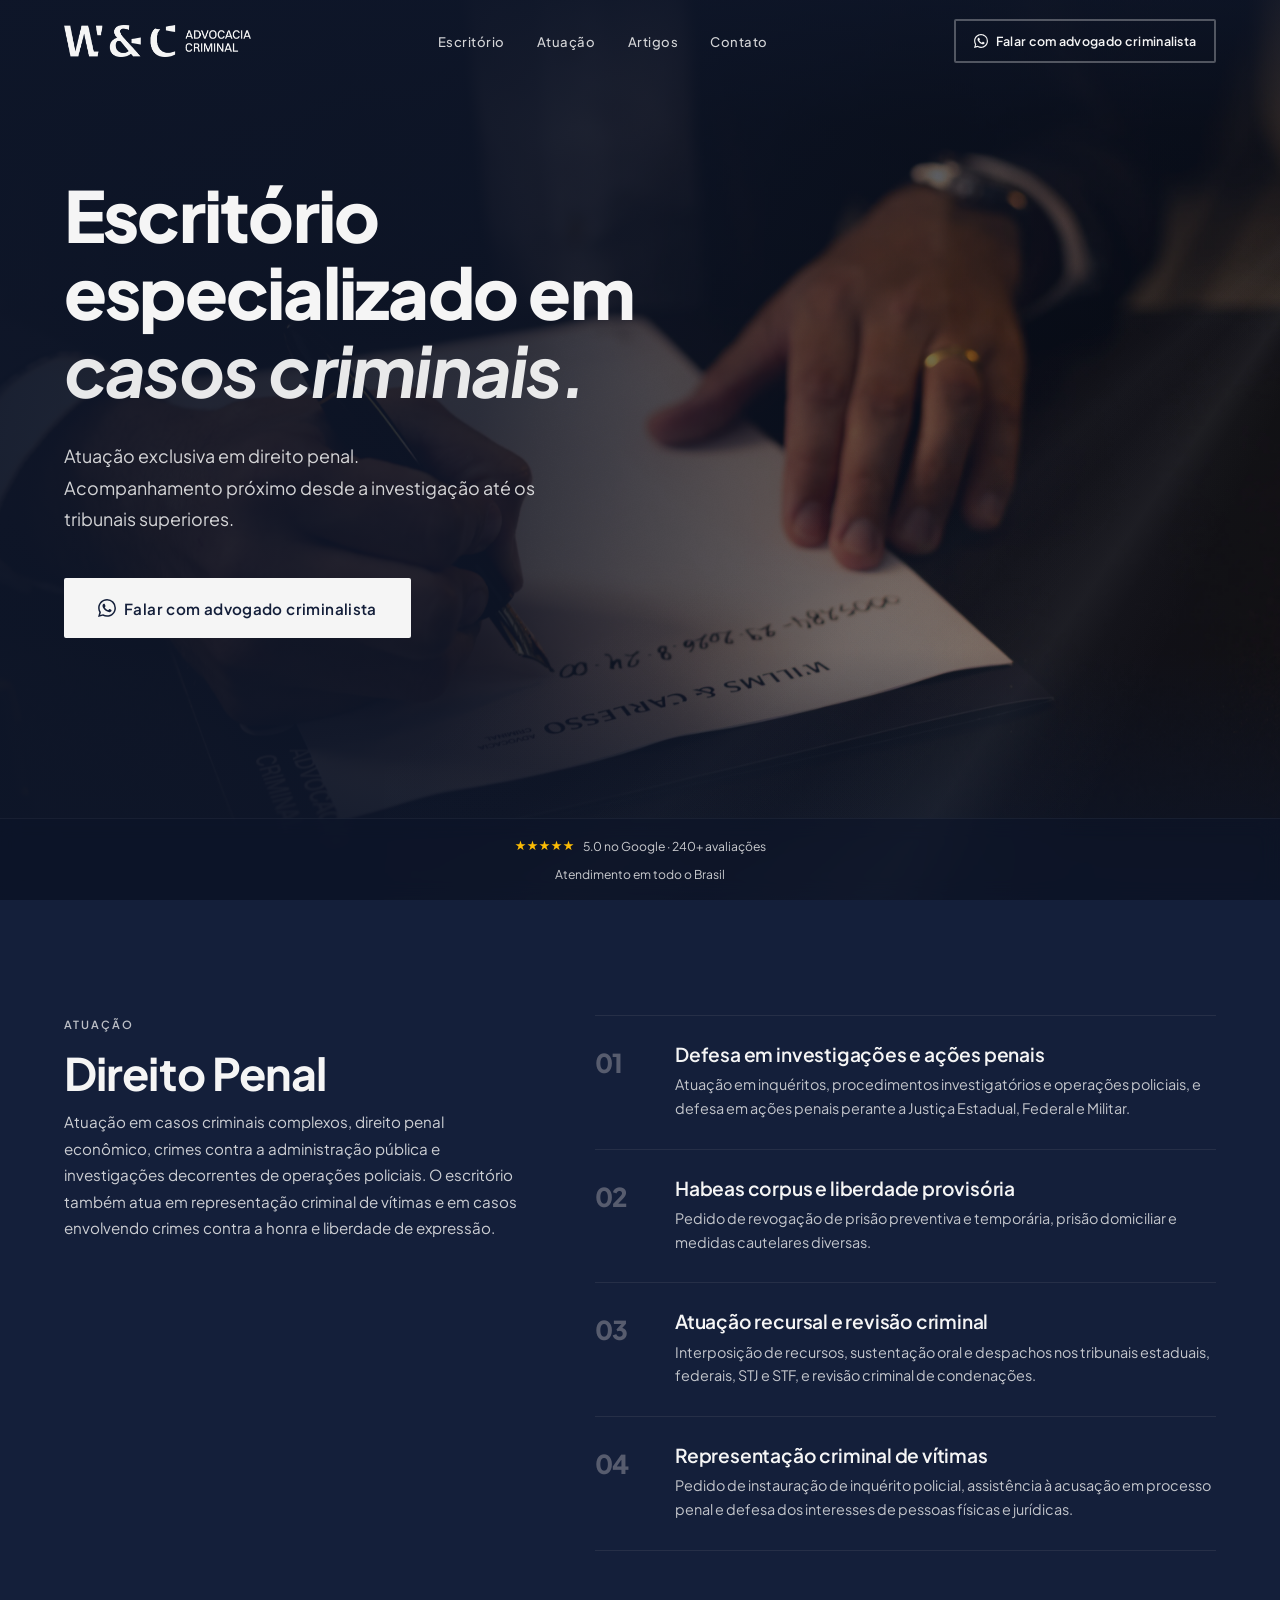
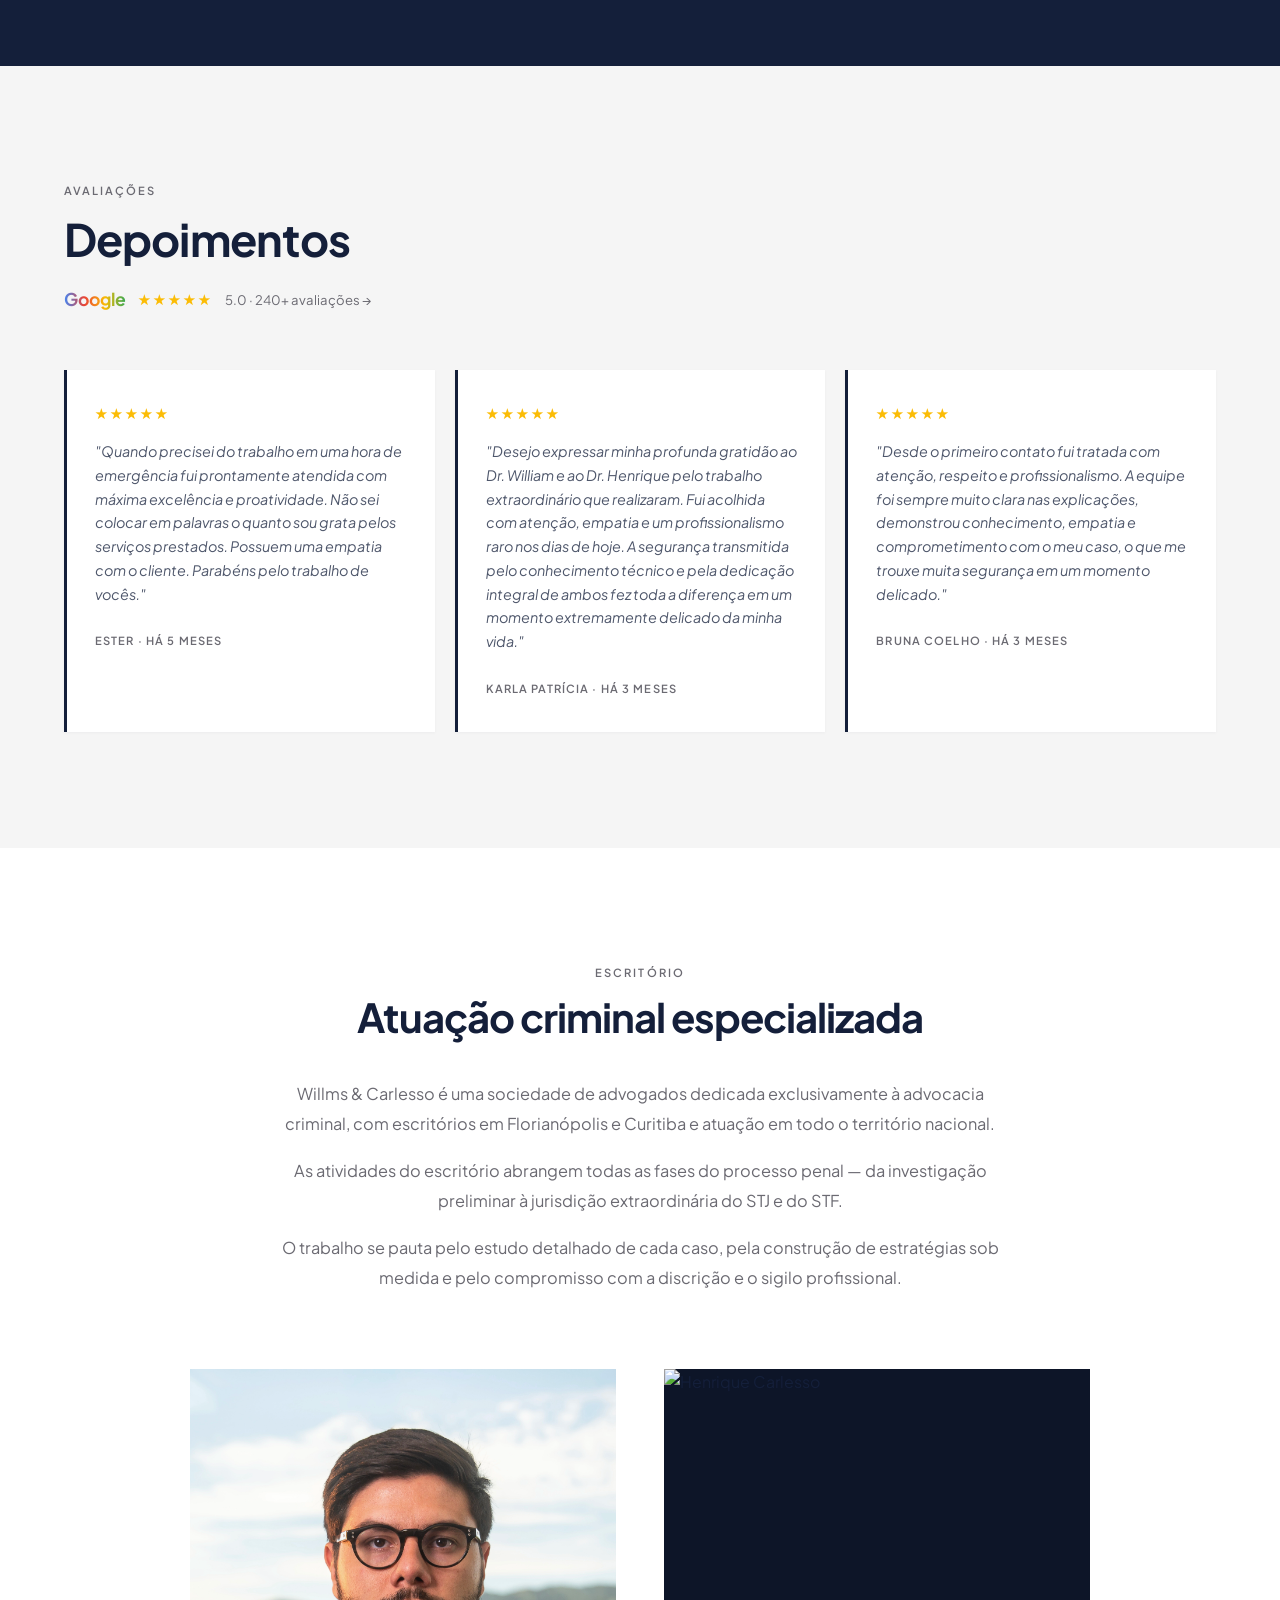
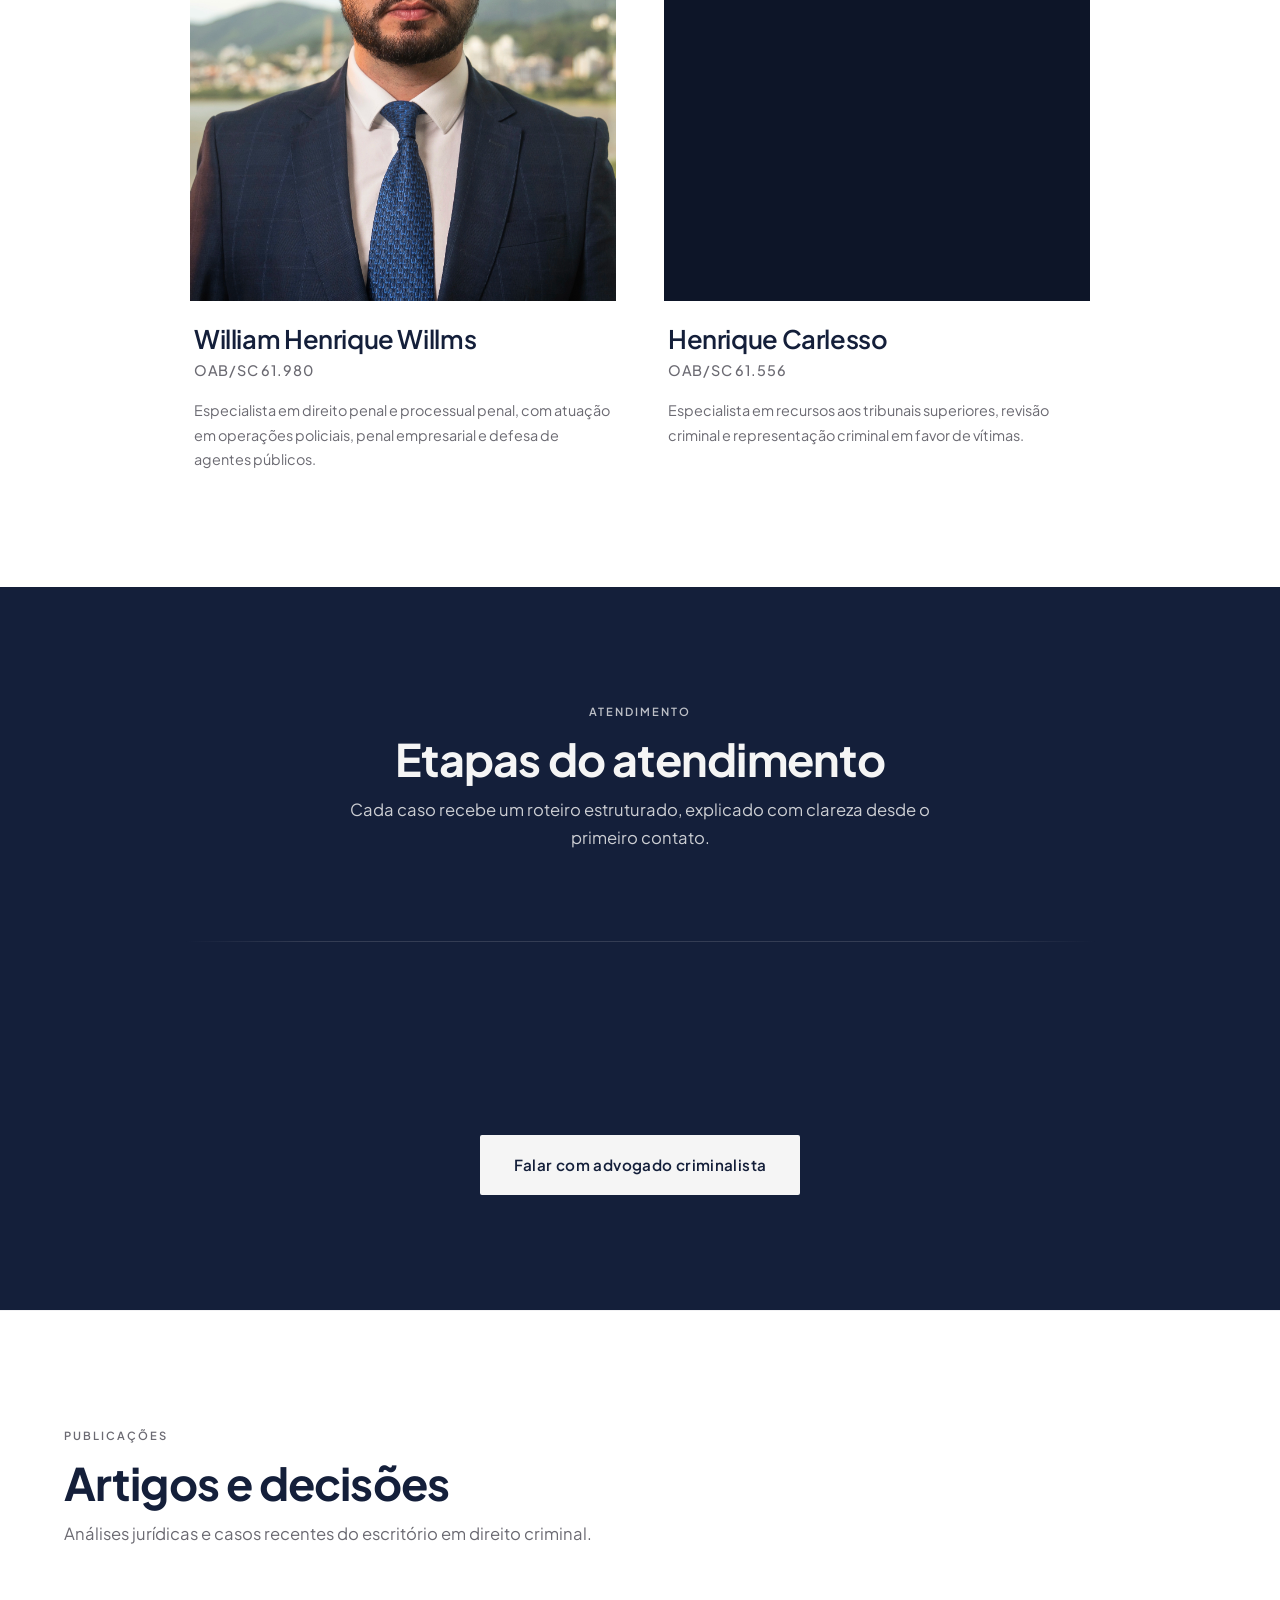
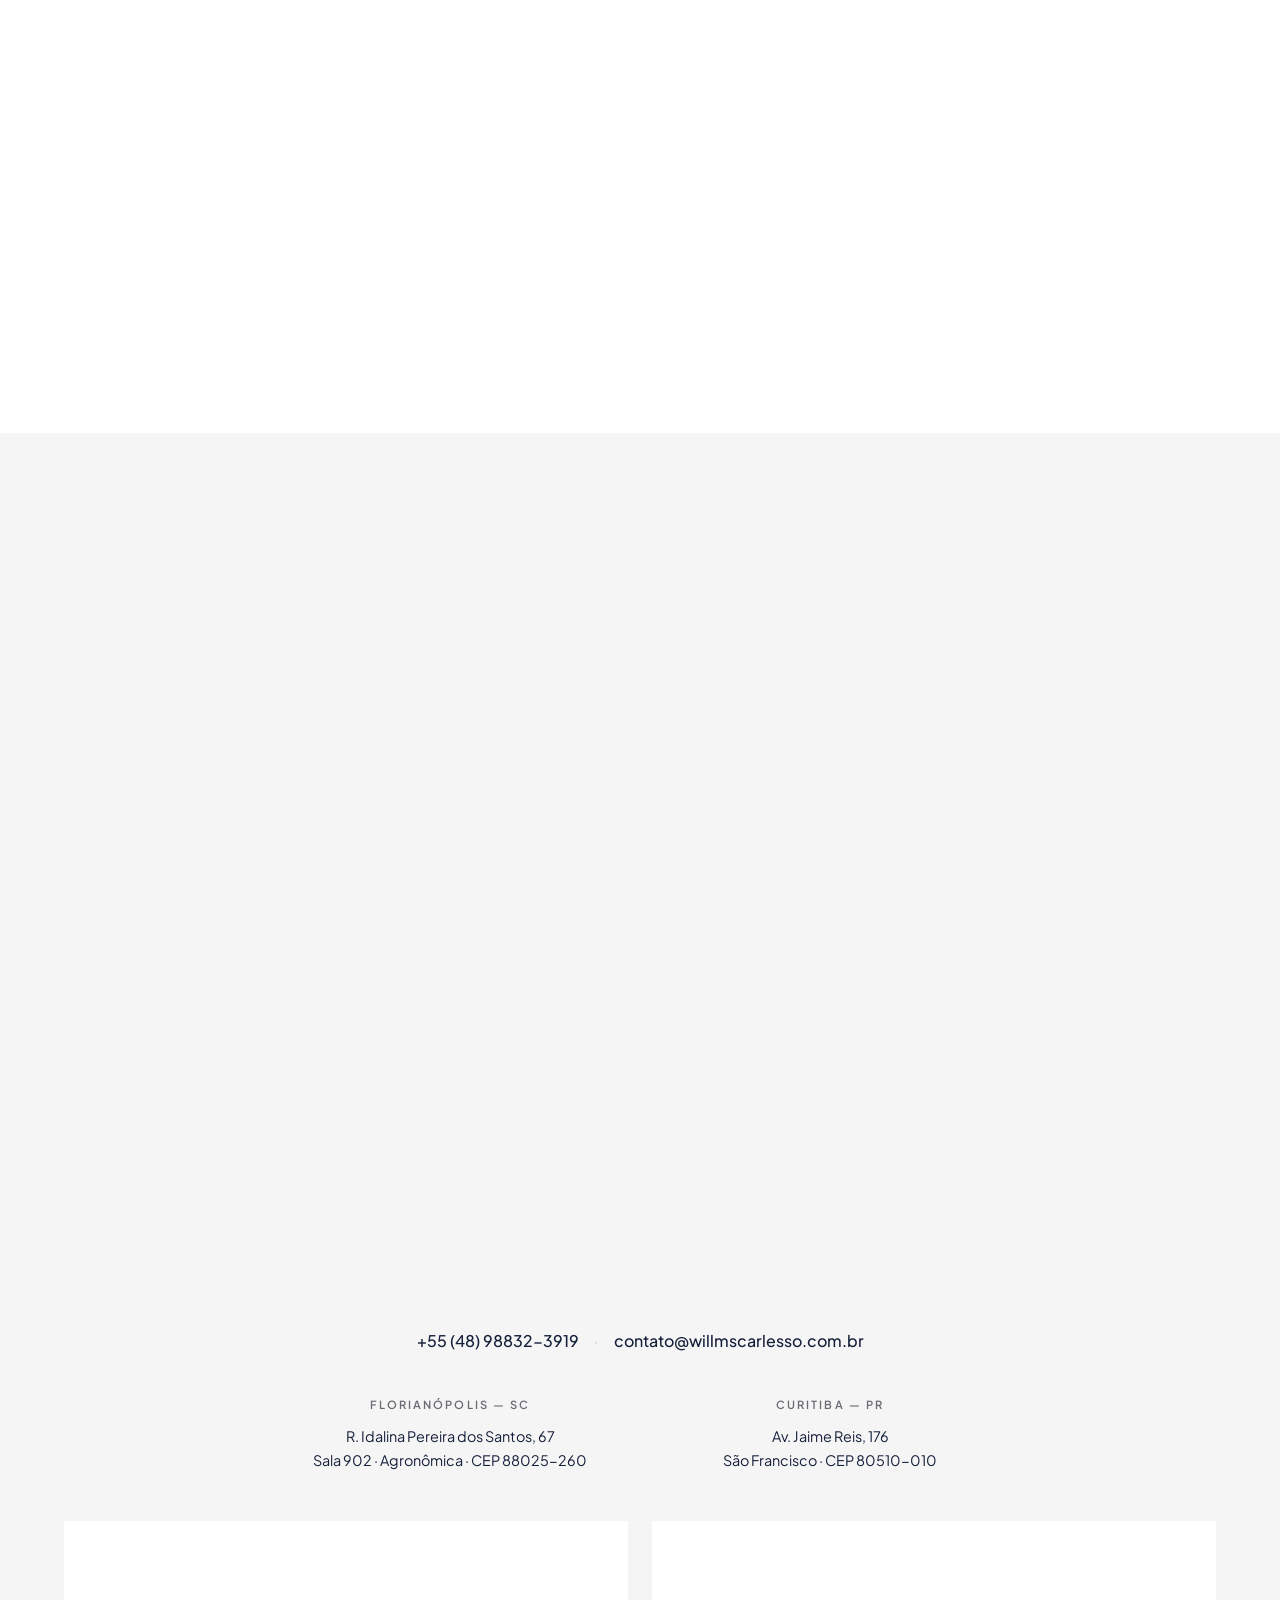
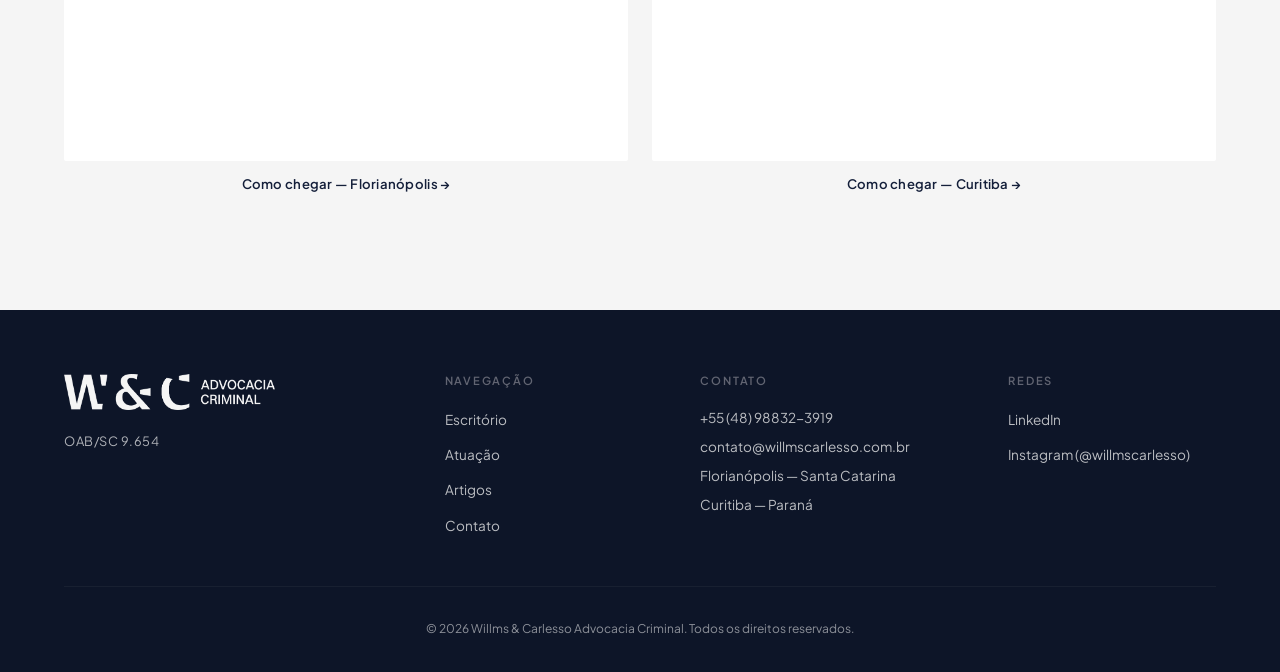
==== index.html @ 4916a009 "Initial commit Created from https://vercel.com/new" ====
<!DOCTYPE html>
<html lang="pt-BR">
<head>
  <meta charset="UTF-8">
  <meta name="viewport" content="width=device-width, initial-scale=1.0">
  <title>Willms & Carlesso | Advocacia Criminal em Florianópolis e Curitiba</title>
  <meta name="description" content="Escritório especializado em direito penal, com atuação em crimes empresariais, financeiros, contra a administração pública e representação criminal de vítimas. Atendimento em todo o Brasil.">
  <meta name="robots" content="index, follow">

  <meta property="og:title" content="Willms & Carlesso — Advocacia Criminal">
  <meta property="og:description" content="Atuação exclusiva em direito penal. Florianópolis, Curitiba e atendimento em todo o Brasil.">
  <meta property="og:image" content="img/logo/Siglas_completas.png">
  <meta property="og:type" content="website">
  <meta property="og:locale" content="pt_BR">

  <link rel="preconnect" href="https://fonts.googleapis.com">
  <link rel="preconnect" href="https://fonts.gstatic.com" crossorigin>
  <link href="https://fonts.googleapis.com/css2?family=Plus+Jakarta+Sans:ital,wght@0,300;0,400;0,500;0,600;0,700;0,800;1,400&display=swap" rel="stylesheet">
  <link rel="preconnect" href="https://api.fontshare.com">
  <link href="https://api.fontshare.com/v2/css?f[]=switzer@400,500,600,700&display=swap" rel="stylesheet">

  <link rel="stylesheet" href="css/style.css">

  <!-- ===== Schema.org JSON-LD ===== -->
  <script type="application/ld+json">
  {
    "@context": "https://schema.org",
    "@graph": [
      {
        "@type": "LegalService",
        "@id": "https://w-cadv.vercel.app/#legalservice",
        "name": "Willms & Carlesso Advocacia Criminal",
        "alternateName": "Willms & Carlesso",
        "description": "Escritório especializado em direito penal, com atuação em crimes empresariais, financeiros, contra a administração pública e representação criminal de vítimas. Atendimento em todo o Brasil.",
        "url": "https://w-cadv.vercel.app/",
        "logo": "https://w-cadv.vercel.app/img/logo/Siglas_completas.png",
        "image": "https://w-cadv.vercel.app/img/logo/Siglas_completas.png",
        "telephone": "+55-48-98832-3919",
        "email": "contato@willmscarlesso.com.br",
        "priceRange": "$$$",
        "areaServed": {
          "@type": "Country",
          "name": "Brasil"
        },
        "knowsLanguage": "pt-BR",
        "founder": [
          { "@id": "https://w-cadv.vercel.app/#attorney-willms" },
          { "@id": "https://w-cadv.vercel.app/#attorney-carlesso" }
        ],
        "employee": [
          { "@id": "https://w-cadv.vercel.app/#attorney-willms" },
          { "@id": "https://w-cadv.vercel.app/#attorney-carlesso" }
        ],
        "location": [
          { "@id": "https://w-cadv.vercel.app/#office-florianopolis" },
          { "@id": "https://w-cadv.vercel.app/#office-curitiba" }
        ],
        "sameAs": [
          "https://www.linkedin.com/company/wscadvocaciacriminal/",
          "https://instagram.com/willmscarlesso"
        ],
        "aggregateRating": {
          "@type": "AggregateRating",
          "ratingValue": "5.0",
          "reviewCount": "240",
          "bestRating": "5",
          "worstRating": "1"
        }
      },
      {
        "@type": "Attorney",
        "@id": "https://w-cadv.vercel.app/#attorney-willms",
        "name": "William Henrique Willms",
        "jobTitle": "Sócio Fundador",
        "image": "https://w-cadv.vercel.app/img/equipe/william.webp",
        "telephone": "+55-48-99946-4342",
        "worksFor": { "@id": "https://w-cadv.vercel.app/#legalservice" },
        "knowsAbout": [
          "Direito Penal",
          "Direito Processual Penal",
          "Operações Policiais",
          "Direito Penal Empresarial",
          "Defesa de Agentes Públicos"
        ],
        "hasCredential": {
          "@type": "EducationalOccupationalCredential",
          "credentialCategory": "OAB/SC 61.980"
        }
      },
      {
        "@type": "Attorney",
        "@id": "https://w-cadv.vercel.app/#attorney-carlesso",
        "name": "Henrique Carlesso",
        "jobTitle": "Sócio Fundador",
        "image": "https://w-cadv.vercel.app/img/equipe/henrique.webp",
        "telephone": "+55-48-99612-2773",
        "worksFor": { "@id": "https://w-cadv.vercel.app/#legalservice" },
        "knowsAbout": [
          "Direito Penal",
          "Recursos em Tribunais Superiores",
          "Revisão Criminal",
          "Representação Criminal de Vítimas"
        ],
        "hasCredential": {
          "@type": "EducationalOccupationalCredential",
          "credentialCategory": "OAB/SC 61.556"
        }
      },
      {
        "@type": "LocalBusiness",
        "@id": "https://w-cadv.vercel.app/#office-florianopolis",
        "name": "Willms & Carlesso — Florianópolis",
        "parentOrganization": { "@id": "https://w-cadv.vercel.app/#legalservice" },
        "telephone": "+55-48-98832-3919",
        "email": "contato@willmscarlesso.com.br",
        "address": {
          "@type": "PostalAddress",
          "streetAddress": "R. Idalina Pereira dos Santos, 67, Sala 902",
          "addressLocality": "Florianópolis",
          "addressRegion": "SC",
          "postalCode": "88025-260",
          "addressCountry": "BR"
        },
        "geo": {
          "@type": "GeoCoordinates",
          "latitude": "-27.576667",
          "longitude": "-48.529680"
        }
      },
      {
        "@type": "LocalBusiness",
        "@id": "https://w-cadv.vercel.app/#office-curitiba",
        "name": "Willms & Carlesso — Curitiba",
        "parentOrganization": { "@id": "https://w-cadv.vercel.app/#legalservice" },
        "telephone": "+55-48-98832-3919",
        "email": "contato@willmscarlesso.com.br",
        "address": {
          "@type": "PostalAddress",
          "streetAddress": "Av. Jaime Reis, 176",
          "addressLocality": "Curitiba",
          "addressRegion": "PR",
          "postalCode": "80510-010",
          "addressCountry": "BR"
        }
      }
    ]
  }
  </script>
</head>
<body>

  <!-- ===== NAVIGATION ===== -->
  <nav class="nav" id="nav">
    <div class="nav__inner">
      <a href="#" class="nav__logo">
        <img src="img/logo/Siglas_completas.png" alt="Willms & Carlesso Advocacia Criminal" class="logo-img">
      </a>
      <ul class="nav__menu" id="navMenu">
        <li><a href="#sobre"       class="nav__link">Escritório</a></li>
        <li><a href="#areas"       class="nav__link">Atuação</a></li>
        <li><a href="#artigos"     class="nav__link">Artigos</a></li>
        <li><a href="#contato"     class="nav__link">Contato</a></li>
      </ul>
      <a href="https://wa.me/5548988323919" target="_blank" rel="noopener" class="btn btn--outline-light nav__cta">
        <svg width="14" height="14" viewBox="0 0 24 24" fill="currentColor" aria-hidden="true"><path d="M17.472 14.382c-.297-.149-1.758-.867-2.03-.967-.273-.099-.471-.148-.67.15-.197.297-.767.966-.94 1.164-.173.199-.347.223-.644.075-.297-.15-1.255-.463-2.39-1.475-.883-.788-1.48-1.761-1.653-2.059-.173-.297-.018-.458.13-.606.134-.133.298-.347.446-.52.149-.174.198-.298.298-.497.099-.198.05-.371-.025-.52-.075-.149-.669-1.612-.916-2.207-.242-.579-.487-.5-.669-.51-.173-.008-.371-.01-.57-.01-.198 0-.52.074-.792.372-.272.297-1.04 1.016-1.04 2.479 0 1.462 1.065 2.875 1.213 3.074.149.198 2.096 3.2 5.077 4.487.709.306 1.262.489 1.694.625.712.227 1.36.195 1.871.118.571-.085 1.758-.719 2.006-1.413.248-.694.248-1.289.173-1.413-.074-.124-.272-.198-.57-.347m-5.421 7.403h-.004a9.87 9.87 0 01-5.031-1.378l-.361-.214-3.741.982.998-3.648-.235-.374a9.86 9.86 0 01-1.51-5.26c.001-5.45 4.436-9.884 9.888-9.884 2.64 0 5.122 1.03 6.988 2.898a9.825 9.825 0 012.893 6.994c-.003 5.45-4.437 9.884-9.885 9.884m8.413-18.297A11.815 11.815 0 0012.05 0C5.495 0 .16 5.335.157 11.892c0 2.096.547 4.142 1.588 5.945L.057 24l6.305-1.654a11.882 11.882 0 005.683 1.448h.005c6.554 0 11.89-5.335 11.893-11.893a11.821 11.821 0 00-3.48-8.413z"/></svg>
        Falar com advogado criminalista
      </a>
      <button class="nav__burger" id="navBurger" aria-label="Abrir menu" aria-expanded="false">
        <span></span><span></span><span></span>
      </button>
    </div>
  </nav>

  <!-- ===== HERO ===== -->
  <section class="hero" id="inicio">
    <div class="hero__beam"></div>
    <div class="hero__beam hero__beam--2"></div>

    <div class="hero__grain" aria-hidden="true"></div>

    <div class="hero__container">
      <div class="hero__content reveal">
        <h1 class="hero__title">
          Escritório<br>especializado em<br><em>casos criminais.</em>
        </h1>

        <p class="hero__desc">Atuação exclusiva em direito penal.<br>Acompanhamento próximo desde a investigação até os tribunais superiores.</p>

        <div class="hero__actions">
          <a href="https://wa.me/5548988323919" target="_blank" rel="noopener" class="btn btn--light btn--lg">
            <svg width="18" height="18" viewBox="0 0 24 24" fill="currentColor" aria-hidden="true"><path d="M17.472 14.382c-.297-.149-1.758-.867-2.03-.967-.273-.099-.471-.148-.67.15-.197.297-.767.966-.94 1.164-.173.199-.347.223-.644.075-.297-.15-1.255-.463-2.39-1.475-.883-.788-1.48-1.761-1.653-2.059-.173-.297-.018-.458.13-.606.134-.133.298-.347.446-.52.149-.174.198-.298.298-.497.099-.198.05-.371-.025-.52-.075-.149-.669-1.612-.916-2.207-.242-.579-.487-.5-.669-.51-.173-.008-.371-.01-.57-.01-.198 0-.52.074-.792.372-.272.297-1.04 1.016-1.04 2.479 0 1.462 1.065 2.875 1.213 3.074.149.198 2.096 3.2 5.077 4.487.709.306 1.262.489 1.694.625.712.227 1.36.195 1.871.118.571-.085 1.758-.719 2.006-1.413.248-.694.248-1.289.173-1.413-.074-.124-.272-.198-.57-.347m-5.421 7.403h-.004a9.87 9.87 0 01-5.031-1.378l-.361-.214-3.741.982.998-3.648-.235-.374a9.86 9.86 0 01-1.51-5.26c.001-5.45 4.436-9.884 9.888-9.884 2.64 0 5.122 1.03 6.988 2.898a9.825 9.825 0 012.893 6.994c-.003 5.45-4.437 9.884-9.885 9.884m8.413-18.297A11.815 11.815 0 0012.05 0C5.495 0 .16 5.335.157 11.892c0 2.096.547 4.142 1.588 5.945L.057 24l6.305-1.654a11.882 11.882 0 005.683 1.448h.005c6.554 0 11.89-5.335 11.893-11.893a11.821 11.821 0 00-3.48-8.413z"/></svg>
            Falar com advogado criminalista
          </a>
        </div>
      </div>
    </div>

    <!-- Trust strip ancorado no rodapé do hero -->
    <div class="hero__foot">
      <div class="container">
        <div class="hero__foot-inner hero__foot-inner--stacked">
          <div class="hero__foot-item">
            <a href="https://maps.app.goo.gl/WfPiPPyS5rvXEtYMA" target="_blank" rel="noopener" class="hero__foot-review-link">
              <span class="stars" aria-label="5 estrelas">★★★★★</span>
              <span>5.0 no Google · 240+ avaliações</span>
            </a>
          </div>
          <div class="hero__foot-item">
            <span>Atendimento em todo o Brasil</span>
          </div>
        </div>
      </div>
    </div>
  </section>

  <!-- ===== ÁREAS — layout editorial duas colunas ===== -->
  <section class="section areas" id="areas">
    <div class="container">
      <div class="areas__layout">

        <!-- Intro sticky à esquerda -->
        <div class="areas__intro reveal">
          <div class="section-header section-header--light">
            <span class="eyebrow eyebrow--light">ATUAÇÃO</span>
            <h2>Direito Penal</h2>
            <p>Atuação em casos criminais complexos, direito penal econômico, crimes contra a administração pública e investigações decorrentes de operações policiais. O escritório também atua em representação criminal de vítimas e em casos envolvendo crimes contra a honra e liberdade de expressão.</p>
          </div>
        </div>

        <!-- Lista de áreas à direita -->
        <ol class="areas__list">
          <li class="area-row reveal">
            <span class="area-row__n" aria-hidden="true">01</span>
            <div class="area-row__body">
              <h3>Defesa em investigações e ações penais</h3>
              <p>Atuação em inquéritos, procedimentos investigatórios e operações policiais, e defesa em ações penais perante a Justiça Estadual, Federal e Militar.</p>
            </div>
          </li>
          <li class="area-row reveal">
            <span class="area-row__n" aria-hidden="true">02</span>
            <div class="area-row__body">
              <h3>Habeas corpus e liberdade provisória</h3>
              <p>Pedido de revogação de prisão preventiva e temporária, prisão domiciliar e medidas cautelares diversas.</p>
            </div>
          </li>
          <li class="area-row reveal">
            <span class="area-row__n" aria-hidden="true">03</span>
            <div class="area-row__body">
              <h3>Atuação recursal e revisão criminal</h3>
              <p>Interposição de recursos, sustentação oral e despachos nos tribunais estaduais, federais, STJ e STF, e revisão criminal de condenações.</p>
            </div>
          </li>
          <li class="area-row reveal">
            <span class="area-row__n" aria-hidden="true">04</span>
            <div class="area-row__body">
              <h3>Representação criminal de vítimas</h3>
              <p>Pedido de instauração de inquérito policial, assistência à acusação em processo penal e defesa dos interesses de pessoas físicas e jurídicas.</p>
            </div>
          </li>
        </ol>

      </div>
    </div>
  </section>

  <!-- ===== DEPOIMENTOS ===== -->
  <section class="section depoimentos" id="depoimentos">
    <div class="container">
      <div class="section-header">
        <span class="eyebrow">AVALIAÇÕES</span>
        <h2>Depoimentos</h2>
        <a href="https://maps.app.goo.gl/WfPiPPyS5rvXEtYMA" target="_blank" rel="noopener" class="google-badge">
          <span class="google-badge__logo">Google</span>
          <span class="stars" aria-label="5 estrelas">★★★★★</span>
          <span class="google-badge__info">5.0 · 240+ avaliações →</span>
        </a>
      </div>
      <div class="depoimentos__grid" id="depoimentosTrack">
        <div class="dep-card reveal">
          <span class="stars" aria-hidden="true">★★★★★</span>
          <p>"Quando precisei do trabalho em uma hora de emergência fui prontamente atendida com máxima excelência e proatividade. Não sei colocar em palavras o quanto sou grata pelos serviços prestados. Possuem uma empatia com o cliente. Parabéns pelo trabalho de vocês."</p>
          <span class="dep-card__author">Ester · há 5 meses</span>
        </div>
        <div class="dep-card reveal">
          <span class="stars" aria-hidden="true">★★★★★</span>
          <p>"Desejo expressar minha profunda gratidão ao Dr. William e ao Dr. Henrique pelo trabalho extraordinário que realizaram. Fui acolhida com atenção, empatia e um profissionalismo raro nos dias de hoje. A segurança transmitida pelo conhecimento técnico e pela dedicação integral de ambos fez toda a diferença em um momento extremamente delicado da minha vida."</p>
          <span class="dep-card__author">Karla Patrícia · há 3 meses</span>
        </div>
        <div class="dep-card reveal">
          <span class="stars" aria-hidden="true">★★★★★</span>
          <p>"Desde o primeiro contato fui tratada com atenção, respeito e profissionalismo. A equipe foi sempre muito clara nas explicações, demonstrou conhecimento, empatia e comprometimento com o meu caso, o que me trouxe muita segurança em um momento delicado."</p>
          <span class="dep-card__author">Bruna Coelho · há 3 meses</span>
        </div>
      </div>
      <!-- Dots indicadores do carrossel (só visíveis no mobile via CSS) -->
      <div class="depoimentos__dots" id="depoimentosDots" aria-hidden="true"></div>
    </div>
  </section>

  <!-- ===== ESCRITÓRIO (Sobre + Equipe consolidados) ===== -->
  <section class="section sobre" id="sobre">
    <div class="container">

      <!-- Intro editorial centralizado -->
      <div class="sobre__intro reveal">
        <div class="section-header">
          <span class="eyebrow">ESCRITÓRIO</span>
          <h2>Atuação criminal especializada</h2>
        </div>
        <div class="sobre__lead">
          <p>Willms &amp; Carlesso é uma sociedade de advogados dedicada exclusivamente à advocacia criminal, com escritórios em Florianópolis e Curitiba e atuação em todo o território nacional.</p>
          <p>As atividades do escritório abrangem todas as fases do processo penal — da investigação preliminar à jurisdição extraordinária do STJ e do STF.</p>
          <p>O trabalho se pauta pelo estudo detalhado de cada caso, pela construção de estratégias sob medida e pelo compromisso com a discrição e o sigilo profissional.</p>
        </div>
      </div>

      <!-- Sócios -->
      <div class="equipe__grid">
        <div class="adv-card reveal">
          <div class="adv-card__photo">
            <img src="img/equipe/william.webp" alt="William Henrique Willms" loading="lazy">
          </div>
          <div class="adv-card__body">
            <h3>William Henrique Willms</h3>
            <p class="adv-card__oab">OAB/SC 61.980</p>
            <p>Especialista em direito penal e processual penal, com atuação em operações policiais, penal empresarial e defesa de agentes públicos.</p>
          </div>
        </div>
        <div class="adv-card reveal reveal--delay">
          <div class="adv-card__photo">
            <img src="img/equipe/henrique.webp" alt="Henrique Carlesso" loading="lazy">
          </div>
          <div class="adv-card__body">
            <h3>Henrique Carlesso</h3>
            <p class="adv-card__oab">OAB/SC 61.556</p>
            <p>Especialista em recursos aos tribunais superiores, revisão criminal e representação criminal em favor de vítimas.</p>
          </div>
        </div>
      </div>

    </div>
  </section>

  <!-- ===== METODOLOGIA ===== -->
  <section class="section metodologia" id="metodologia">
    <div class="container">
      <div class="section-header section-header--light">
        <span class="eyebrow eyebrow--light">ATENDIMENTO</span>
        <h2>Etapas do atendimento</h2>
        <p>Cada caso recebe um roteiro estruturado, explicado com clareza desde o primeiro contato.</p>
      </div>
      <div class="steps">
        <div class="step reveal">
          <div class="step__num">01</div>
          <div class="step__body">
            <h3>Análise do caso</h3>
            <p>Estudo detalhado dos fatos, documentos e contexto jurídico.</p>
          </div>
        </div>
        <div class="step reveal">
          <div class="step__num">02</div>
          <div class="step__body">
            <h3>Definição de estratégia</h3>
            <p>Construção da tese defensiva mais adequada ao caso concreto.</p>
          </div>
        </div>
        <div class="step reveal">
          <div class="step__num">03</div>
          <div class="step__body">
            <h3>Atuação técnica</h3>
            <p>Audiências, petições e manifestações em todas as instâncias.</p>
          </div>
        </div>
        <div class="step reveal">
          <div class="step__num">04</div>
          <div class="step__body">
            <h3>Acompanhamento próximo</h3>
            <p>Comunicação clara sobre cada etapa e decisão do processo.</p>
          </div>
        </div>
      </div>
      <div class="metodologia__cta">
        <a href="https://wa.me/5548988323919" target="_blank" rel="noopener" class="btn btn--light btn--lg">
          Falar com advogado criminalista
        </a>
      </div>
    </div>
  </section>

  <!-- ===== ARTIGOS ===== -->
  <section class="section artigos" id="artigos">
    <div class="container">
      <div class="section-header">
        <span class="eyebrow">PUBLICAÇÕES</span>
        <h2>Artigos e decisões</h2>
        <p>Análises jurídicas e casos recentes do escritório em direito criminal.</p>
      </div>
      <div class="artigos__grid">
        <a href="artigos/justica-ceara.html" class="art-card art-card--text reveal">
          <div class="art-card__body">
            <span class="art-card__meta">William Willms</span>
            <h3>Justiça do Ceará revoga prisão preventiva de nove acusados de tráfico de drogas</h3>
            <p>O juízo da Vara de Delitos de Organizações Criminosas de Fortaleza deu provimento a Habeas Corpus que pedia a revogação da prisão preventiva.</p>
            <span class="art-card__link">Ler artigo →</span>
          </div>
        </a>
        <a href="artigos/pagamento-integral.html" class="art-card art-card--text reveal reveal--delay">
          <div class="art-card__body">
            <span class="art-card__meta">William Willms</span>
            <h3>Extinção da punibilidade do acusado pelo pagamento integral do débito tributário</h3>
            <p>Análise da possibilidade jurídica trazida pela Lei nº 10.684/2003 sobre a extinção da punibilidade em crimes tributários.</p>
            <span class="art-card__link">Ler artigo →</span>
          </div>
        </a>
        <a href="artigos/novas-tendencias.html" class="art-card art-card--text reveal reveal--delay-2">
          <div class="art-card__body">
            <span class="art-card__meta">William Willms</span>
            <h3>Novas tendências à justiça criminal negocial no Brasil</h3>
            <p>Como as inovações da Lei nº 13.964/2019 ampliaram o espaço de consenso e a justiça negocial no processo penal brasileiro.</p>
            <span class="art-card__link">Ler artigo →</span>
          </div>
        </a>
      </div>
    </div>
  </section>

  <!-- ===== CONTATO — duas colunas: cards à esquerda, formulário à direita ===== -->
  <section class="section contato" id="contato">
    <div class="container">

      <!-- Header (sem CTA) -->
      <div class="contato__header reveal">
        <div class="contato__header-text">
          <span class="eyebrow">CONTATO</span>
          <h2>Fale com nossos advogados</h2>
        </div>
      </div>

      <!-- Formulário (largura total) -->
      <div class="contato__form-block reveal">
        <form class="contato__form" id="contatoForm" action="https://hook.eu2.make.com/9iqcch56zucvtjobrfve1x1kkpd3kt9p" method="POST">
          <div class="form-field">
            <label for="form-nome">Nome</label>
            <input type="text" id="form-nome" name="nome" required autocomplete="name">
          </div>
          <div class="form-field">
            <label for="form-tel">Telefone</label>
            <input type="tel" id="form-tel" name="telefone" required autocomplete="tel">
          </div>
          <div class="form-field">
            <label for="form-email">E-mail</label>
            <input type="email" id="form-email" name="email" required autocomplete="email">
          </div>
          <div class="form-field">
            <label for="form-msg">Breve descrição do caso <span class="form-field__hint">(opcional)</span></label>
            <textarea id="form-msg" name="mensagem" rows="4"></textarea>
          </div>
          <button type="submit" class="btn btn--primary btn--lg btn--full" id="contatoSubmit">
            Enviar mensagem
          </button>
          <p class="contato__form-status" id="contatoStatus" role="status" aria-live="polite"></p>
        </form>
      </div>

      <!-- Telefone + email em texto corrido -->
      <div class="contato__inline reveal">
        <a href="tel:+5548988323919" class="contato__inline-item">+55 (48) 98832-3919</a>
        <span class="contato__inline-dot" aria-hidden="true">·</span>
        <a href="mailto:contato@willmscarlesso.com.br" class="contato__inline-item">contato@willmscarlesso.com.br</a>
      </div>

      <!-- Endereços em texto corrido lado a lado -->
      <div class="contato__addresses reveal">
        <div class="contato__address">
          <span class="contato__address-label">FLORIANÓPOLIS — SC</span>
          <p>R. Idalina Pereira dos Santos, 67<br>Sala 902 · Agronômica · CEP 88025-260</p>
        </div>
        <div class="contato__address">
          <span class="contato__address-label">CURITIBA — PR</span>
          <p>Av. Jaime Reis, 176<br>São Francisco · CEP 80510-010</p>
        </div>
      </div>

      <!-- Dois mapas pequenos lado a lado -->
      <div class="contato__maps reveal reveal--delay">
        <div class="contato__map-mini">
          <iframe
            src="https://www.google.com/maps/embed?pb=!1m18!1m12!1m3!1d3536.5437618231035!2d-48.529679823926045!3d-27.57666657625769!2m3!1f0!2f0!3f0!3m2!1i1024!2i768!4f13.1!3m3!1m2!1s0x9527399a91068179%3A0xdb52597b6ddece1!2sWillms%20%26%20Carlesso%20%7C%20Advocacia%20Criminal!5e0!3m2!1spt-PT!2spt!4v1778498440575!5m2!1spt-PT!2spt"
            loading="lazy"
            referrerpolicy="no-referrer-when-downgrade"
            title="Localização do escritório em Florianópolis"
            allowfullscreen>
          </iframe>
          <a href="https://maps.app.goo.gl/3AfqveLmwNY3GWjGA" target="_blank" rel="noopener" class="contato__map-link">
            Como chegar — Florianópolis →
          </a>
        </div>
        <div class="contato__map-mini">
          <iframe
            src="https://www.google.com/maps?q=Av.+Jaime+Reis,+176,+S%C3%A3o+Francisco,+Curitiba,+PR,+80510-010&t=m&z=16&ie=UTF8&iwloc=B&output=embed"
            loading="lazy"
            referrerpolicy="no-referrer-when-downgrade"
            title="Localização do escritório em Curitiba"
            allowfullscreen>
          </iframe>
          <a href="https://www.google.com/maps/search/?api=1&query=Av.+Jaime+Reis,+176,+S%C3%A3o+Francisco,+Curitiba,+PR" target="_blank" rel="noopener" class="contato__map-link">
            Como chegar — Curitiba →
          </a>
        </div>
      </div>

    </div>
  </section>

  <!-- ===== FOOTER ===== -->
  <footer class="footer">
    <div class="container">
      <div class="footer__grid">
        <div class="footer__brand">
          <div class="footer__logo">
            <img src="img/logo/Siglas_completas.png" alt="Willms & Carlesso Advocacia Criminal" class="logo-img logo-img--footer">
          </div>
          <p class="footer__oab">OAB/SC 9.654</p>
        </div>
        <nav class="footer__nav" aria-label="Navegação do rodapé">
          <h4 class="footer__nav-title">Navegação</h4>
          <ul>
            <li><a href="#sobre">Escritório</a></li>
            <li><a href="#areas">Atuação</a></li>
            <li><a href="#artigos">Artigos</a></li>
            <li><a href="#contato">Contato</a></li>
          </ul>
        </nav>
        <div class="footer__contact">
          <h4 class="footer__nav-title">Contato</h4>
          <p>+55 (48) 98832-3919</p>
          <p>contato@willmscarlesso.com.br</p>
          <p>Florianópolis — Santa Catarina</p>
          <p>Curitiba — Paraná</p>
        </div>
        <div class="footer__redes">
          <h4 class="footer__nav-title">Redes</h4>
          <ul>
            <li><a href="https://www.linkedin.com/company/wscadvocaciacriminal/" target="_blank" rel="noopener">LinkedIn</a></li>
            <li><a href="https://instagram.com/willmscarlesso" target="_blank" rel="noopener">Instagram (@willmscarlesso)</a></li>
          </ul>
        </div>
      </div>
      <div class="footer__bottom">
        <p>© 2026 Willms &amp; Carlesso Advocacia Criminal. Todos os direitos reservados.</p>
      </div>
    </div>
  </footer>

  <!-- ===== FLOAT WHATSAPP ===== -->
  <a href="https://wa.me/5548988323919" target="_blank" rel="noopener" class="wa-float" aria-label="Falar pelo WhatsApp">
    <svg viewBox="0 0 24 24" fill="currentColor" width="26" height="26" aria-hidden="true"><path d="M17.472 14.382c-.297-.149-1.758-.867-2.03-.967-.273-.099-.471-.148-.67.15-.197.297-.767.966-.94 1.164-.173.199-.347.223-.644.075-.297-.15-1.255-.463-2.39-1.475-.883-.788-1.48-1.761-1.653-2.059-.173-.297-.018-.458.13-.606.134-.133.298-.347.446-.52.149-.174.198-.298.298-.497.099-.198.05-.371-.025-.52-.075-.149-.669-1.612-.916-2.207-.242-.579-.487-.5-.669-.51-.173-.008-.371-.01-.57-.01-.198 0-.52.074-.792.372-.272.297-1.04 1.016-1.04 2.479 0 1.462 1.065 2.875 1.213 3.074.149.198 2.096 3.2 5.077 4.487.709.306 1.262.489 1.694.625.712.227 1.36.195 1.871.118.571-.085 1.758-.719 2.006-1.413.248-.694.248-1.289.173-1.413-.074-.124-.272-.198-.57-.347m-5.421 7.403h-.004a9.87 9.87 0 01-5.031-1.378l-.361-.214-3.741.982.998-3.648-.235-.374a9.86 9.86 0 01-1.51-5.26c.001-5.45 4.436-9.884 9.888-9.884 2.64 0 5.122 1.03 6.988 2.898a9.825 9.825 0 012.893 6.994c-.003 5.45-4.437 9.884-9.885 9.884m8.413-18.297A11.815 11.815 0 0012.05 0C5.495 0 .16 5.335.157 11.892c0 2.096.547 4.142 1.588 5.945L.057 24l6.305-1.654a11.882 11.882 0 005.683 1.448h.005c6.554 0 11.89-5.335 11.893-11.893a11.821 11.821 0 00-3.48-8.413z"/></svg>
  </a>

  <script src="js/main.js"></script>
</body>
</html>
---- css/style.css ----
/* ============================================================
   WILLMS & CARLESSO — Landing Page Styles
   Brand Manual: Mar.2026 · Danke Design
   ============================================================ */

/* ---- Custom Properties ---- */
:root {
  --navy:      #141F3A;
  --navy-2:    #0D1528;
  --navy-3:    #1a2848;
  --gray:      #A8A7AF;
  --gray-2:    #6B6A72;
  --gray-3:    #D4D3D9;
  --off-white: #F5F5F5;
  --white:     #FFFFFF;

  --font-h: 'Plus Jakarta Sans', system-ui, -apple-system, sans-serif;
  --font-b: 'Switzer', 'Plus Jakarta Sans', system-ui, sans-serif;

  --max-w:     1280px;
  --pad-x:     clamp(1.25rem, 5vw, 4rem);
  --section-y: clamp(5rem, 9vw, 8rem);

  --ease: cubic-bezier(.22,.68,0,1.2);
  --dur:  .3s;
}

/* ============================================================
   RESET
   ============================================================ */
*, *::before, *::after { margin: 0; padding: 0; box-sizing: border-box; }
html { scroll-behavior: smooth; font-size: 16px; }
body {
  font-family: var(--font-b);
  color: var(--navy);
  background: var(--white);
  line-height: 1.65;
  overflow-x: hidden;
  -webkit-font-smoothing: antialiased;
  -moz-osx-font-smoothing: grayscale;
}
img  { max-width: 100%; display: block; }
a    { text-decoration: none; color: inherit; }
ul   { list-style: none; }
button { cursor: pointer; border: none; background: none; font-family: inherit; }

/* ============================================================
   TYPOGRAPHY
   ============================================================ */
h1, h2, h3, h4 {
  font-family: var(--font-h);
  line-height: 1.1;
  letter-spacing: -.02em;
}
h1 { font-size: clamp(2.1rem, 5.5vw, 4.5rem); font-weight: 800; }
h2 { font-size: clamp(1.9rem, 3.5vw, 3rem);   font-weight: 700; }
h3 { font-size: clamp(1.1rem, 1.8vw, 1.4rem); font-weight: 600; letter-spacing: -.01em; }
p  {
  font-family: var(--font-b);
  font-size: clamp(.9rem, 1.3vw, 1.05rem);
  line-height: 1.72;
  color: var(--gray-2);
}

/* ============================================================
   UTILITIES
   ============================================================ */
.container {
  max-width: var(--max-w);
  margin: 0 auto;
  padding: 0 var(--pad-x);
}
.section { padding: var(--section-y) 0; }

/* Anchor scroll offset so sections clear the fixed nav */
section[id] { scroll-margin-top: 80px; }

.eyebrow {
  display: block;
  font-family: var(--font-b);
  font-size: .7rem;
  font-weight: 600;
  letter-spacing: .18em;
  text-transform: uppercase;
  color: var(--gray-2);
  margin-bottom: .875rem;
}
.eyebrow--light { color: rgba(245,245,245,.75); }

.section-header          { max-width: 640px; margin-bottom: clamp(2.25rem, 5vw, 3.5rem); }
.section-header h2       { margin-bottom: .4rem; }
.section-header p        { margin-top: .75rem; }
.section-header--light h2 { color: var(--off-white); }
.section-header--light p  { color: rgba(245,245,245,.82); }

.stars { color: #FBBC05; font-size: .9rem; letter-spacing: 2px; }

/* ============================================================
   REVEAL ANIMATIONS
   ============================================================ */
.reveal {
  opacity: 0;
  transform: translateY(24px);
  transition: opacity .6s ease, transform .6s ease;
}
.reveal.visible          { opacity: 1; transform: translateY(0); }
.reveal--delay.visible   { transition-delay: .1s; }
.reveal--delay-2.visible { transition-delay: .2s; }

@media (prefers-reduced-motion: reduce) {
  .reveal { opacity: 1; transform: none; transition: none; }
  html { scroll-behavior: auto; }
  .hero__beam, .hero__beam--2 { animation: none; }
}

/* ============================================================
   BUTTONS
   ============================================================ */
.btn {
  display: inline-flex;
  align-items: center;
  justify-content: center;
  gap: .5rem;
  min-height: 44px;
  padding: .8rem 1.6rem;
  font-family: var(--font-b);
  font-size: .875rem;
  font-weight: 600;
  letter-spacing: .025em;
  border-radius: 2px;
  border: 2px solid transparent;
  transition: background var(--dur), border-color var(--dur), color var(--dur),
              transform var(--dur) var(--ease), box-shadow var(--dur);
  white-space: nowrap;
}
.btn:hover  { transform: translateY(-2px); }
.btn:active { transform: translateY(0); }

.btn--primary {
  background: var(--navy); color: var(--off-white); border-color: var(--navy);
}
.btn--primary:hover {
  background: var(--navy-3); border-color: var(--navy-3);
  box-shadow: 0 8px 24px rgba(20,31,58,.22);
}

.btn--light {
  background: var(--off-white); color: var(--navy); border-color: var(--off-white);
}
.btn--light:hover {
  background: var(--white); border-color: var(--white);
  box-shadow: 0 8px 24px rgba(245,245,245,.12);
}

.btn--outline-light {
  background: transparent; color: var(--off-white);
  border-color: rgba(245,245,245,.3);
}
.btn--outline-light:hover {
  background: rgba(245,245,245,.07); border-color: rgba(245,245,245,.65);
}

.btn--ghost {
  background: transparent; color: rgba(245,245,245,.7);
  border-color: rgba(245,245,245,.22);
}
.btn--ghost:hover {
  color: var(--off-white); border-color: rgba(245,245,245,.5);
  background: rgba(245,245,245,.05);
}

.btn--lg   { padding: .95rem 2rem; font-size: .95rem; }
.btn--full { width: 100%; justify-content: center; }

/* ============================================================
   LOGO
   ============================================================ */
.logo-img {
  display: block;
  height: 32px;
  width: auto;
  transition: opacity var(--dur);
}
.nav__logo:hover .logo-img { opacity: .82; }
.logo-img--mark { height: 38px; }
.logo-img--footer { height: 36px; margin-bottom: .25rem; }

/* Legacy text logo (kept for any inline references) */
.logo-mark {
  font-family: var(--font-h); font-size: 1.45rem; font-weight: 800;
  letter-spacing: -.025em; color: var(--off-white); line-height: 1; display: block;
}
.logo-sub {
  font-family: var(--font-b); font-size: .52rem; font-weight: 600;
  letter-spacing: .2em; text-transform: uppercase; color: var(--gray);
  line-height: 1; margin-top: 3px; display: block;
}

/* ============================================================
   NAVIGATION
   ============================================================ */
.nav {
  position: fixed; inset: 0 0 auto; z-index: 900;
  transition: background var(--dur), backdrop-filter var(--dur), box-shadow var(--dur),
              transform .4s ease, opacity .3s ease;
}
.nav.scrolled {
  background: rgba(13,21,40,.96);
  backdrop-filter: blur(14px);
  -webkit-backdrop-filter: blur(14px);
  box-shadow: 0 1px 0 rgba(168,167,175,.07);
}
/* Esconde a nav quando o footer está visível (evita "duas logos") */
.nav.nav--hidden {
  transform: translateY(-100%);
  opacity: 0;
  pointer-events: none;
}
.nav__inner {
  display: flex; align-items: center; justify-content: space-between; gap: 2rem;
  padding: 1.2rem var(--pad-x);
  max-width: var(--max-w); margin: 0 auto;
}
.nav__menu { display: flex; align-items: center; gap: 2rem; }
.nav__link {
  font-family: var(--font-b); font-size: .82rem; font-weight: 500;
  letter-spacing: .04em; color: rgba(245,245,245,.85);
  transition: color var(--dur); position: relative;
}
.nav__link::after {
  content: ''; position: absolute; bottom: -3px; left: 0; right: 100%;
  height: 1px; background: var(--off-white); transition: right var(--dur);
}
.nav__link:hover,
.nav__link.active { color: var(--off-white); }
.nav__link:hover::after,
.nav__link.active::after { right: 0; }

.nav__cta { font-size: .78rem; padding: .55rem 1.1rem; }

.nav__burger {
  display: none; flex-direction: column; gap: 5px; padding: 4px; z-index: 1001;
}
.nav__burger span {
  display: block; width: 22px; height: 2px; background: var(--off-white);
  border-radius: 2px; transition: transform var(--dur), opacity var(--dur);
}
.nav__burger.open span:nth-child(1) { transform: rotate(45deg) translate(5px,5px); }
.nav__burger.open span:nth-child(2) { opacity: 0; }
.nav__burger.open span:nth-child(3) { transform: rotate(-45deg) translate(5px,-5px); }

/* ============================================================
   HERO
   ============================================================ */
.hero {
  position: relative;
  min-height: 100svh;
  background: var(--navy);
  background-image: url('../img/hero/bg_Hero.webp');
  background-size: cover;
  background-position: 70% center;
  overflow: hidden;
  display: flex;
  flex-direction: column;
}

/* Lighthouse beam */
.hero__beam {
  position: absolute; top: -20%; right: -10%;
  width: 80%; height: 140%;
  background: conic-gradient(
    from 205deg at 100% 25%,
    transparent 0deg,
    rgba(168,167,175,.025) 6deg,
    rgba(245,245,245,.055) 10deg,
    rgba(245,245,245,.032) 14deg,
    rgba(168,167,175,.018) 18deg,
    transparent 26deg
  );
  pointer-events: none;
  animation: beamSway 10s ease-in-out infinite alternate;
}
.hero__beam--2 {
  animation-delay: -5s; opacity: .55;
  background: conic-gradient(
    from 215deg at 100% 25%,
    transparent 0deg,
    rgba(168,167,175,.012) 8deg,
    rgba(245,245,245,.038) 13deg,
    rgba(168,167,175,.012) 18deg,
    transparent 26deg
  );
}
@keyframes beamSway {
  0%   { transform: rotate(-6deg); }
  100% { transform: rotate(6deg); }
}
.hero::before {
  content: '';
  position: absolute; inset: 0;
  background:
    linear-gradient(98deg,
      rgba(13,21,40,.96) 0%,
      rgba(13,21,40,.88) 38%,
      rgba(13,21,40,.62) 66%,
      rgba(13,21,40,.42) 100%
    ),
    linear-gradient(to bottom,
      rgba(13,21,40,.78) 0%,
      rgba(13,21,40,.25) 14%,
      transparent 38%,
      transparent 72%,
      rgba(13,21,40,.88) 100%
    );
  pointer-events: none;
}

/* Editorial grain texture over the photo */
.hero__grain {
  position: absolute; inset: 0;
  z-index: 0;
  pointer-events: none;
  opacity: .055;
  mix-blend-mode: overlay;
  background-image: url("data:image/svg+xml;utf8,<svg xmlns='http://www.w3.org/2000/svg' width='240' height='240'><filter id='n'><feTurbulence type='fractalNoise' baseFrequency='.85' numOctaves='3' stitchTiles='stitch'/><feColorMatrix values='0 0 0 0 1  0 0 0 0 1  0 0 0 0 1  0 0 0 .6 0'/></filter><rect width='100%25' height='100%25' filter='url(%23n)'/></svg>");
}

/* Hero container: single column, left-aligned */
.hero__container {
  flex: 1;
  width: 100%;
  max-width: var(--max-w);
  margin: 0 auto;
  padding:
    clamp(7rem, 14vw, 11rem)
    var(--pad-x)
    clamp(4rem, 8vw, 7rem)
    var(--pad-x);
  position: relative;
  z-index: 1;
  box-sizing: border-box;
  display: block;
}

.hero__content {
  max-width: 700px;
  margin-left: 0;
  margin-right: auto;
  text-align: left;
}

.hero__eyebrow { margin-bottom: 2.25rem; }

.hero__title {
  color: var(--off-white);
  margin-bottom: 2rem;
  font-weight: 800;
  letter-spacing: -.025em;
}
.hero__title em {
  font-style: italic;
  font-weight: 700;
  color: rgba(245,245,245,.94);
}

.hero__desc {
  font-size: clamp(.95rem, 1.4vw, 1.15rem);
  color: rgba(245,245,245,.85);
  max-width: 540px; margin-bottom: 2.75rem; line-height: 1.75;
}

.hero__actions {
  display: flex;
  align-items: center;
  flex-wrap: wrap;
  gap: 1rem 2rem;
}

/* Secondary CTA as text link with animated arrow */
.hero__link {
  display: inline-flex;
  align-items: center;
  gap: .75rem;
  font-family: var(--font-b);
  font-size: .9rem;
  font-weight: 500;
  letter-spacing: .02em;
  color: rgba(245,245,245,.88);
  padding: .5rem 0;
  position: relative;
  min-height: 44px;
}
.hero__link::after {
  content: '';
  position: absolute;
  left: 0; bottom: 6px;
  width: 100%; height: 1px;
  background: rgba(245,245,245,.28);
  transition: background var(--dur);
}
.hero__link:hover { color: var(--off-white); }
.hero__link:hover::after { background: var(--off-white); }
.hero__link-arrow {
  display: inline-block;
  transition: transform var(--dur) var(--ease);
}
.hero__link:hover .hero__link-arrow { transform: translateX(4px); }

/* Trust strip anchored at bottom of hero */
.hero__foot {
  position: relative;
  z-index: 1;
  background: rgba(13,21,40,.65);
  backdrop-filter: blur(10px);
  -webkit-backdrop-filter: blur(10px);
  border-top: 1px solid rgba(168,167,175,.08);
}
.hero__foot-inner {
  display: flex; align-items: center;
  column-gap: 2rem; row-gap: .625rem;
  padding: 1.125rem 0; flex-wrap: wrap;
}
/* 2-linhas centralizadas */
.hero__foot-inner--stacked {
  flex-direction: column;
  justify-content: center;
  align-items: center;
  text-align: center;
  gap: .5rem;
  padding: 1rem 0;
}
.hero__foot-inner--stacked .hero__foot-item { white-space: normal; }
.hero__foot-item {
  display: flex; align-items: center; gap: .5rem;
  font-family: var(--font-b); font-size: .76rem;
  color: rgba(245,245,245,.82); white-space: nowrap;
}
.hero__foot-item .stars { font-size: .78rem; letter-spacing: 1px; }
.hero__foot-review-link {
  display: flex; align-items: center; gap: .5rem;
  color: inherit; transition: opacity var(--dur);
}
.hero__foot-review-link:hover { opacity: .8; }
.hero__foot-sep {
  display: block; width: 1px; height: 14px;
  background: rgba(168,167,175,.18); flex-shrink: 0;
}

/* ============================================================
   DIFERENCIAIS
   ============================================================ */
/* ============================================================
   ARTIGOS
   ============================================================ */
.artigos { background: var(--white); border-top: 1px solid rgba(20,31,58,.06); }

.artigos__grid {
  display: grid;
  grid-template-columns: repeat(3, 1fr);
  gap: 1.5rem;
}

.art-card {
  display: flex;
  flex-direction: column;
  background: var(--off-white);
  overflow: hidden;
  color: var(--navy);
  transition: transform var(--dur) var(--ease), box-shadow var(--dur);
}
.art-card:hover {
  transform: translateY(-4px);
  box-shadow: 0 18px 40px rgba(20,31,58,.1);
}
.art-card__img {
  width: 100%;
  aspect-ratio: 16 / 10;
  overflow: hidden;
  background: var(--navy-2);
}
.art-card__img img {
  width: 100%; height: 100%;
  object-fit: cover;
  object-position: center;
  display: block;
  transition: transform .5s ease;
}
.art-card:hover .art-card__img img { transform: scale(1.04); }

/* Text-only variant (no preview image): top accent bar + roomier padding */
.art-card--text {
  border-top: 2px solid var(--navy);
}
.art-card--text .art-card__body {
  padding: 2rem 1.875rem 2.25rem;
  gap: .75rem;
}

.art-card__body {
  padding: 1.75rem 1.75rem 2rem;
  display: flex;
  flex-direction: column;
  flex: 1;
  gap: .625rem;
}
.art-card__meta {
  display: block;
  font-size: .72rem;
  font-weight: 600;
  letter-spacing: .1em;
  text-transform: uppercase;
  color: var(--gray-2);
}
.art-card h3 {
  font-size: 1.1rem;
  color: var(--navy);
  line-height: 1.3;
  margin: 0;
}
.art-card p {
  font-size: .875rem;
  line-height: 1.6;
  flex: 1;
}
.art-card__link {
  display: inline-block;
  margin-top: .5rem;
  font-family: var(--font-b);
  font-size: .85rem;
  font-weight: 600;
  color: var(--navy);
  letter-spacing: .02em;
  transition: gap var(--dur);
}
.art-card:hover .art-card__link { opacity: .7; }

/* ============================================================
   LEGACY DIFERENCIAIS (kept for any remaining references)
   ============================================================ */
.diferenciais { background: var(--white); border-top: 1px solid rgba(20,31,58,.06); }

.diferenciais__grid {
  display: grid;
  grid-template-columns: repeat(2, 1fr);
  gap: 1.25rem;
}

.dif-card {
  background: var(--off-white);
  padding: 2.25rem 2rem;
  border-top: 2px solid var(--navy);
  transition: transform var(--dur) var(--ease), box-shadow var(--dur);
}
.dif-card:hover {
  transform: translateY(-4px);
  box-shadow: 0 14px 40px rgba(20,31,58,.08);
}
.dif-card__num {
  display: block; font-family: var(--font-h);
  font-size: 2.5rem; font-weight: 800;
  color: var(--navy); opacity: .08;
  line-height: 1; margin-bottom: 1.25rem;
}
.dif-card h3 { color: var(--navy); margin-bottom: .625rem; }
.dif-card p  { font-size: .95rem; }

/* ============================================================
   SOBRE
   ============================================================ */
.sobre { background: var(--white); }

/* Editorial intro (centralizado) */
.sobre__intro {
  max-width: 820px;
  margin: 0 auto clamp(3.5rem, 6vw, 5rem);
  text-align: center;
}
.sobre__intro .section-header {
  max-width: none;
  margin: 0 auto 2.5rem;
  text-align: center;
}
.sobre__intro .section-header h2 {
  color: var(--navy);
  font-size: clamp(1.375rem, 4.2vw, 2.5rem);
  letter-spacing: -.025em;
  white-space: nowrap;
  line-height: 1.1;
}
.sobre__lead p {
  font-size: 1.02rem;
  line-height: 1.8;
  margin: 0 auto 1.15rem;
  max-width: 720px;
  color: var(--gray-2);
}
.sobre__lead p:last-child { margin-bottom: 0; }

/* CTA centered with subtle divider */
.sobre__cta {
  margin-top: clamp(3rem, 5vw, 4rem);
  padding-top: clamp(2rem, 4vw, 3rem);
  border-top: 1px solid rgba(20,31,58,.08);
  text-align: center;
}

/* Legacy 2-col grid kept (unused, harmless) */
.sobre__grid {
  display: grid;
  grid-template-columns: 1fr 1fr;
  gap: 4.5rem;
  align-items: stretch;
}

/* Visual column flex-fills so the photo can stretch with the content */
.sobre__visual { display: flex; }

/* Office photo — stretches to match content height */
.sobre__photo {
  width: 100%;
  flex: 1;
  min-height: 460px;
  overflow: hidden;
  border-radius: 2px;
  background: var(--navy-2);
}
.sobre__photo img {
  width: 100%; height: 100%;
  object-fit: cover;
  object-position: center center;
  display: block;
  transition: transform .6s ease;
}
.sobre__photo:hover img { transform: scale(1.03); }

/* Content column — vertically centered for visual balance */
.sobre__content {
  display: flex;
  flex-direction: column;
  justify-content: center;
}
.sobre__content h2 { color: var(--navy); margin-bottom: 1.25rem; }
.sobre__content p  { margin-bottom: 1.1rem; }
.sobre__content .btn { align-self: flex-start; margin-top: .75rem; }

/* Stats — full-width band with vertical separators */
.sobre__stats {
  display: grid;
  grid-template-columns: repeat(3, 1fr);
  gap: 0;
  margin-top: 4.5rem;
  padding: 2.5rem 0;
  border-top: 1px solid rgba(20,31,58,.08);
  border-bottom: 1px solid rgba(20,31,58,.08);
}
.sobre__stats .stat {
  text-align: center;
  padding: 0 1.5rem;
  position: relative;
}
.sobre__stats .stat + .stat::before {
  content: '';
  position: absolute;
  left: 0; top: 18%; bottom: 18%;
  width: 1px;
  background: rgba(20,31,58,.08);
}
.stat__n {
  display: block;
  font-family: var(--font-h);
  font-size: clamp(1.875rem, 3vw, 2.5rem);
  font-weight: 800;
  color: var(--navy);
  line-height: 1;
  letter-spacing: -.02em;
}
.stat__l {
  display: block;
  font-size: .72rem;
  font-weight: 600;
  letter-spacing: .12em;
  text-transform: uppercase;
  color: var(--gray-2);
  margin-top: .625rem;
}

/* ============================================================
   ÁREAS — editorial split (intro sticky + lista numerada)
   ============================================================ */
.areas { background: var(--navy); }

.areas__layout {
  display: grid;
  grid-template-columns: 0.85fr 1.15fr;
  gap: 4.5rem;
  align-items: start;
}

/* Intro column (sticky on scroll) */
.areas__intro { position: sticky; top: 110px; }
.areas__intro .section-header { margin-bottom: 2.25rem; max-width: none; }
.areas__intro .section-header p { font-size: .95rem; line-height: 1.75; }
.areas__cta { text-align: left; }

/* List of areas (right column) */
.areas__list {
  list-style: none;
  margin: 0;
  padding: 0;
  display: flex;
  flex-direction: column;
}
.area-row {
  display: grid;
  grid-template-columns: 56px 1fr;
  gap: 1.5rem;
  align-items: start;
  padding: 1.75rem 0;
  border-bottom: 1px solid rgba(168,167,175,.12);
  transition: padding-left var(--dur) var(--ease);
}
.area-row:first-child {
  border-top: 1px solid rgba(168,167,175,.12);
}
.area-row:hover { padding-left: 8px; }
.area-row__n {
  font-family: var(--font-h);
  font-size: 1.625rem;
  font-weight: 800;
  color: rgba(168,167,175,.45);
  letter-spacing: -.02em;
  line-height: 1;
  padding-top: .375rem;
}
.area-row__body h3 {
  font-size: 1.2rem;
  color: var(--off-white);
  margin-bottom: .5rem;
  font-weight: 600;
  letter-spacing: -.01em;
}
.area-row__body p {
  font-size: .9rem;
  color: rgba(245,245,245,.78);
  line-height: 1.65;
}

/* ============================================================
   EQUIPE
   ============================================================ */
.equipe { background: var(--off-white); }

.equipe__grid {
  display: grid;
  grid-template-columns: repeat(2, 1fr);
  gap: 3rem;
  max-width: 900px;
  margin: 0 auto;
  align-items: start;
}

.adv-card {
  background: transparent;
  transition: transform var(--dur) var(--ease);
}
.adv-card:hover { transform: translateY(-3px); }

.adv-card__photo {
  width: 100%;
  aspect-ratio: 4 / 5;
  overflow: hidden;
  background: var(--navy-2);
  margin-bottom: 1.5rem;
  position: relative;
}
.adv-card__photo img {
  width: 100%; height: 100%;
  object-fit: cover;
  object-position: center top;
  display: block;
  transition: transform .5s ease;
}
.adv-card:hover .adv-card__photo img { transform: scale(1.04); }

/* William: zoom 110% para padronizar o enquadramento com o do Henrique */
.adv-card__photo img[src*="william"] {
  transform: scale(1.1);
  transform-origin: center center;
  object-position: center center;
}
.adv-card:hover .adv-card__photo img[src*="william"] {
  transform: scale(1.14);
}

.adv-card__body {
  padding: 0 .25rem;
}
.adv-card__role {
  display: block; font-size: .68rem; font-weight: 600;
  letter-spacing: .2em; text-transform: uppercase;
  color: var(--gray-2); margin-bottom: .5rem;
}
.adv-card h3   {
  font-size: clamp(1.3rem, 2vw, 1.6rem);
  color: var(--navy); margin-bottom: .25rem;
  letter-spacing: -.015em;
}
.adv-card__oab {
  font-size: .8rem; color: var(--gray-2);
  margin-bottom: 1rem; font-weight: 500;
  letter-spacing: .05em;
}
.adv-card p {
  font-size: .9rem; line-height: 1.7;
  color: var(--gray-2);
}

.equipe__cta {
  text-align: center;
  padding-top: 2.5rem;
  border-top: 1px solid rgba(20,31,58,.08);
}

/* ============================================================
   METODOLOGIA — horizontal flow
   ============================================================ */
.metodologia { background: var(--navy); }
.metodologia .section-header {
  text-align: center;
  margin-left: auto;
  margin-right: auto;
}

.steps {
  display: grid;
  grid-template-columns: repeat(4, 1fr);
  gap: 2rem;
  position: relative;
  max-width: 1140px;
  margin: 0 auto 3.5rem;
}

/* Horizontal connecting line behind the circles */
.steps::before {
  content: '';
  position: absolute;
  top: 32px;
  left: 10%;
  right: 10%;
  height: 1px;
  background: linear-gradient(to right,
    rgba(168,167,175,0) 0%,
    rgba(168,167,175,.22) 14%,
    rgba(168,167,175,.22) 86%,
    rgba(168,167,175,0) 100%
  );
  z-index: 0;
}

.step {
  position: relative;
  z-index: 1;
  text-align: center;
}

.step__num {
  width: 64px;
  height: 64px;
  border-radius: 50%;
  background: var(--navy);
  border: 1px solid rgba(168,167,175,.3);
  color: var(--off-white);
  display: flex;
  align-items: center;
  justify-content: center;
  font-family: var(--font-h);
  font-size: 1.05rem;
  font-weight: 700;
  letter-spacing: .02em;
  margin: 0 auto 1.75rem;
  transition: border-color var(--dur), background var(--dur), transform var(--dur) var(--ease);
}
.step:hover .step__num {
  border-color: rgba(245,245,245,.5);
  background: var(--navy-3);
  transform: scale(1.05);
}

.step__body h3 {
  font-size: 1.05rem;
  color: var(--off-white);
  margin-bottom: .75rem;
  font-weight: 600;
  letter-spacing: -.01em;
}
.step__body p {
  font-size: .88rem;
  color: rgba(245,245,245,.82);
  line-height: 1.7;
  max-width: 280px;
  margin: 0 auto;
}

.metodologia__cta { text-align: center; }

/* ============================================================
   DEPOIMENTOS
   ============================================================ */
.depoimentos { background: var(--off-white); }
.depoimentos .dep-card {
  background: var(--white);
  box-shadow: 0 1px 3px rgba(20,31,58,.04);
}

.google-badge {
  display: inline-flex; align-items: center; gap: .75rem;
  margin-top: 1rem; flex-wrap: wrap;
  transition: opacity var(--dur);
}
a.google-badge:hover { opacity: .75; }
.google-badge__logo {
  font-family: var(--font-h); font-size: 1.1rem; font-weight: 700;
  background: linear-gradient(90deg, #4285F4 0%, #EA4335 33%, #FBBC05 66%, #34A853 100%);
  -webkit-background-clip: text; -webkit-text-fill-color: transparent; background-clip: text;
}
.google-badge__info { font-size: .82rem; color: var(--gray-2); }

.depoimentos__grid {
  display: grid; grid-template-columns: repeat(3,1fr); gap: 1.25rem;
}

/* Dots indicators (mostrados só no mobile) */
.depoimentos__dots {
  display: none;
  justify-content: center;
  gap: .5rem;
  margin-top: 1.5rem;
}
.depoimentos__dots button {
  width: 8px; height: 8px; border-radius: 50%;
  background: rgba(20,31,58,.2);
  border: 0;
  padding: 0;
  cursor: pointer;
  transition: background var(--dur), transform var(--dur);
}
.depoimentos__dots button[aria-current="true"] {
  background: var(--navy);
  transform: scale(1.25);
}
.dep-card {
  padding: 2rem 1.75rem; background: var(--off-white);
  border-left: 3px solid var(--navy);
}
.dep-card .stars { display: block; margin-bottom: .875rem; }
.dep-card p {
  font-size: .9rem; font-style: italic; color: var(--navy); opacity: .75;
  margin-bottom: 1.25rem; line-height: 1.65;
}
.dep-card__author {
  font-size: .7rem; font-weight: 600; letter-spacing: .1em;
  text-transform: uppercase; color: var(--gray-2);
}

/* ============================================================
   CTA MID — banda de conversão entre depoimentos e FAQ
   ============================================================ */
.cta-mid {
  position: relative;
  background-color: var(--navy-2);
  background-image:
    linear-gradient(100deg,
      rgba(13,21,40,.94) 0%,
      rgba(13,21,40,.85) 45%,
      rgba(13,21,40,.65) 80%,
      rgba(13,21,40,.55) 100%
    ),
    linear-gradient(to bottom,
      rgba(13,21,40,.55) 0%,
      rgba(13,21,40,.15) 30%,
      rgba(13,21,40,.15) 70%,
      rgba(13,21,40,.55) 100%
    ),
    url('../img/cta/bg_CTA.jpg');
  background-size: cover, cover, cover;
  background-position: center, center, center;
  background-repeat: no-repeat;
  border-top: 1px solid rgba(168,167,175,.06);
  border-bottom: 1px solid rgba(168,167,175,.06);
  padding: 6rem 0;
  overflow: hidden;
}

.cta-mid__inner {
  display: flex;
  align-items: center;
  justify-content: space-between;
  gap: 3rem;
  flex-wrap: wrap;
}
.cta-mid__text h2 {
  color: var(--off-white);
  font-size: clamp(1.75rem, 3vw, 2.5rem);
  margin-bottom: .5rem;
}
.cta-mid__text p {
  color: rgba(245,245,245,.88);
  max-width: 480px;
  margin-top: .5rem;
}
.cta-mid__btn { flex-shrink: 0; }

/* ============================================================
   FAQ — com sidebar sticky
   ============================================================ */
.faq { background: var(--navy); }

.faq__layout {
  display: grid;
  grid-template-columns: 1fr 280px;
  gap: 4rem;
  align-items: start;
}

/* Main FAQ list */
.faq__list { }
.faq-item { border-bottom: 1px solid rgba(168,167,175,.1); }
.faq-item:first-child { border-top: 1px solid rgba(168,167,175,.1); }

.faq-item__q {
  display: flex; justify-content: space-between; align-items: center;
  width: 100%; padding: 1.5rem 0; min-height: 60px;
  font-family: var(--font-b); font-size: .975rem; font-weight: 500;
  color: var(--off-white); gap: 1.5rem; text-align: left;
  transition: color var(--dur);
}
.faq-item__q:hover { color: var(--gray-3); }
.faq-item__ico {
  flex-shrink: 0; font-family: var(--font-h); font-size: 1.375rem;
  font-weight: 300; color: var(--gray); line-height: 1;
  transition: transform var(--dur) var(--ease), color var(--dur);
}
.faq-item.open .faq-item__ico { transform: rotate(45deg); color: var(--off-white); }

.faq-item__a {
  overflow: hidden; max-height: 0;
  transition: max-height .4s ease, padding-bottom .4s ease;
  padding-bottom: 0;
}
.faq-item__a[data-open] { max-height: 400px; padding-bottom: 1.375rem; }
.faq-item__a p {
  font-size: .9rem; color: rgba(245,245,245,.82); line-height: 1.72;
}

/* FAQ sidebar */
.faq__side { position: sticky; top: 100px; }
.faq__side-card {
  background: rgba(245,245,245,.04);
  border: 1px solid rgba(168,167,175,.12);
  padding: 2rem 1.75rem;
}
.faq__side-card h3 { color: var(--off-white); font-size: 1.15rem; margin-bottom: .5rem; }
.faq__side-card > p { font-size: .875rem; color: rgba(245,245,245,.82); margin-bottom: 1.5rem; }
.faq__side-contacts {
  margin-top: 1.25rem; display: flex; flex-direction: column; gap: .5rem;
}
.faq__side-link {
  font-family: var(--font-b); font-size: .78rem;
  color: rgba(245,245,245,.75); transition: color var(--dur);
  word-break: break-all;
}
.faq__side-link:hover { color: var(--off-white); }

/* ============================================================
   CONTATO — CTA como header, escritórios abaixo
   ============================================================ */
.contato { background: var(--off-white); }

.contato__header {
  display: flex;
  justify-content: space-between;
  align-items: flex-end;
  gap: 2rem;
  padding-bottom: 3rem;
  margin-bottom: 2.5rem;
  border-bottom: 1px solid rgba(20,31,58,.1);
  flex-wrap: wrap;
}
.contato__header-text h2 { color: var(--navy); margin-bottom: .375rem; }
.contato__header-text p  { margin-top: 0; font-size: .95rem; }
.contato__header-btn { flex-shrink: 0; }

.contato__offices {
  display: grid;
  grid-template-columns: repeat(3,1fr);
  gap: 1.25rem;
}
.escritorio {
  background: var(--white); padding: 2rem 1.75rem;
  border-top: 2px solid var(--navy);
}
.escritorio h3 { font-size: 1.05rem; color: var(--navy); margin-bottom: .875rem; font-weight: 600; }
.escritorio p  { font-size: .875rem; margin-bottom: .4rem; }
.escritorio p:last-child { margin-bottom: 0; }
.escritorio--social p a {
  color: var(--navy); transition: opacity var(--dur);
  text-decoration: underline; text-underline-offset: 3px;
}
.escritorio--social p a:hover { opacity: .65; }

/* Two-column layout: cards (left) + form (right) */
.contato__layout {
  display: grid;
  grid-template-columns: 0.85fr 1.15fr;
  gap: 3.5rem;
  align-items: stretch;
}

/* LEFT: stacked contact cards — flex column that stretches to match form */
.contato__cards {
  display: flex;
  flex-direction: column;
  gap: 1rem;
}
.contact-card {
  background: var(--white);
  padding: 1.875rem 1.875rem;
  border-top: 2px solid var(--navy);
  flex: 1;
  display: flex;
  flex-direction: column;
  justify-content: center;
}
.contact-card__label {
  display: block;
  font-family: var(--font-b);
  font-size: .7rem;
  font-weight: 600;
  letter-spacing: .18em;
  text-transform: uppercase;
  color: var(--gray-2);
  margin-bottom: 1rem;
}
.contact-card p {
  font-size: .9rem;
  color: var(--navy);
  line-height: 1.7;
  margin: 0;
}

/* Atendimento card — phone large on white bg */
.contact-card__phone {
  display: block;
  font-family: var(--font-h);
  font-size: clamp(1.25rem, 2vw, 1.55rem);
  font-weight: 800;
  color: var(--navy);
  letter-spacing: -.015em;
  margin-bottom: .5rem;
  transition: opacity var(--dur);
}
.contact-card__phone:hover { opacity: .7; }
.contact-card__email {
  display: inline-block;
  font-size: .9rem;
  color: var(--gray-2);
  word-break: break-word;
  transition: color var(--dur);
}
.contact-card__email:hover { color: var(--navy); }

/* RIGHT: form */
.contato__form-wrap {
  background: var(--white);
  padding: 2.25rem 2.25rem 2.5rem;
  border-top: 2px solid var(--navy);
}
.contato__form-header { margin-bottom: 1.75rem; }
.contato__form-header .eyebrow { margin-bottom: 0; color: var(--navy); }
.contato__form {
  display: flex;
  flex-direction: column;
  gap: 1.25rem;
}
.form-field {
  display: flex;
  flex-direction: column;
  gap: .375rem;
}
.form-field label {
  font-family: var(--font-b);
  font-size: .72rem;
  font-weight: 600;
  letter-spacing: .14em;
  text-transform: uppercase;
  color: var(--gray-2);
}
.form-field__hint {
  font-weight: 500;
  text-transform: none;
  letter-spacing: 0;
  color: var(--gray);
  margin-left: .25rem;
}
.form-field input,
.form-field textarea {
  font-family: var(--font-b);
  font-size: .95rem;
  color: var(--navy);
  padding: .65rem 0;
  border: 0;
  border-bottom: 1px solid rgba(20,31,58,.18);
  background: transparent;
  transition: border-color var(--dur);
  width: 100%;
}
.form-field input::placeholder,
.form-field textarea::placeholder { color: var(--gray); }
.form-field input:focus,
.form-field textarea:focus {
  outline: none;
  border-bottom-color: var(--navy);
}
.form-field textarea {
  resize: vertical;
  min-height: 90px;
  padding-top: .75rem;
}
.contato__form .btn { margin-top: 1rem; }
.contato__form-status {
  margin-top: .875rem;
  font-family: var(--font-b);
  font-size: .85rem;
  line-height: 1.5;
  color: var(--gray-2);
  text-align: center;
  min-height: 1.2em;
}
.contato__form-status--success { color: var(--navy); font-weight: 600; }
.contato__form-status--error   { color: #b3261e; }

/* === NOVO LAYOUT CONTATO (linear, sem white boxes) === */

/* Form em largura total (sem caixa branca, só borda topo navy) */
.contato__form-block {
  max-width: 720px;
  margin: 0 auto 3rem;
  padding-top: 2rem;
  border-top: 2px solid var(--navy);
}

/* Telefone + e-mail inline */
.contato__inline {
  text-align: center;
  margin: 0 auto 2.5rem;
  font-family: var(--font-b);
  font-size: 1rem;
  color: var(--navy);
}
.contato__inline-item {
  color: var(--navy);
  transition: opacity var(--dur);
  font-weight: 500;
}
.contato__inline-item:hover { opacity: .65; }
.contato__inline-dot {
  margin: 0 .75rem;
  color: var(--gray);
  opacity: .6;
}

/* Endereços lado a lado, texto corrido */
.contato__addresses {
  display: grid;
  grid-template-columns: 1fr 1fr;
  gap: 2.5rem;
  max-width: 720px;
  margin: 0 auto 3rem;
  text-align: center;
}
.contato__address-label {
  display: block;
  font-family: var(--font-b);
  font-size: .7rem;
  font-weight: 600;
  letter-spacing: .18em;
  text-transform: uppercase;
  color: var(--gray-2);
  margin-bottom: .75rem;
}
.contato__address p {
  font-size: .9rem;
  color: var(--navy);
  line-height: 1.65;
  margin: 0;
}

/* Dois mapas pequenos lado a lado */
.contato__maps {
  display: grid;
  grid-template-columns: 1fr 1fr;
  gap: 1.5rem;
  margin-top: 1rem;
}
.contato__map-mini {
  display: flex;
  flex-direction: column;
  gap: .75rem;
}
.contato__map-mini iframe {
  width: 100%;
  height: 240px;
  border: 0;
  border-radius: 2px;
  background: var(--white);
  filter: grayscale(.15) saturate(.9);
  touch-action: pan-y;
}
.contato__map-mini .contato__map-link {
  font-family: var(--font-b);
  font-size: .82rem;
  font-weight: 600;
  color: var(--navy);
  letter-spacing: .02em;
  text-align: center;
  transition: opacity var(--dur);
}
.contato__map-mini .contato__map-link:hover { opacity: .65; }

/* Map legacy (mantido p/ retrocompat) */
.contato__map { margin-top: 3.5rem; }
.contato__map-header {
  display: flex;
  justify-content: space-between;
  align-items: baseline;
  gap: 1.25rem;
  margin-bottom: 1rem;
  flex-wrap: wrap;
}
.contato__map-header .eyebrow { margin-bottom: 0; }
.contato__map-link {
  font-family: var(--font-b); font-size: .8rem; font-weight: 600;
  color: var(--navy); letter-spacing: .02em;
  transition: opacity var(--dur);
}
.contato__map-link:hover { opacity: .65; }
.contato__map-frame {
  width: 100%;
  height: 420px;
  overflow: hidden;
  border-radius: 2px;
  box-shadow: 0 4px 24px rgba(20,31,58,.08);
  background: var(--white);
}
.contato__map-frame iframe {
  display: block;
  width: 100%;
  height: 100%;
  border: 0;
  filter: grayscale(.15) saturate(.9);
}

/* ============================================================
   FOOTER
   ============================================================ */
.footer { background: var(--navy-2); padding: 4rem 0 2rem; }

.footer__grid {
  display: grid; grid-template-columns: 1.6fr 1fr 1.25fr 1fr; gap: 3rem;
  padding-bottom: 3rem;
  border-bottom: 1px solid rgba(168,167,175,.07); margin-bottom: 2rem;
}
.footer__brand .footer__logo { margin-bottom: 1.25rem; }
.footer__brand p { font-size: .875rem; color: rgba(245,245,245,.75); margin-bottom: .3rem; }
.footer__oab        { font-size: .8rem !important; color: rgba(245,245,245,.7) !important; letter-spacing: .04em; }
.footer__copy-small { font-size: .8rem !important; color: rgba(245,245,245,.7) !important; margin-top: .15rem !important; }

.footer__nav-title {
  font-family: var(--font-b); font-size: .7rem; font-weight: 600;
  letter-spacing: .16em; text-transform: uppercase;
  color: var(--gray); opacity: .55; margin-bottom: 1.25rem;
}
.footer__nav ul,
.footer__redes ul {
  display: flex; flex-direction: column; gap: .55rem;
}
.footer__nav a,
.footer__redes a {
  font-size: .85rem; color: rgba(245,245,245,.75);
  transition: color var(--dur);
}
.footer__nav a:hover,
.footer__redes a:hover { color: var(--off-white); }
.footer__contact p { font-size: .85rem; color: rgba(245,245,245,.75); margin-bottom: .35rem; }

.footer__bottom { text-align: center; }
.footer__bottom p { font-size: .75rem; color: rgba(245,245,245,.55); }

/* ============================================================
   FLOATING WHATSAPP
   ============================================================ */
.wa-float {
  position: fixed; bottom: 1.75rem; right: 1.75rem; z-index: 800;
  width: 54px; height: 54px; border-radius: 50%;
  background: #25D366; color: #fff;
  display: flex; align-items: center; justify-content: center;
  box-shadow: 0 4px 20px rgba(37,211,102,.38);
  transition: transform var(--dur) var(--ease), box-shadow var(--dur),
              opacity .3s ease, visibility .3s ease;
}
.wa-float:hover {
  transform: scale(1.1) translateY(-2px);
  box-shadow: 0 8px 28px rgba(37,211,102,.5);
}
/* Escondido enquanto o hero estiver visível */
.wa-float.wa-float--hidden {
  opacity: 0;
  visibility: hidden;
  transform: translateY(8px);
  pointer-events: none;
}

/* ============================================================
   RESPONSIVE — 1024px
   ============================================================ */
@media (max-width: 1024px) {
  /* Artigos: 2 columns on tablet */
  .artigos__grid { grid-template-columns: repeat(2, 1fr); }

  /* Hero foot wrap gracefully */
  .hero__foot-sep { display: none; }
  .hero__foot-inner { column-gap: 1.5rem; }

  /* Sobre: stack, photo becomes banner */
  .sobre__grid { grid-template-columns: 1fr; gap: 2.5rem; align-items: stretch; }
  .sobre__photo { min-height: 0; height: 320px; flex: 0 0 auto; }
  .sobre__stats { margin-top: 3rem; padding: 2rem 0; }

  /* Areas: stack intro on top, list below */
  .areas__layout { grid-template-columns: 1fr; gap: 1.5rem; }
  .areas__intro .section-header { margin-bottom: 1.25rem; }
  .areas__intro  { position: static; top: auto; }

  /* Equipe */
  .equipe__grid { grid-template-columns: 1fr; max-width: 420px; gap: 2.5rem; }

  /* FAQ: remove sidebar */
  .faq__layout { grid-template-columns: 1fr; }
  .faq__side   { display: none; }

  /* Contato: stack columns at tablet */
  .contato__layout { grid-template-columns: 1fr; gap: 2.5rem; }
  .contato__offices { grid-template-columns: 1fr 1fr; }

  /* Footer */
  .footer__grid { grid-template-columns: 1fr 1fr 1fr; }
  .footer__brand { grid-column: 1 / -1; }
}

/* ============================================================
   RESPONSIVE — 768px
   ============================================================ */
@media (max-width: 768px) {
  :root { --section-y: clamp(3.5rem, 8vw, 5rem); }

  /* Mobile nav */
  .nav__menu {
    position: fixed; inset: 0;
    background: rgba(13,21,40,.98);
    backdrop-filter: blur(16px);
    flex-direction: column; align-items: center; justify-content: center;
    gap: 2rem; z-index: 999;
    opacity: 0; pointer-events: none; transition: opacity var(--dur);
  }
  .nav__menu.open { opacity: 1; pointer-events: all; }
  .nav__menu .nav__link { font-size: 1.35rem; font-weight: 600; letter-spacing: -.01em; }
  .nav__cta   { display: none; }
  .nav__burger { display: flex; }

  .hero__container { padding-top: 8rem; padding-bottom: 3rem; }

  /* Center hero content on mobile for visual harmony */
  .hero__content {
    margin-left: auto;
    margin-right: auto;
    text-align: center;
  }
  .hero__eyebrow { margin-bottom: 1.5rem; }
  .hero__title {
    margin-left: auto;
    margin-right: auto;
    font-size: clamp(2.5rem, 9vw, 3.25rem);
    line-height: 1.08;
  }
  .hero__desc  { margin-left: auto; margin-right: auto; }

  /* Center all section-level content blocks on mobile */
  .section-header {
    text-align: center;
    margin-left: auto;
    margin-right: auto;
  }

  /* Sobre: center the text content while photo stays full-bleed banner */
  .sobre__content { text-align: center; }
  .sobre__content .btn { align-self: center; }

  /* Contato: center header + button */
  .contato__header { align-items: center; text-align: center; }
  .contato__header-text { text-align: center; }

  /* CTA-mid: center the entire band */
  .cta-mid__inner { align-items: center; text-align: center; }
  .cta-mid__text  { text-align: center; }
  .cta-mid__text p { margin-left: auto; margin-right: auto; }
  .hero__actions {
    flex-direction: column;
    align-items: center;
    justify-content: center;
    width: 100%;
    max-width: 320px;
    margin: 0 auto;
    gap: 1.25rem;
  }
  .hero__actions .btn { width: 100%; }
  .hero__link { justify-content: center; }

  .hero__foot-inner {
    column-gap: 1.25rem;
    padding: .875rem 0;
    justify-content: center;
    text-align: center;
  }
  .hero__foot-item { font-size: .72rem; justify-content: center; }

  /* Diferenciais: single column */
  .diferenciais__grid { grid-template-columns: 1fr; }
  .dif-card { padding: 1.75rem 1.5rem; }

  /* Artigos: single column */
  .artigos__grid { grid-template-columns: 1fr; }
  .art-card__body { padding: 1.5rem 1.5rem 1.75rem; }

  /* Areas: tighter rows */
  .area-row { grid-template-columns: 44px 1fr; gap: 1.25rem; padding: 1.5rem 0; }
  .area-row__n { font-size: 1.375rem; }
  .area-row__body h3 { font-size: 1.05rem; }
  .areas__cta { text-align: center; }
  .areas__cta .btn { width: 100%; max-width: 320px; justify-content: center; }

  /* Equipe */
  .equipe__grid { max-width: none; }

  /* Metodologia: vertical flow on mobile */
  .steps {
    grid-template-columns: 1fr;
    gap: 2rem;
    max-width: 420px;
  }
  .steps::before {
    top: 32px; bottom: 32px;
    left: 32px; right: auto;
    width: 1px; height: auto;
    background: linear-gradient(to bottom,
      rgba(168,167,175,0) 0%,
      rgba(168,167,175,.22) 10%,
      rgba(168,167,175,.22) 90%,
      rgba(168,167,175,0) 100%
    );
  }
  .step {
    display: grid;
    grid-template-columns: 64px 1fr;
    gap: 1.5rem;
    text-align: left;
  }
  .step__num { margin: 0; }
  .step__body p { max-width: none; margin: 0; }

  /* Depoimentos — carrossel horizontal com swipe + dots */
  .depoimentos__grid {
    display: flex;
    grid-template-columns: none;
    overflow-x: auto;
    scroll-snap-type: x mandatory;
    scroll-behavior: smooth;
    gap: 1rem;
    padding-bottom: .5rem;
    -webkit-overflow-scrolling: touch;
    scrollbar-width: none;
  }
  .depoimentos__grid::-webkit-scrollbar { display: none; }
  .depoimentos__grid .dep-card {
    flex: 0 0 calc(100% - 1rem);
    scroll-snap-align: center;
  }
  .depoimentos__dots { display: flex; }

  /* Contato — endereços empilham; mapas empilham */
  .contato__addresses { grid-template-columns: 1fr; gap: 1.5rem; }
  .contato__maps { grid-template-columns: 1fr; gap: 1.25rem; }
  .contato__map-mini iframe { height: 220px; }
  .contato__inline { font-size: .92rem; line-height: 1.7; }
  .contato__inline-dot { display: block; height: 0; margin: .25rem 0; visibility: hidden; }

  /* CTA mid */
  .cta-mid__inner { flex-direction: column; }
  .cta-mid__btn   { width: 100%; justify-content: center; }

  /* Contato */
  .contato__header { flex-direction: column; }
  .contato__header-btn { width: 100%; justify-content: center; }
  .contato__offices { grid-template-columns: 1fr; }
  .contato__map-frame { height: 320px; }
  .contato__map { margin-top: 2rem; }
  .contato__form-wrap { padding: 1.75rem 1.5rem 2rem; }
  .contact-card { padding: 1.5rem 1.5rem; }

  /* Footer */
  .footer__grid   { grid-template-columns: 1fr; gap: 2rem; }
}

/* ============================================================
   RESPONSIVE — 480px
   ============================================================ */
@media (max-width: 480px) {
  .sobre__stats { grid-template-columns: repeat(3,1fr); padding: 1.75rem 0; margin-top: 2.5rem; }
  .sobre__stats .stat { padding: 0 .5rem; }
  .stat__l { font-size: .62rem; letter-spacing: .08em; }
  .stat__n { font-size: 1.5rem; }
  .sobre__photo { height: 240px; }

  .google-badge { gap: .5rem; flex-wrap: wrap; justify-content: center; }

  /* Area rows: compact for very small screens */
  .area-row { grid-template-columns: 36px 1fr; gap: 1rem; padding: 1.25rem 0; }
  .area-row__n { font-size: 1.125rem; padding-top: .25rem; }
  .area-row__body h3 { font-size: 1rem; }
  .area-row__body p  { font-size: .85rem; }

  /* Equipe: photo keeps aspect-ratio, body padding tight */
  .adv-card__body { padding: 0; }

  /* Metodologia: smaller circles on narrow screens */
  .step { grid-template-columns: 52px 1fr; gap: 1.25rem; }
  .step__num { width: 52px; height: 52px; font-size: .95rem; }
  .steps::before { top: 26px; bottom: 26px; left: 26px; }

  /* FAQ: slightly smaller question text but keep tap target */
  .faq-item__q { font-size: .9rem; padding: 1.25rem 0; }

  /* CTA-mid: tighter padding but readable */
  .cta-mid { padding: 3.5rem 0; }

  /* Contato offices: compact */
  .escritorio { padding: 1.5rem 1.5rem; }
  .contato__map-frame { height: 280px; }

  /* Float WhatsApp: smaller on tight screens */
  .wa-float { bottom: 1.25rem; right: 1.25rem; width: 48px; height: 48px; }
}

/* ============================================================
   ARTICLE PAGE (individual artigo)
   ============================================================ */
.article {
  padding-top: clamp(6rem, 10vw, 8rem);
  padding-bottom: clamp(3rem, 6vw, 5rem);
  background: var(--white);
}
.article__back { margin-bottom: 2.5rem; }
.article__back a {
  font-family: var(--font-b); font-size: .82rem;
  color: var(--gray-2); letter-spacing: .02em;
  transition: color var(--dur);
}
.article__back a:hover { color: var(--navy); }

/* All article inner blocks share the same column width for visual rhythm */
.article__header,
.article__cover,
.article__body { max-width: 760px; }

.article__header { margin-bottom: 2.5rem; }
.article__header .eyebrow { color: var(--gray-2); }
.article__title {
  font-size: clamp(1.75rem, 4vw, 2.625rem);
  color: var(--navy);
  line-height: 1.15;
  letter-spacing: -.02em;
  margin-bottom: 1.25rem;
}
.article__meta {
  display: flex; align-items: center; gap: .5rem;
  font-size: .85rem; color: var(--gray-2);
  font-weight: 500;
}
.article__meta .dot { opacity: .5; }

.article__cover {
  width: 100%;
  aspect-ratio: 16 / 9;
  overflow: hidden;
  background: var(--navy-2);
  margin-bottom: 3rem;
}
.article__cover img {
  width: 100%; height: 100%;
  object-fit: cover;
  object-position: center;
  display: block;
}

.article__body {
  font-family: var(--font-b);
  color: var(--navy);
  font-size: 1.02rem;
  line-height: 1.8;
}
.article__body p {
  font-size: 1.02rem;
  color: var(--navy);
  margin-bottom: 1.4rem;
  line-height: 1.8;
}
.article__body p em, .article__body blockquote {
  color: rgba(20,31,58,.78);
}
.article__body blockquote {
  margin: 2rem 0;
  padding: 1.25rem 1.5rem;
  border-left: 2px solid var(--navy);
  background: var(--off-white);
  font-style: normal;
  font-size: .95rem;
  line-height: 1.7;
}
.article__body blockquote p { font-size: .95rem; margin-bottom: .75rem; color: rgba(20,31,58,.75); }
.article__body blockquote p:last-child { margin-bottom: 0; }
.article__body a {
  color: var(--navy);
  text-decoration: underline;
  text-underline-offset: 3px;
  text-decoration-color: rgba(20,31,58,.35);
  transition: text-decoration-color var(--dur);
  word-break: break-word;
}
.article__body a:hover { text-decoration-color: var(--navy); }
.article__body hr {
  border: 0;
  height: 1px;
  background: rgba(20,31,58,.1);
  margin: 2.5rem 0;
}
.article__source {
  margin-top: 2.5rem;
  padding-top: 1.5rem;
  border-top: 1px solid rgba(20,31,58,.08);
  font-size: .85rem;
  color: var(--gray-2);
}

/* Related articles section at the bottom of article pages */
.related-articles {
  background: var(--off-white);
  padding: clamp(4rem, 8vw, 6rem) 0;
  border-top: 1px solid rgba(20,31,58,.06);
}
.related-articles .section-header h2 { color: var(--navy); font-size: clamp(1.5rem, 2.5vw, 2rem); }

@media (max-width: 768px) {
  .article__body, .article__body p { font-size: .95rem; line-height: 1.75; }
  .article__cover { aspect-ratio: 4 / 3; margin-bottom: 2rem; }
}
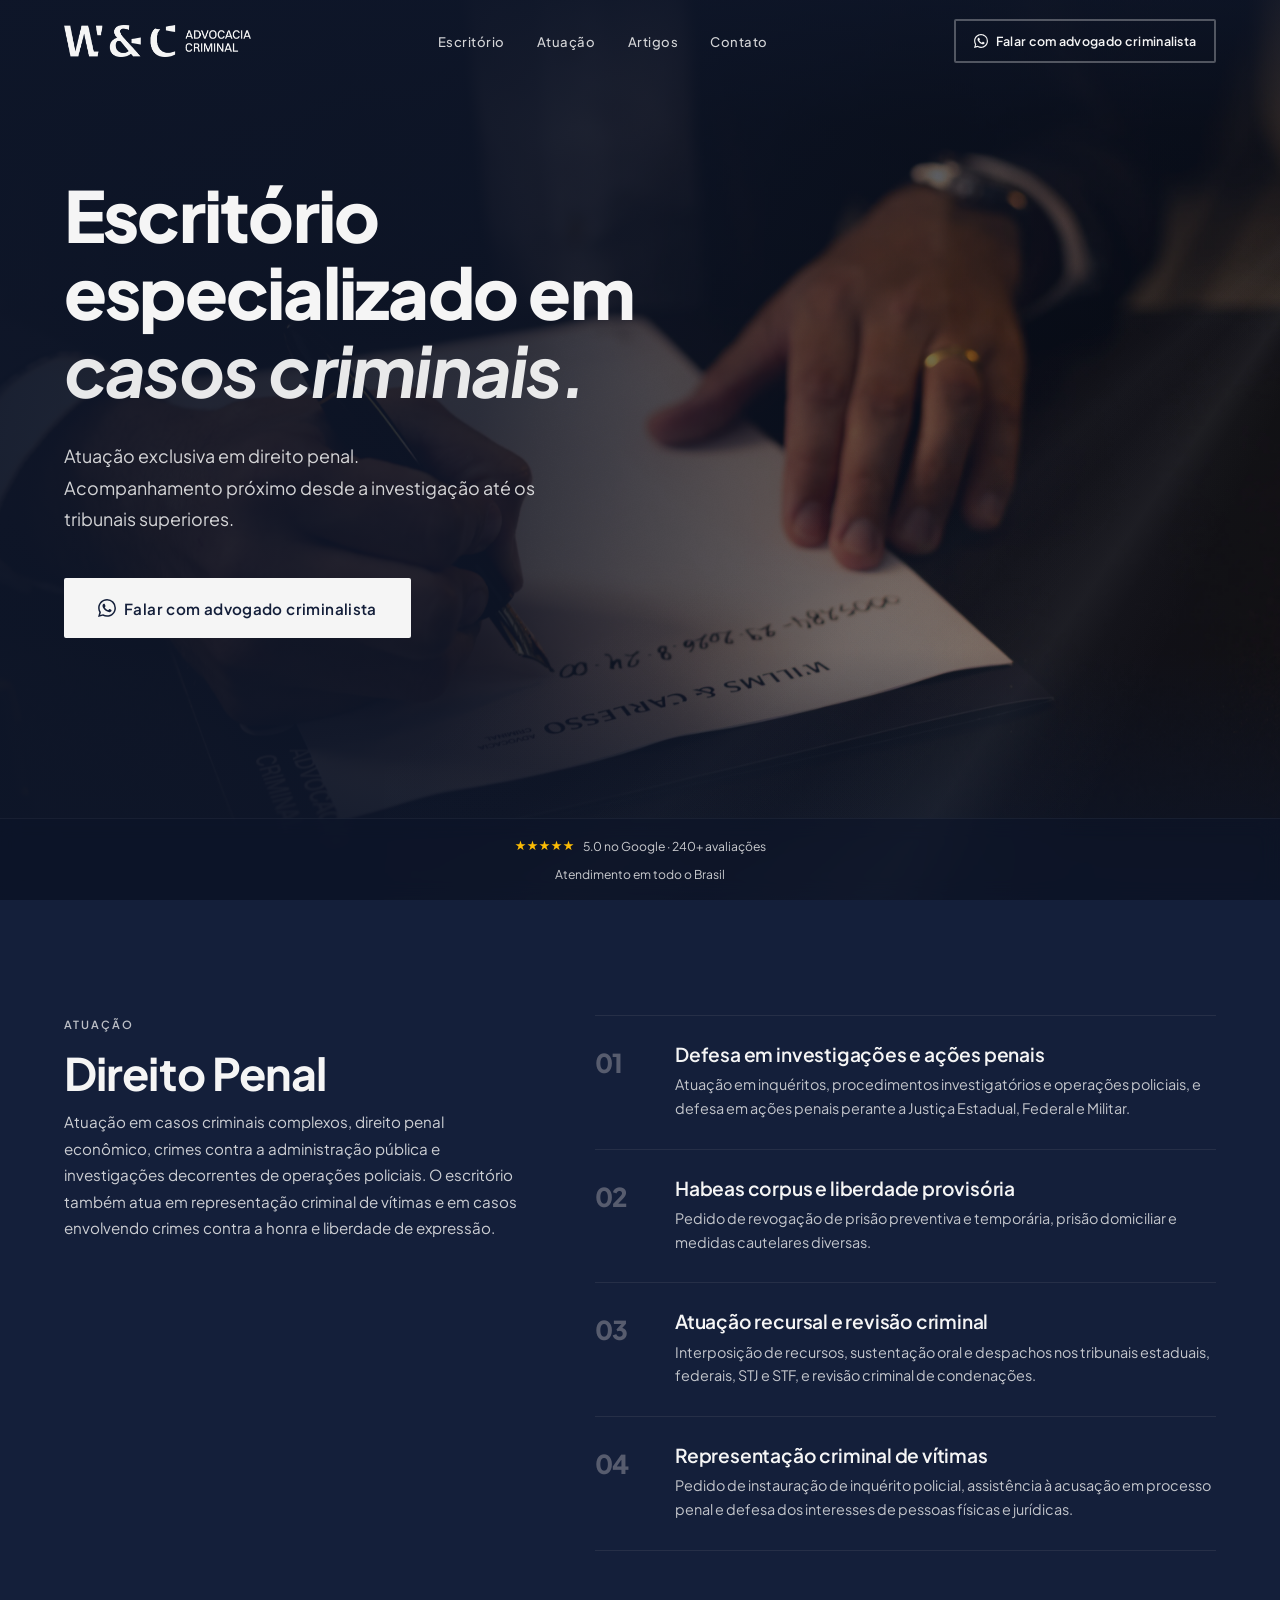
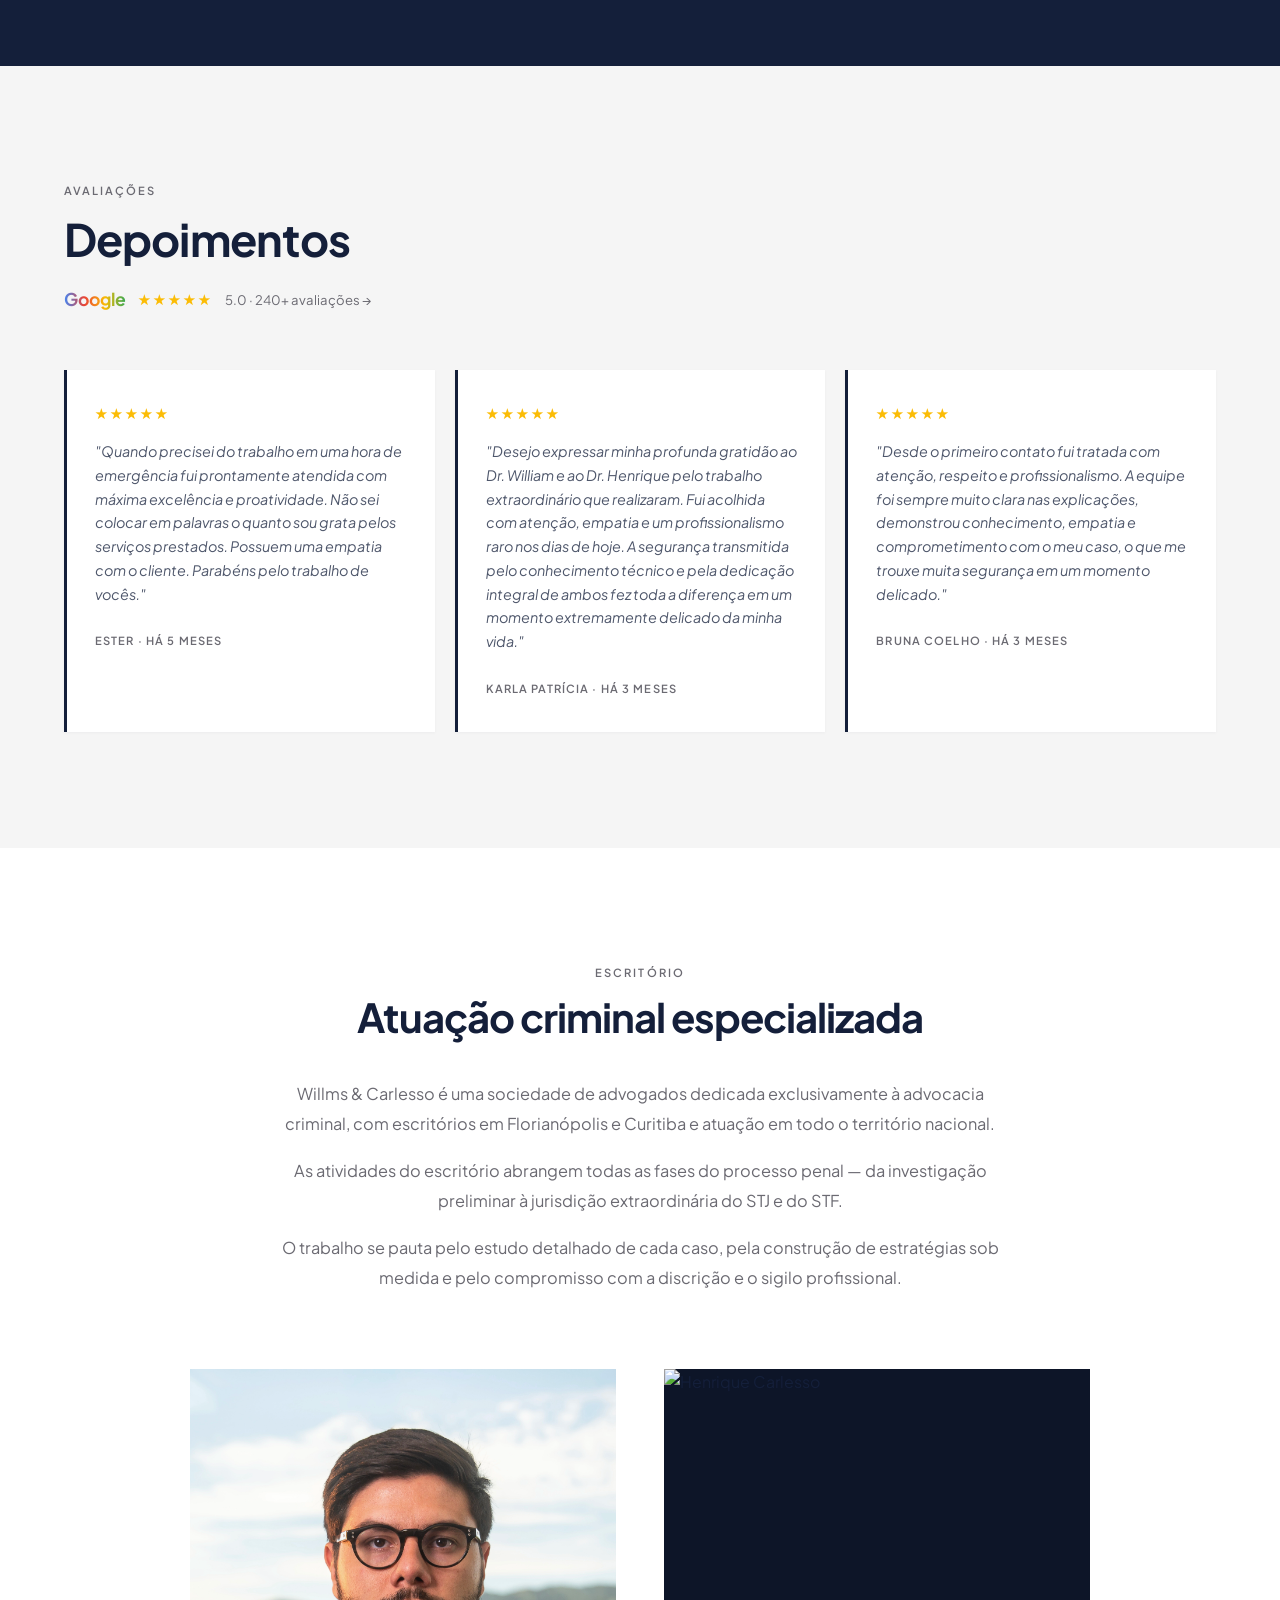
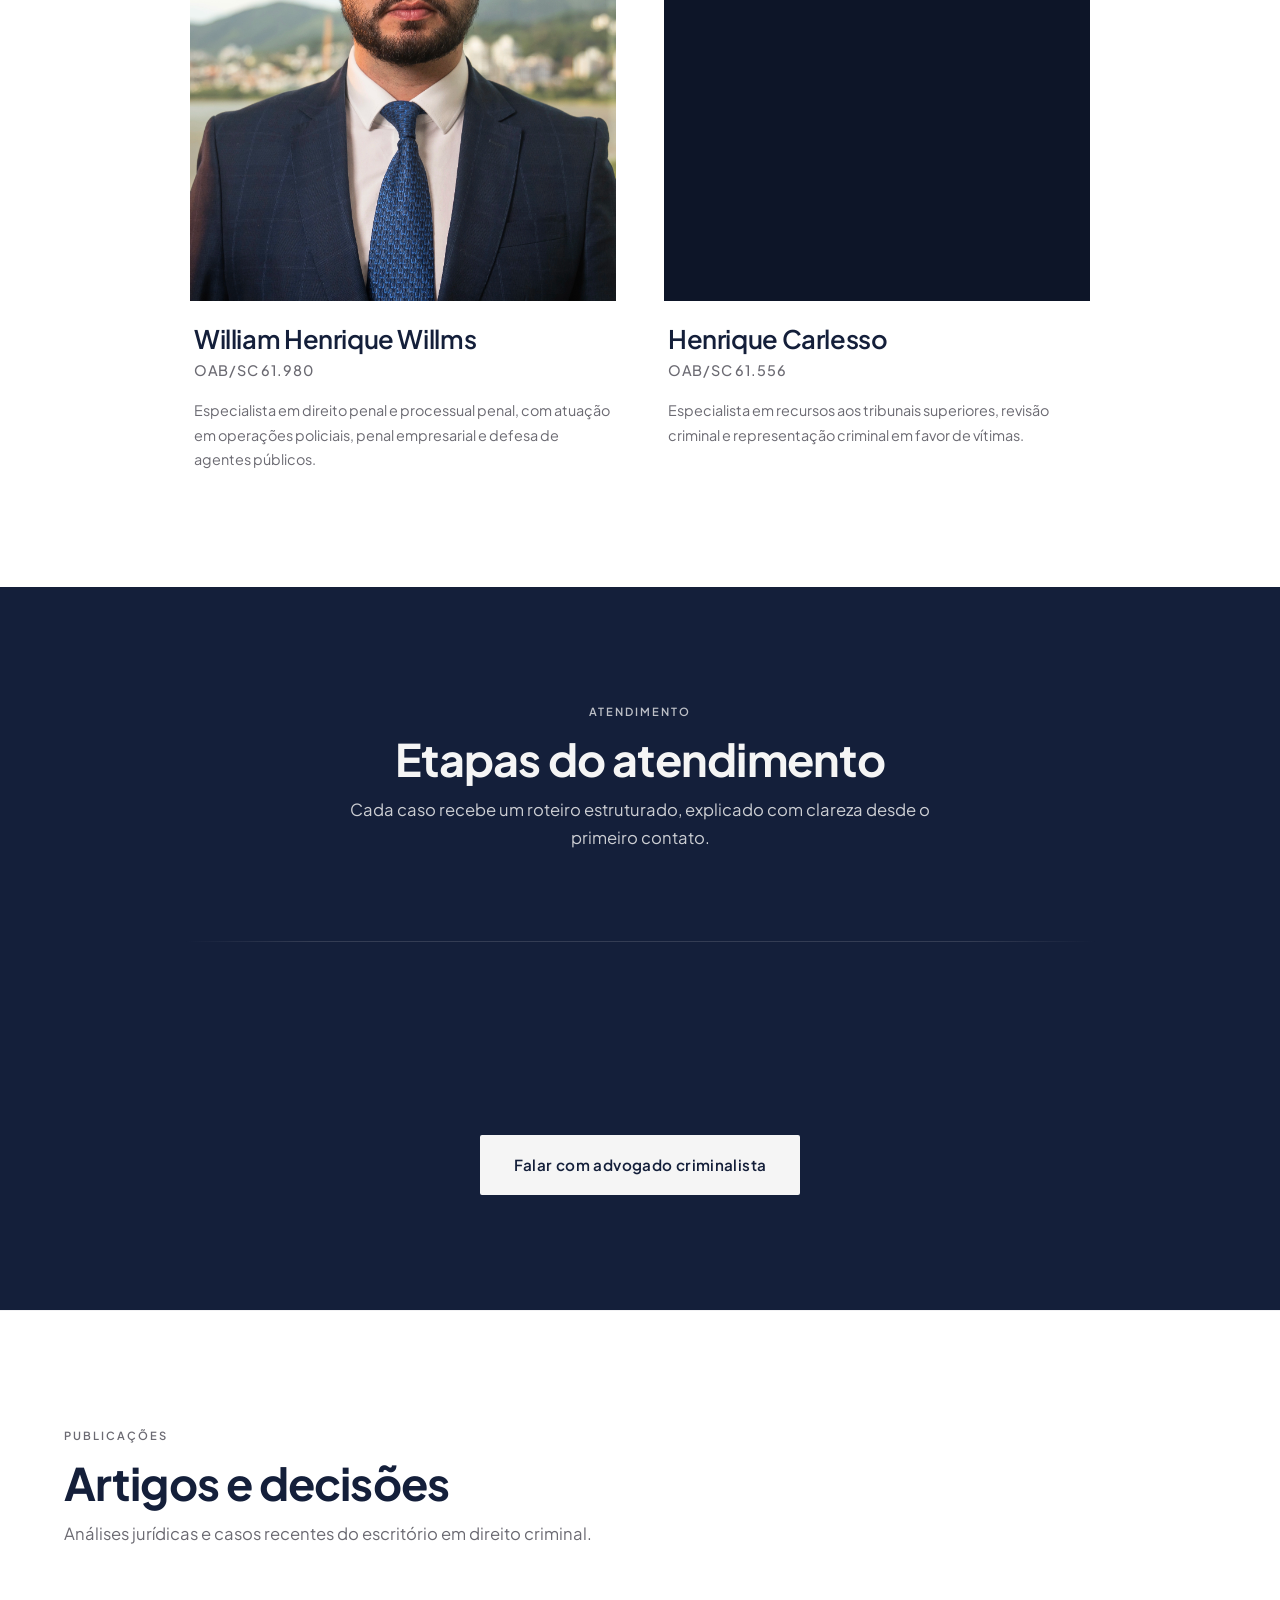
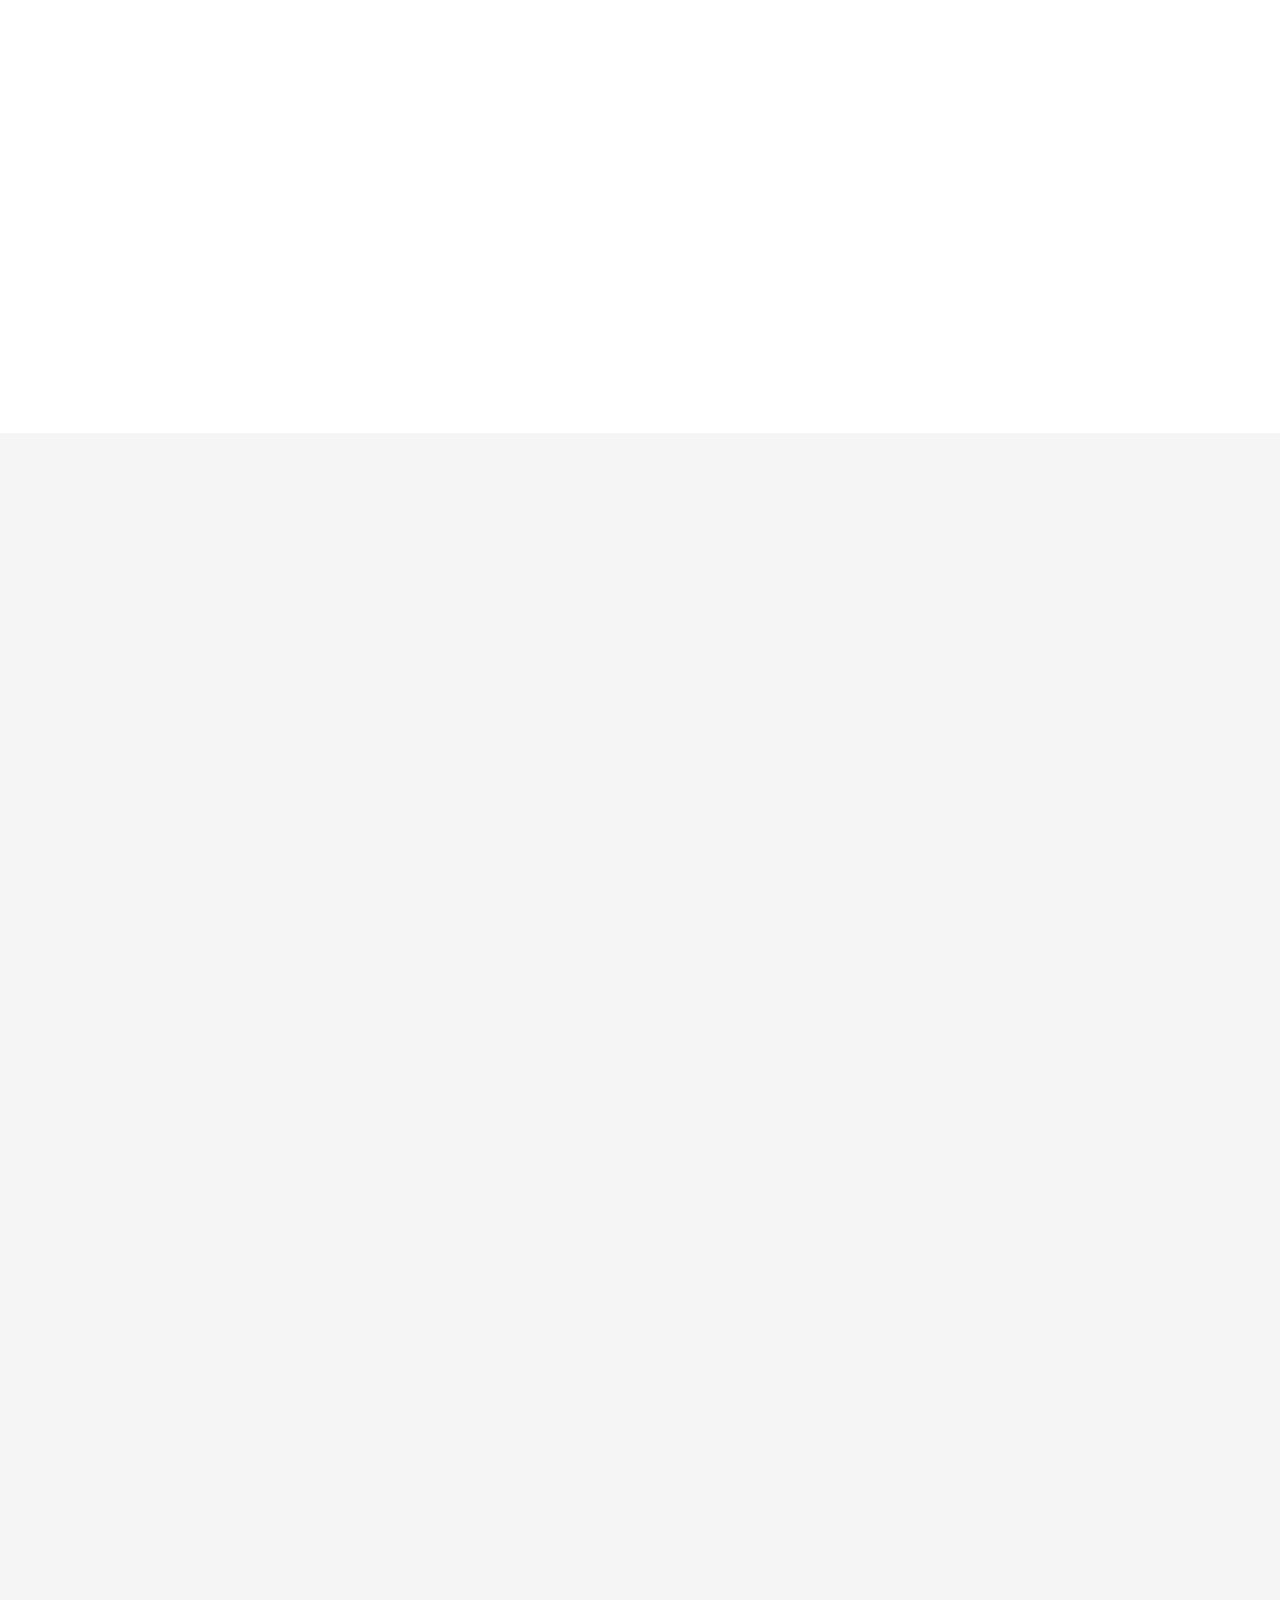
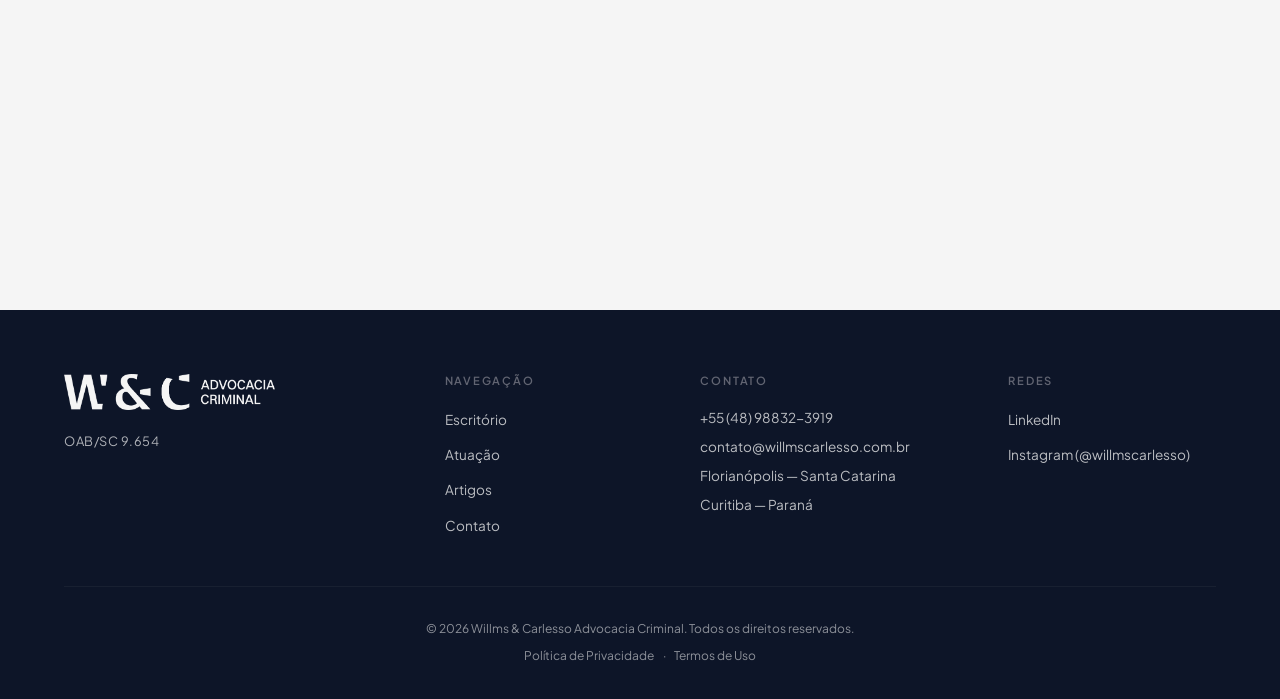
==== commit 634a293f: "Add privacy policy and terms of use pages with footer links Co-Authored-By: Claude Sonnet 4.6 <norep" ====
--- a/index.html
+++ b/index.html
@@ -1,6 +1,14 @@
 <!DOCTYPE html>
 <html lang="pt-BR">
 <head>
+  <!-- Google Tag Manager -->
+<script>(function(w,d,s,l,i){w[l]=w[l]||[];w[l].push({'gtm.start':
+new Date().getTime(),event:'gtm.js'});var f=d.getElementsByTagName(s)[0],
+j=d.createElement(s),dl=l!='dataLayer'?'&l='+l:'';j.async=true;j.src=
+'https://www.googletagmanager.com/gtm.js?id='+i+dl;f.parentNode.insertBefore(j,f);
+})(window,document,'script','dataLayer','GTM-P22WGXG4');</script>
+<!-- End Google Tag Manager -->
+  <link rel="icon" type="image/png" href="img/favicon.png">
   <meta charset="UTF-8">
   <meta name="viewport" content="width=device-width, initial-scale=1.0">
   <title>Willms & Carlesso | Advocacia Criminal em Florianópolis e Curitiba</title>
@@ -148,6 +156,10 @@
   </script>
 </head>
 <body>
+  <!-- Google Tag Manager (noscript) -->
+<noscript><iframe src="https://www.googletagmanager.com/ns.html?id=GTM-P22WGXG4"
+height="0" width="0" style="display:none;visibility:hidden"></iframe></noscript>
+<!-- End Google Tag Manager (noscript) -->
 
   <!-- ===== NAVIGATION ===== -->
   <nav class="nav" id="nav">
@@ -548,6 +560,11 @@
       </div>
       <div class="footer__bottom">
         <p>© 2026 Willms &amp; Carlesso Advocacia Criminal. Todos os direitos reservados.</p>
+        <p class="footer__legal-links">
+          <a href="politica-de-privacidade.html">Política de Privacidade</a>
+          <span aria-hidden="true">·</span>
+          <a href="termos-de-uso.html">Termos de Uso</a>
+        </p>
       </div>
     </div>
   </footer>
--- a/css/style.css
+++ b/css/style.css
@@ -1395,6 +1395,10 @@
 
 .footer__bottom { text-align: center; }
 .footer__bottom p { font-size: .75rem; color: rgba(245,245,245,.55); }
+.footer__legal-links { margin-top: .4rem; }
+.footer__legal-links a { color: rgba(245,245,245,.55); text-decoration: none; transition: color .2s; }
+.footer__legal-links a:hover { color: rgba(245,245,245,.9); }
+.footer__legal-links span { margin: 0 .4rem; }
 
 /* ============================================================
    FLOATING WHATSAPP
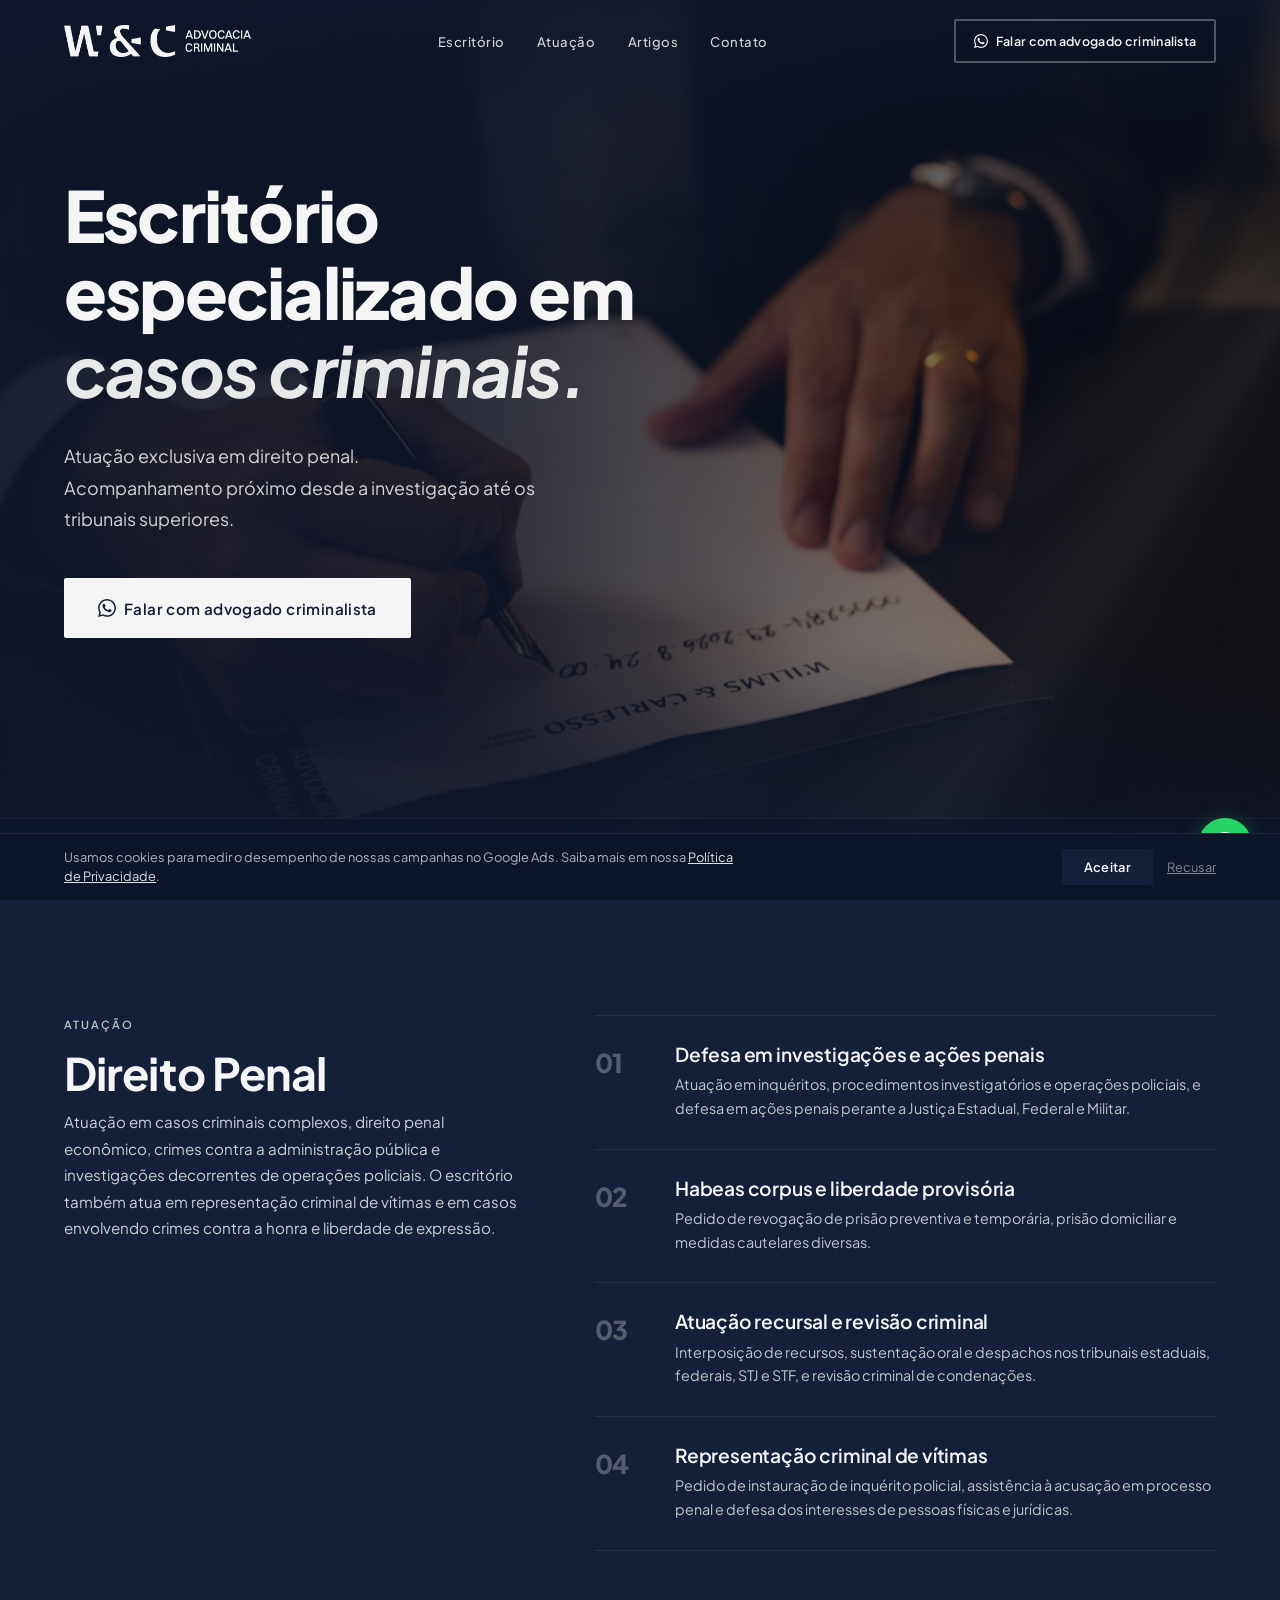
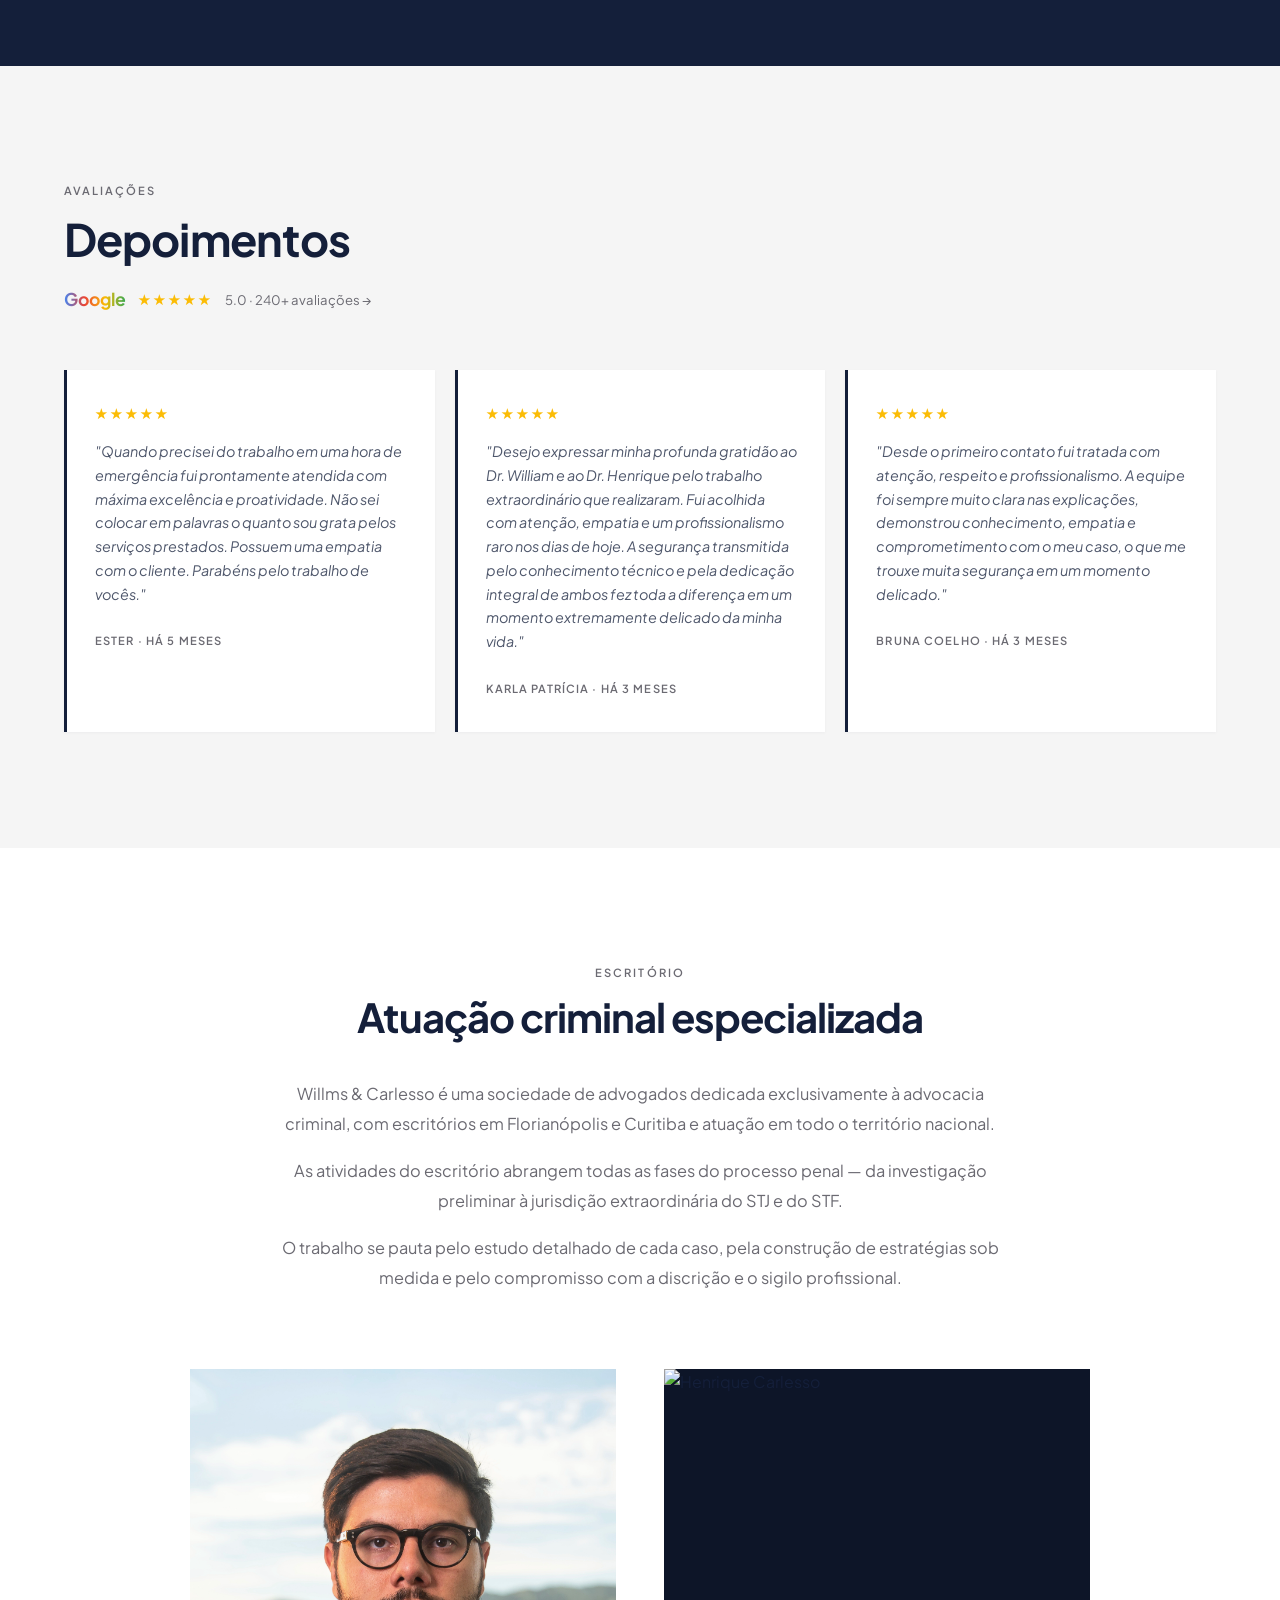
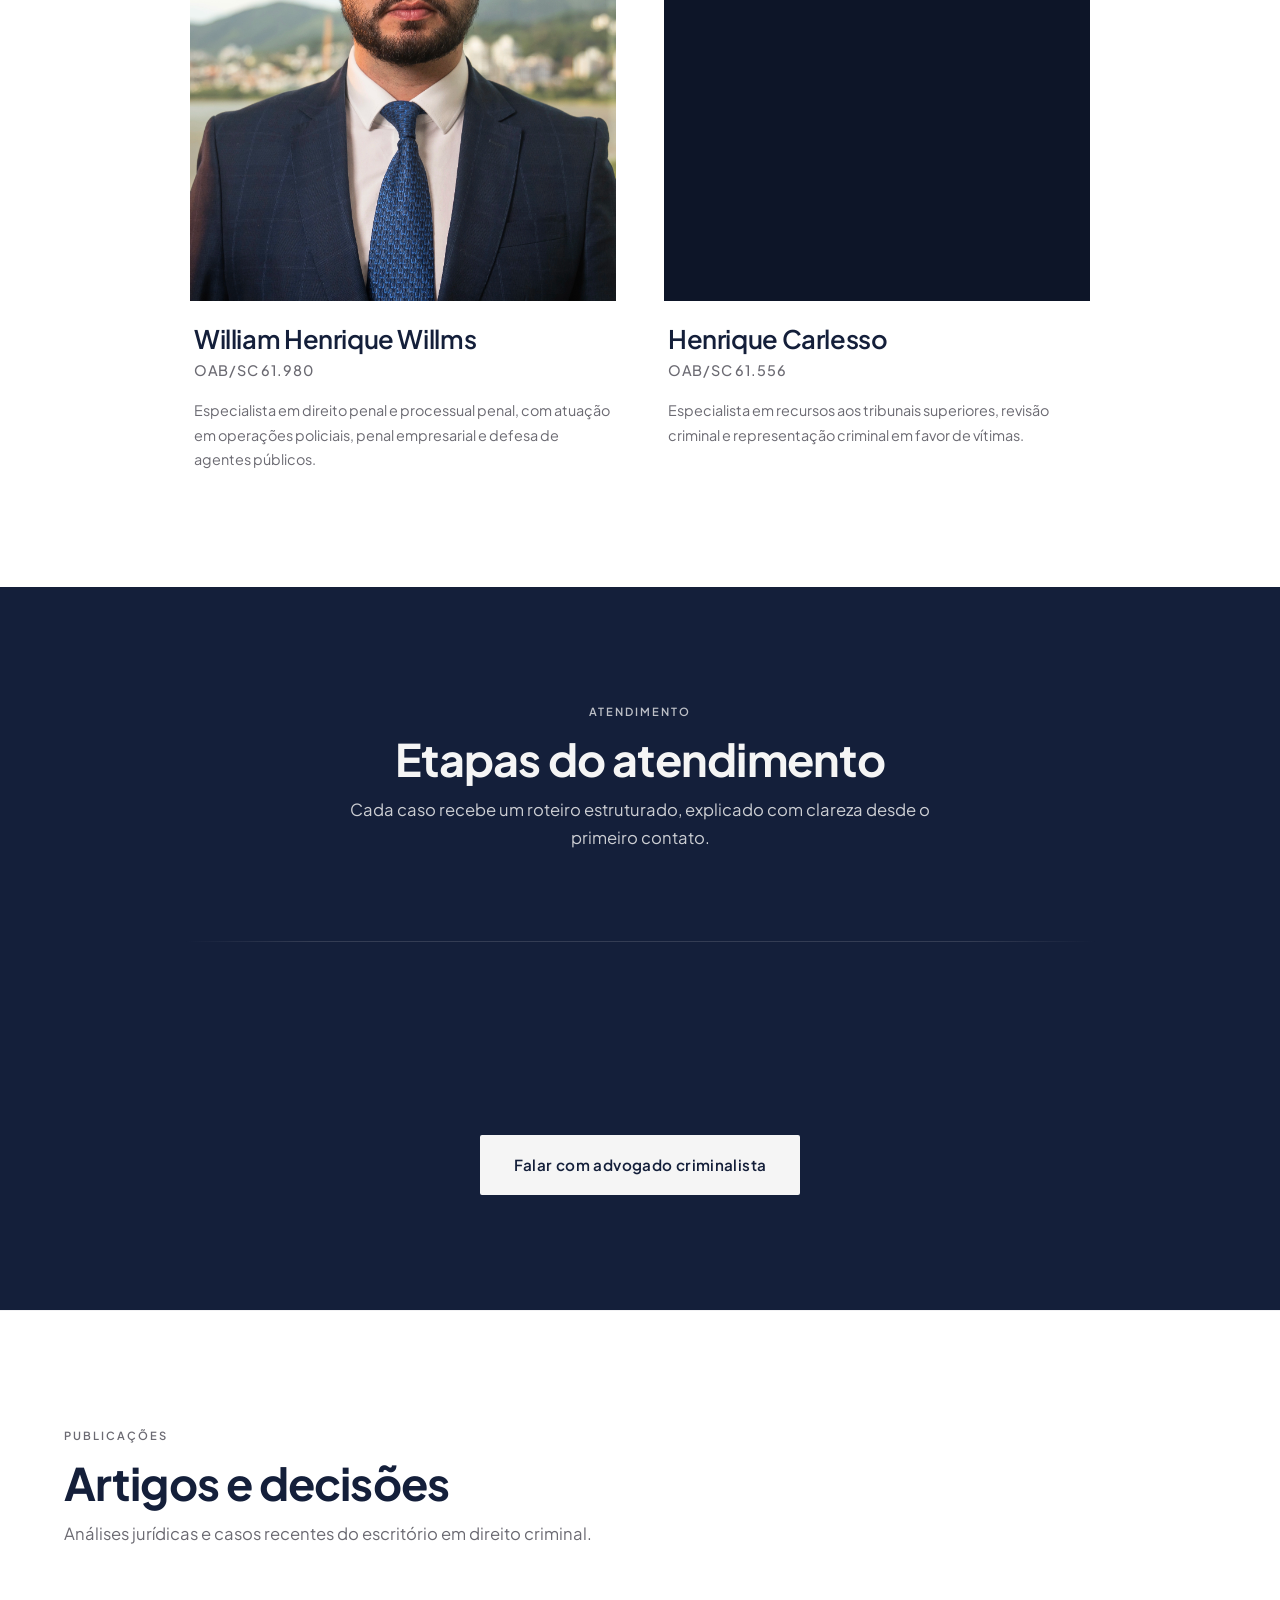
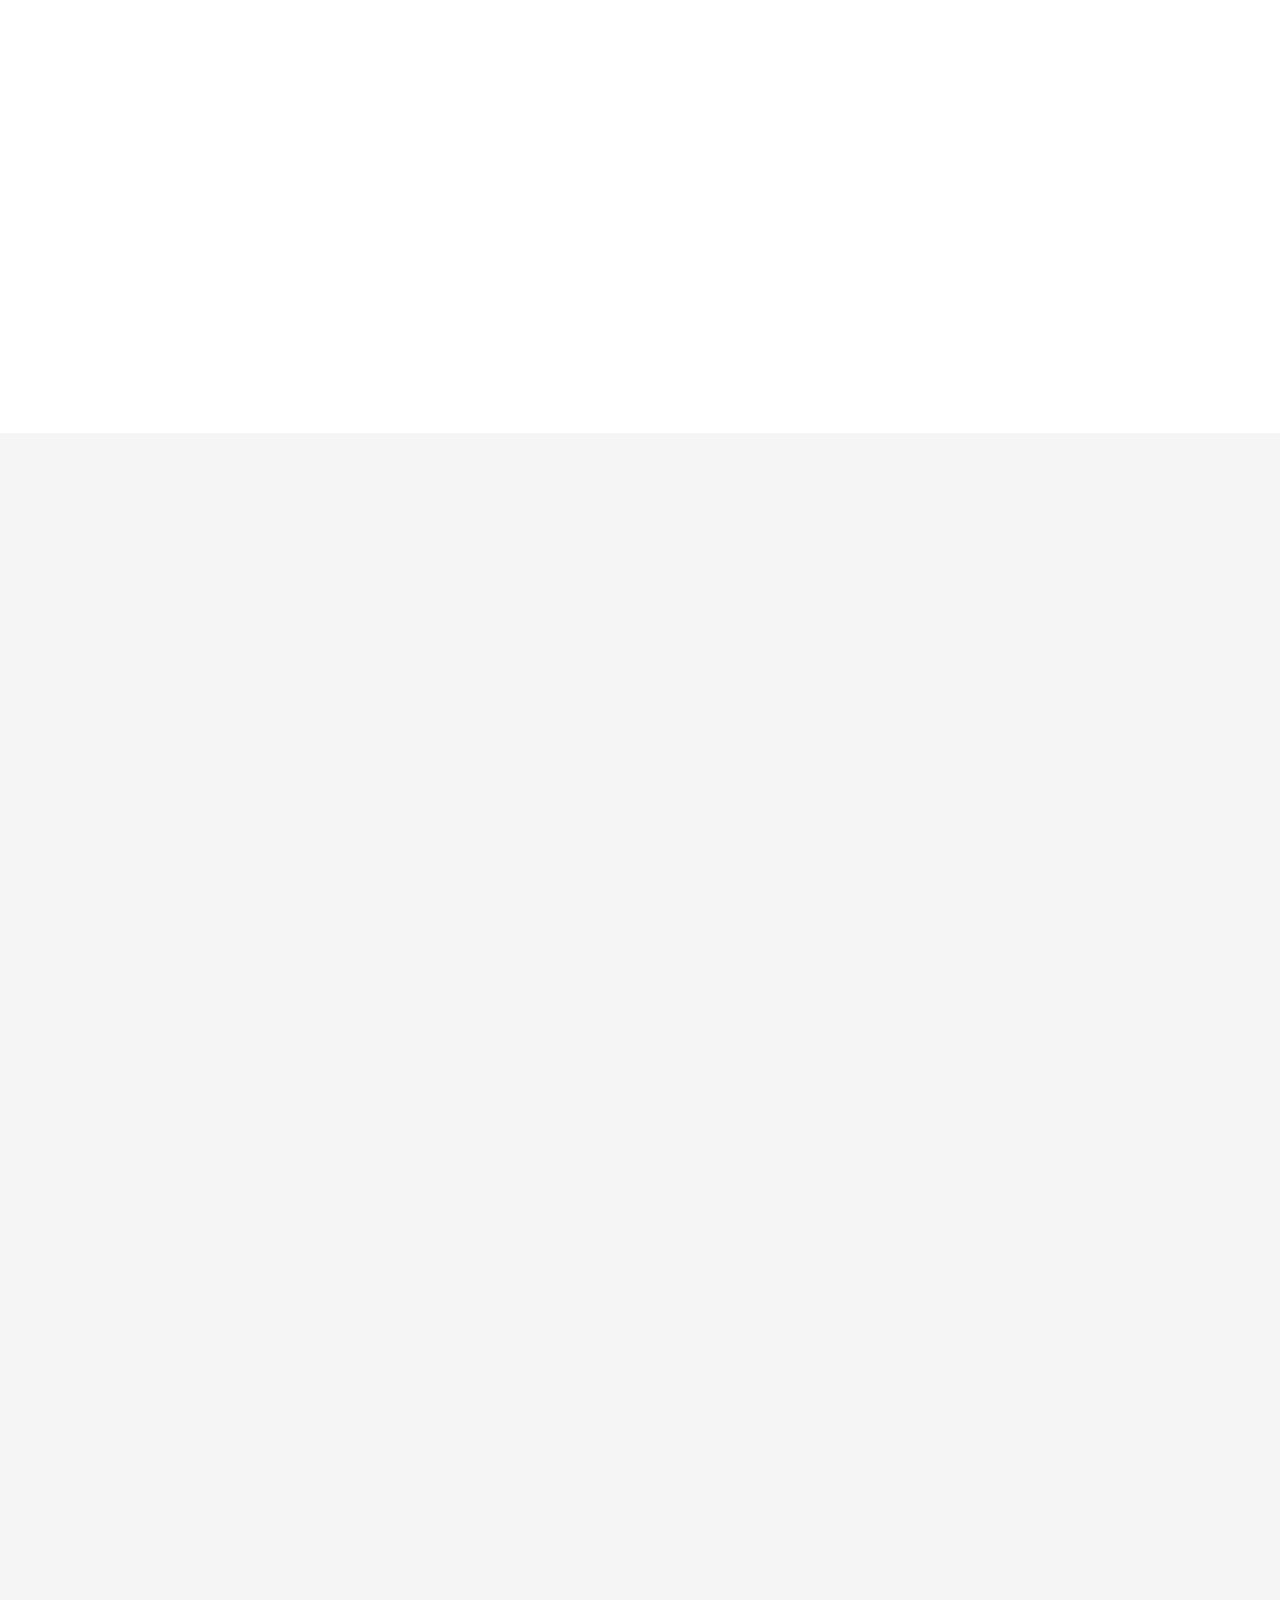
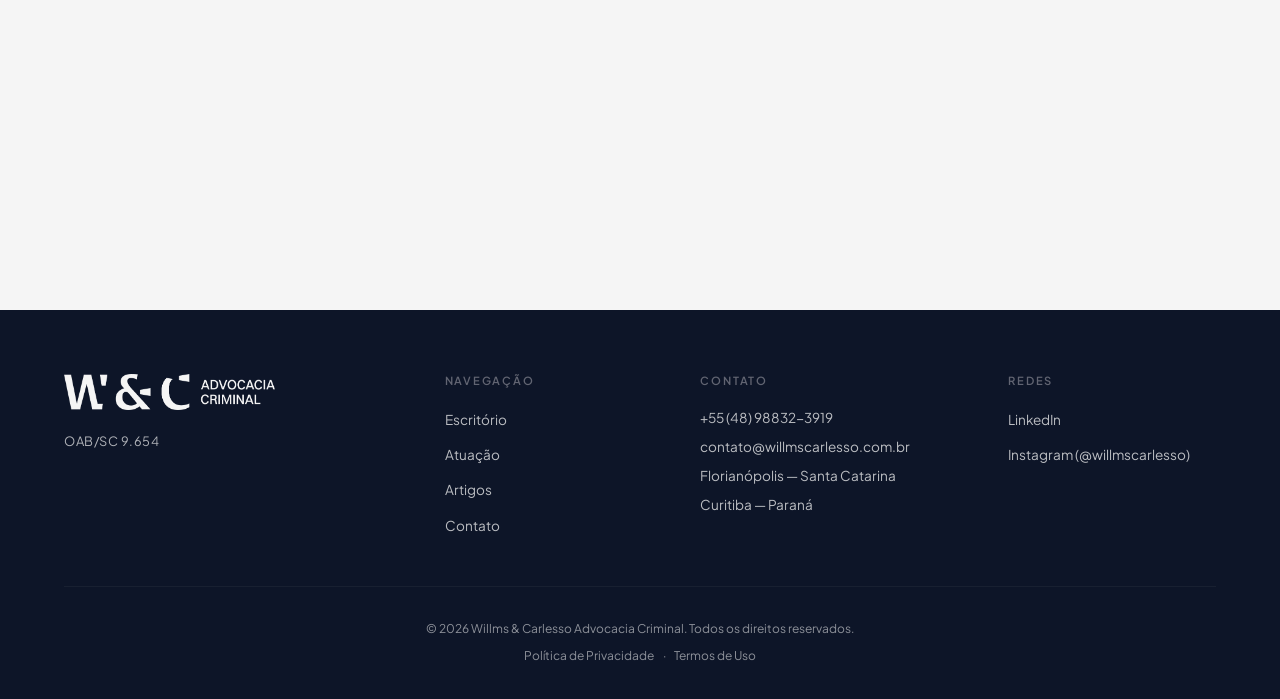
==== commit b317b792: "Add cookie consent banner with minimal conversion impact Co-Authored-By: Claude Sonnet 4.6 <noreply@" ====
--- a/index.html
+++ b/index.html
@@ -569,6 +569,18 @@
     </div>
   </footer>
 
+  <!-- ===== COOKIE BANNER ===== -->
+  <div class="cookie-banner" id="cookieBanner" role="region" aria-label="Aviso de cookies" hidden>
+    <p class="cookie-banner__text">
+      Usamos cookies para medir o desempenho de nossas campanhas no Google Ads.
+      Saiba mais em nossa <a href="politica-de-privacidade.html">Política de Privacidade</a>.
+    </p>
+    <div class="cookie-banner__actions">
+      <button class="btn btn--primary cookie-banner__accept" id="cookieAccept">Aceitar</button>
+      <button class="cookie-banner__decline" id="cookieDecline">Recusar</button>
+    </div>
+  </div>
+
   <!-- ===== FLOAT WHATSAPP ===== -->
   <a href="https://wa.me/5548988323919" target="_blank" rel="noopener" class="wa-float" aria-label="Falar pelo WhatsApp">
     <svg viewBox="0 0 24 24" fill="currentColor" width="26" height="26" aria-hidden="true"><path d="M17.472 14.382c-.297-.149-1.758-.867-2.03-.967-.273-.099-.471-.148-.67.15-.197.297-.767.966-.94 1.164-.173.199-.347.223-.644.075-.297-.15-1.255-.463-2.39-1.475-.883-.788-1.48-1.761-1.653-2.059-.173-.297-.018-.458.13-.606.134-.133.298-.347.446-.52.149-.174.198-.298.298-.497.099-.198.05-.371-.025-.52-.075-.149-.669-1.612-.916-2.207-.242-.579-.487-.5-.669-.51-.173-.008-.371-.01-.57-.01-.198 0-.52.074-.792.372-.272.297-1.04 1.016-1.04 2.479 0 1.462 1.065 2.875 1.213 3.074.149.198 2.096 3.2 5.077 4.487.709.306 1.262.489 1.694.625.712.227 1.36.195 1.871.118.571-.085 1.758-.719 2.006-1.413.248-.694.248-1.289.173-1.413-.074-.124-.272-.198-.57-.347m-5.421 7.403h-.004a9.87 9.87 0 01-5.031-1.378l-.361-.214-3.741.982.998-3.648-.235-.374a9.86 9.86 0 01-1.51-5.26c.001-5.45 4.436-9.884 9.888-9.884 2.64 0 5.122 1.03 6.988 2.898a9.825 9.825 0 012.893 6.994c-.003 5.45-4.437 9.884-9.885 9.884m8.413-18.297A11.815 11.815 0 0012.05 0C5.495 0 .16 5.335.157 11.892c0 2.096.547 4.142 1.588 5.945L.057 24l6.305-1.654a11.882 11.882 0 005.683 1.448h.005c6.554 0 11.89-5.335 11.893-11.893a11.821 11.821 0 00-3.48-8.413z"/></svg>
--- a/css/style.css
+++ b/css/style.css
@@ -1399,6 +1399,33 @@
 .footer__legal-links a { color: rgba(245,245,245,.55); text-decoration: none; transition: color .2s; }
 .footer__legal-links a:hover { color: rgba(245,245,245,.9); }
 .footer__legal-links span { margin: 0 .4rem; }
+
+/* ============================================================
+   COOKIE BANNER
+   ============================================================ */
+.cookie-banner {
+  position: fixed; bottom: 0; left: 0; right: 0; z-index: 900;
+  background: var(--navy-2);
+  border-top: 1px solid rgba(255,255,255,.08);
+  padding: .875rem var(--pad-x);
+  display: flex; align-items: center; justify-content: space-between; gap: 1.25rem;
+  transform: translateY(100%);
+  transition: transform .35s var(--ease);
+}
+.cookie-banner.is-visible { transform: translateY(0); }
+.cookie-banner__text { font-size: .8rem; color: rgba(245,245,245,.7); line-height: 1.5; max-width: 680px; }
+.cookie-banner__text a { color: rgba(245,245,245,.9); text-decoration: underline; }
+.cookie-banner__actions { display: flex; align-items: center; gap: .875rem; flex-shrink: 0; }
+.cookie-banner__accept { min-height: 36px; padding: .45rem 1.25rem; font-size: .8rem; }
+.cookie-banner__decline {
+  font-size: .8rem; color: rgba(245,245,245,.5); background: none; border: none;
+  cursor: pointer; text-decoration: underline; padding: 0; white-space: nowrap;
+  transition: color .2s;
+}
+.cookie-banner__decline:hover { color: rgba(245,245,245,.85); }
+@media (max-width: 600px) {
+  .cookie-banner { flex-direction: column; align-items: flex-start; gap: .875rem; }
+}
 
 /* ============================================================
    FLOATING WHATSAPP
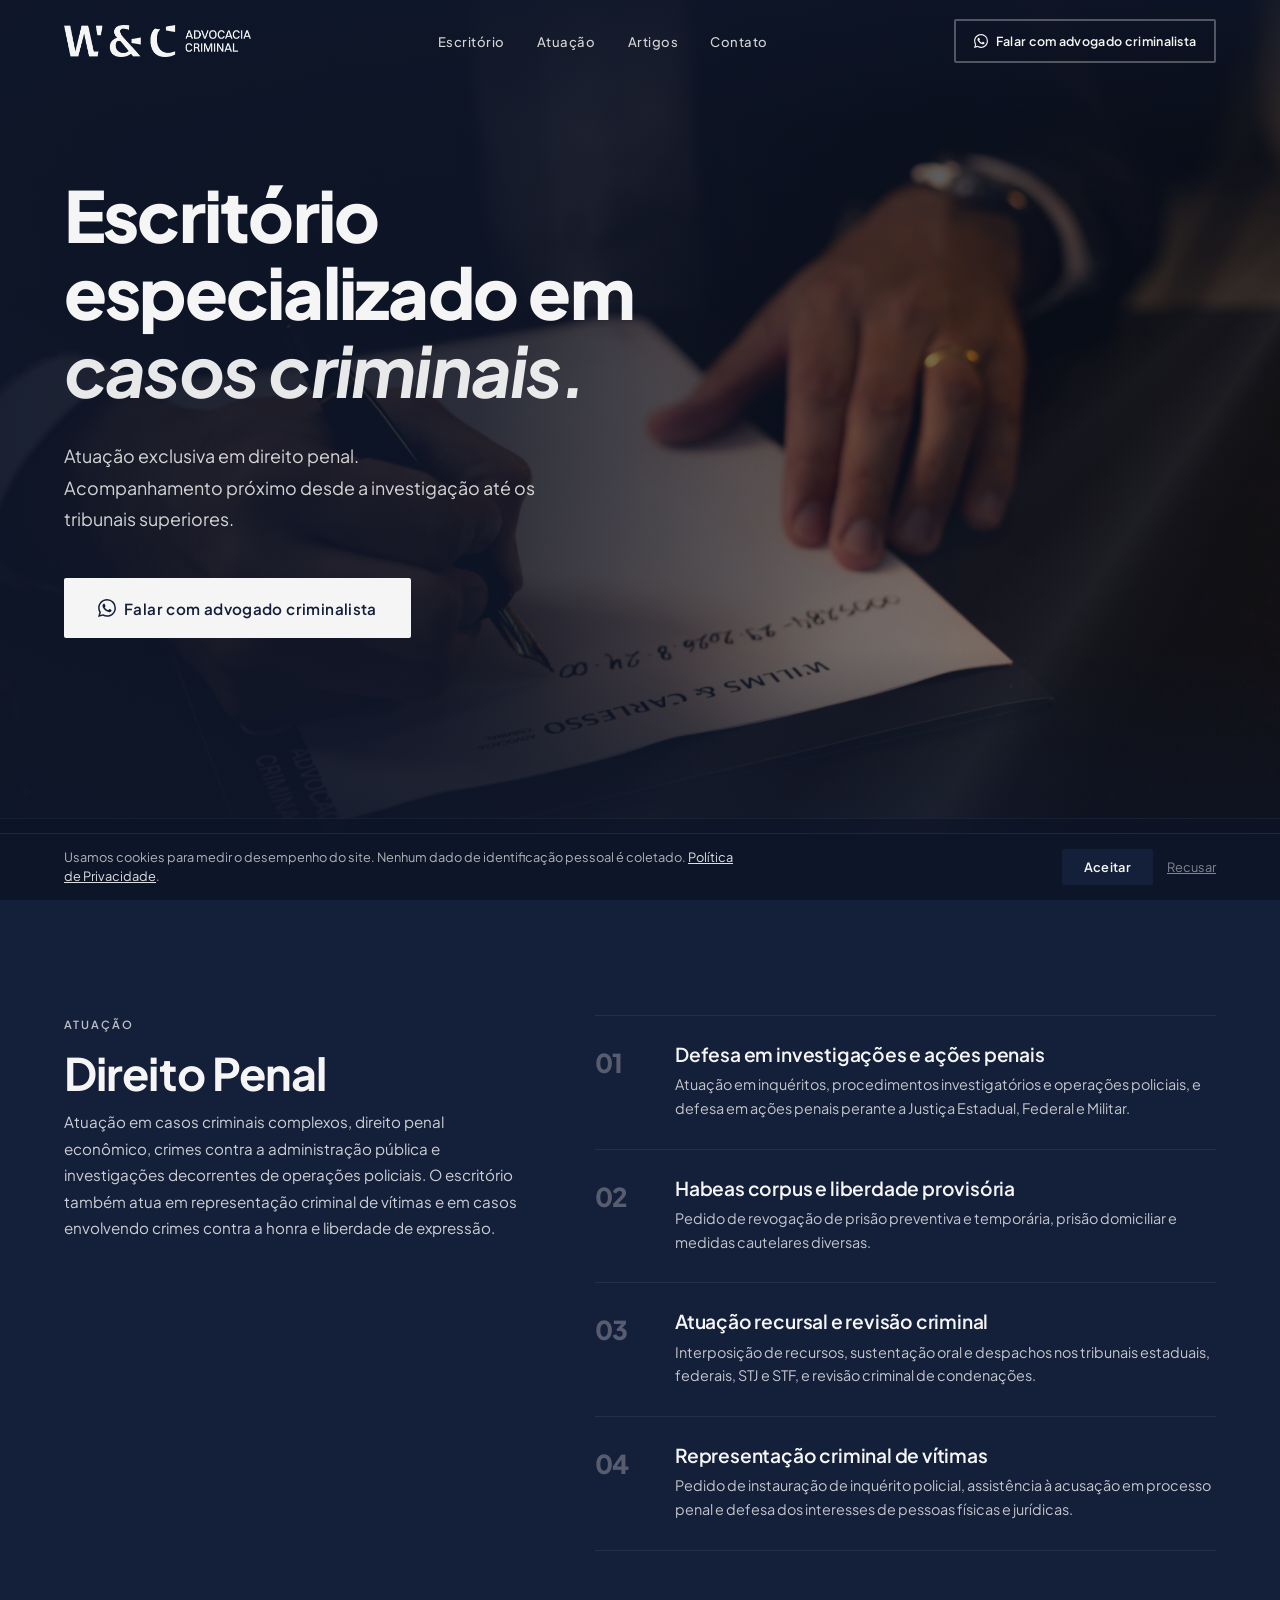
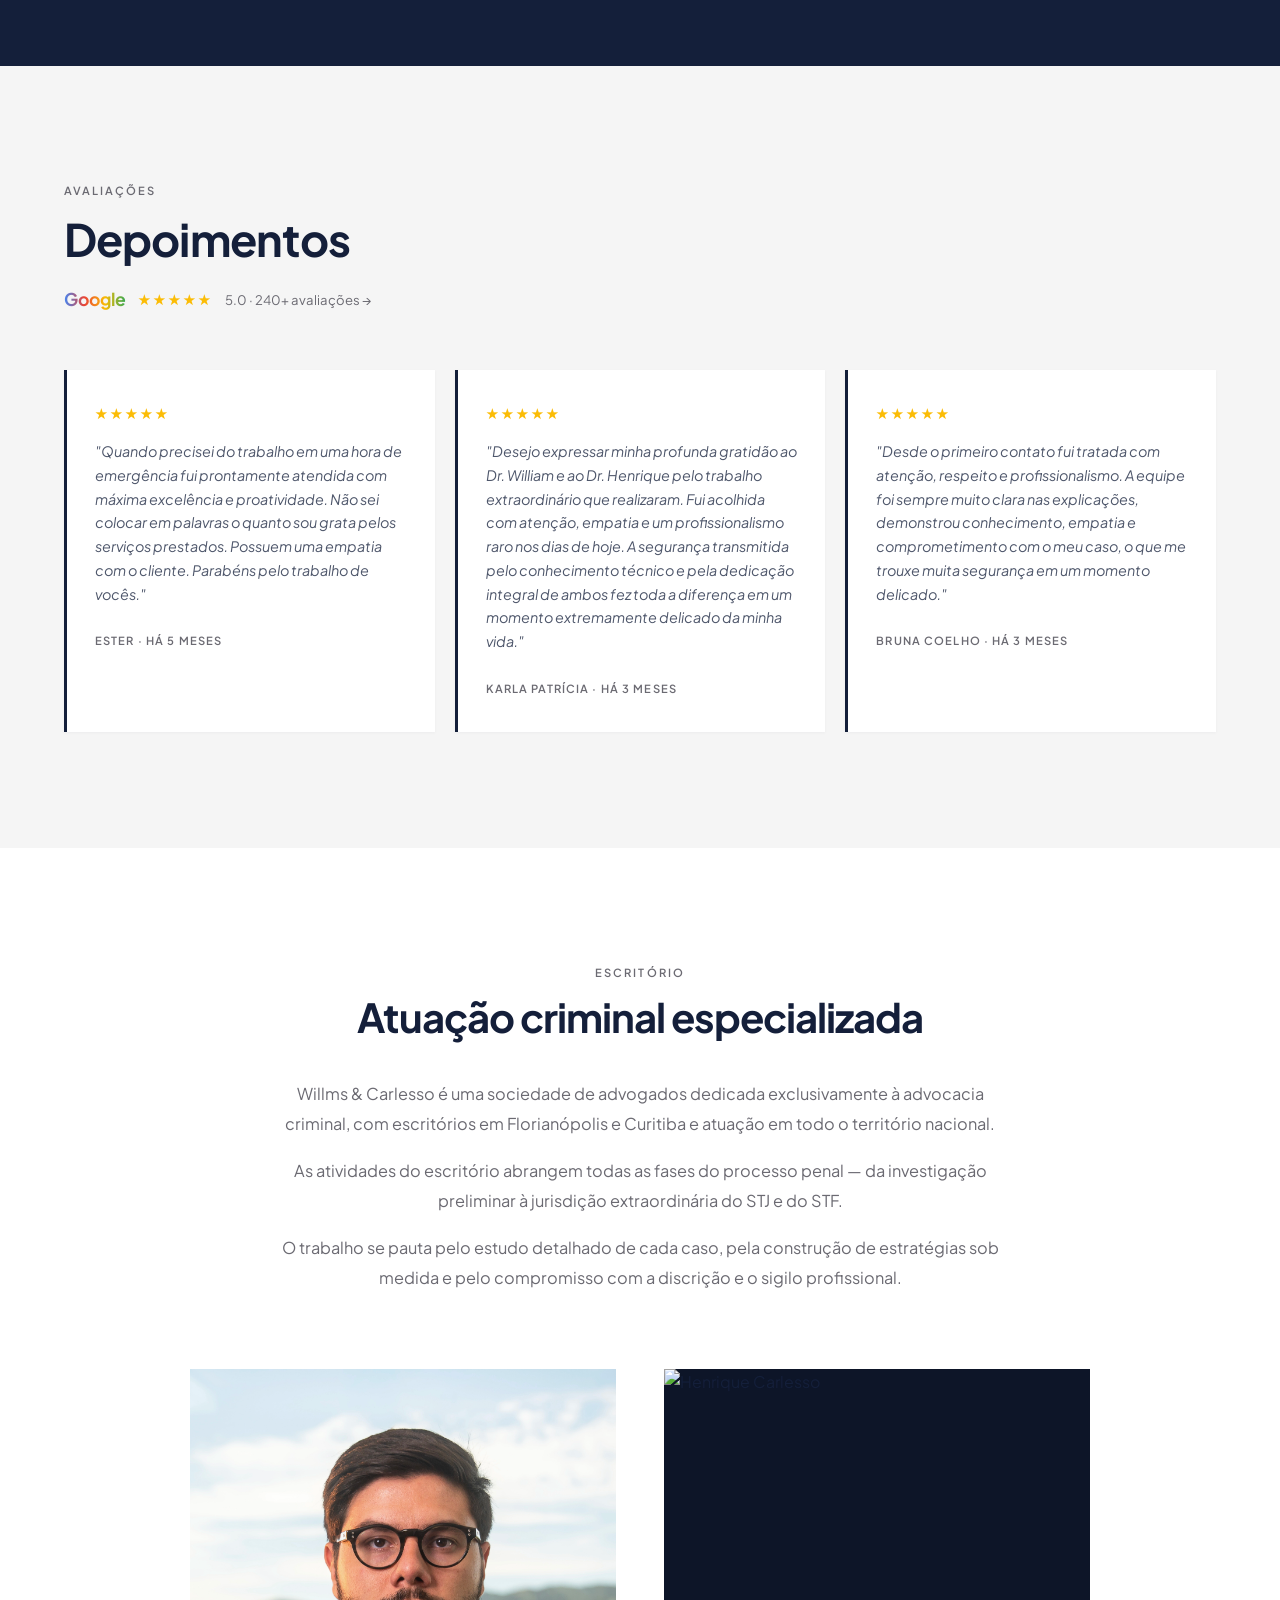
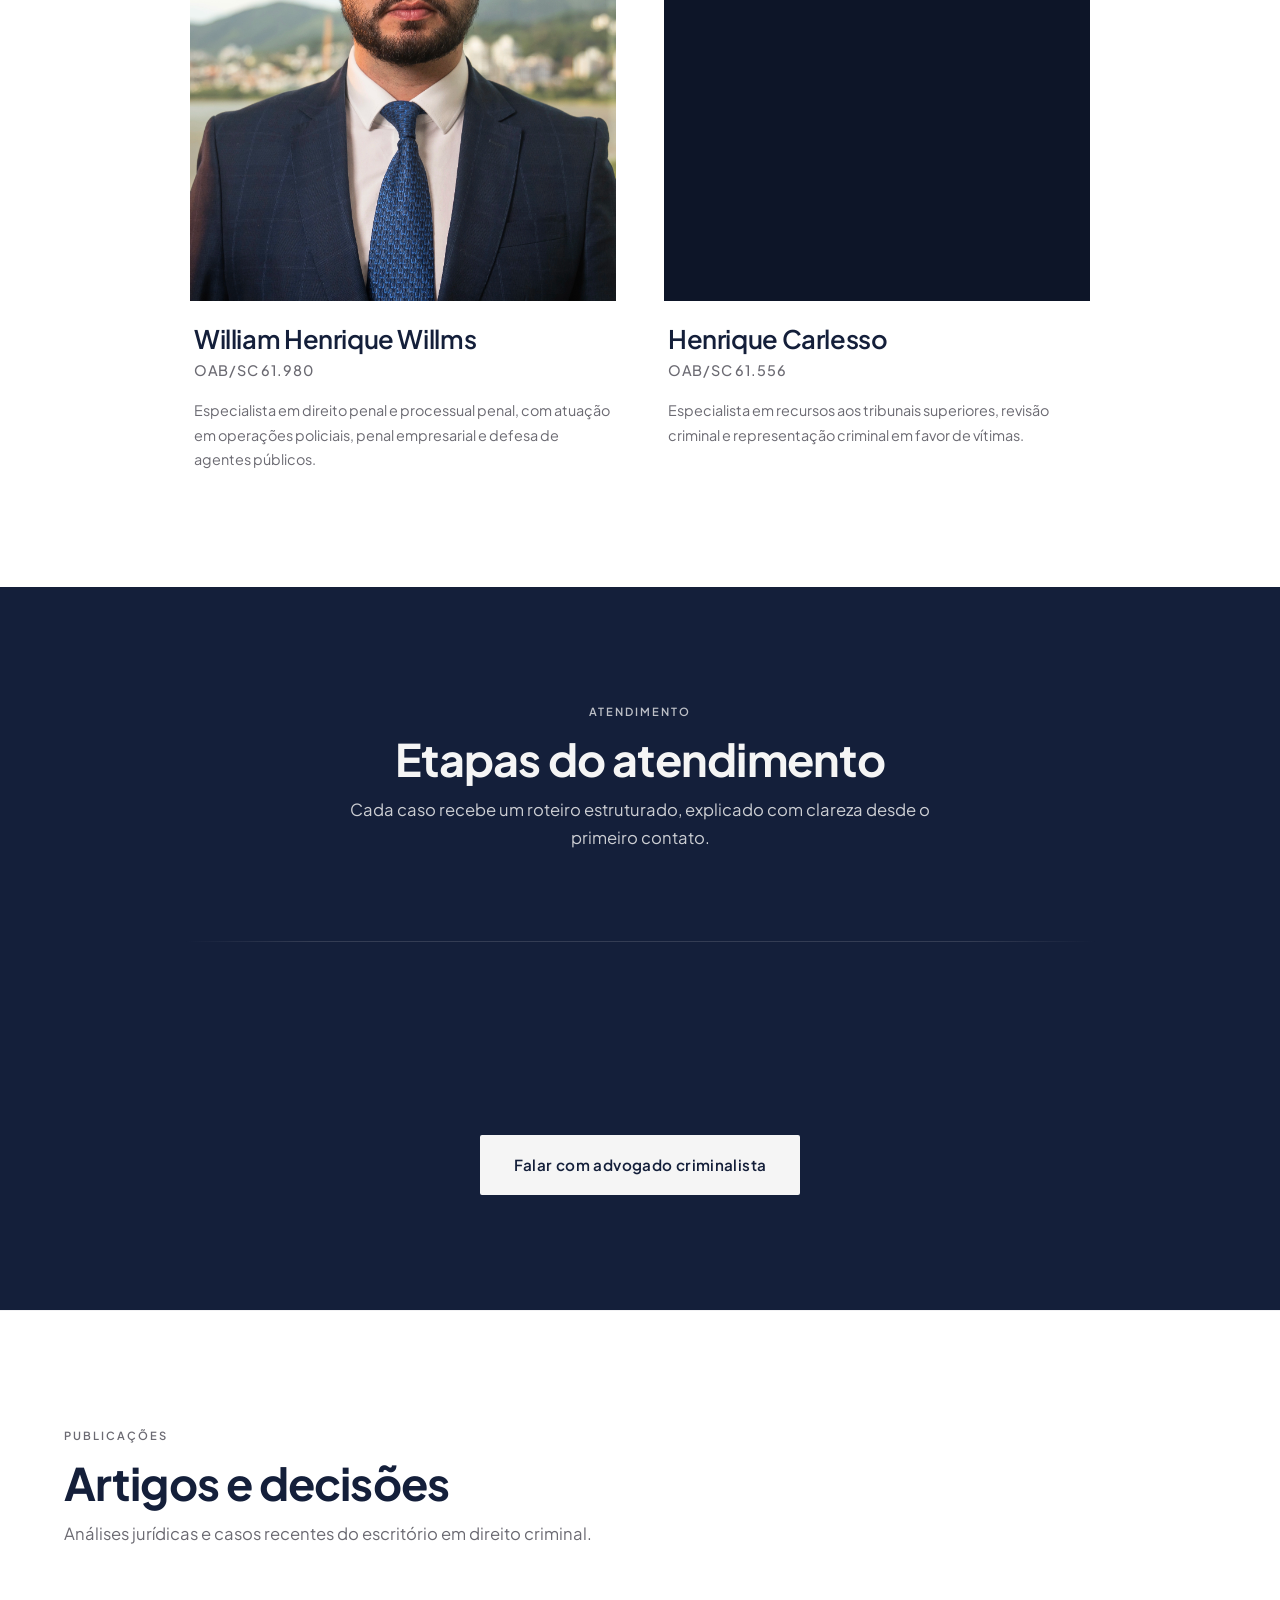
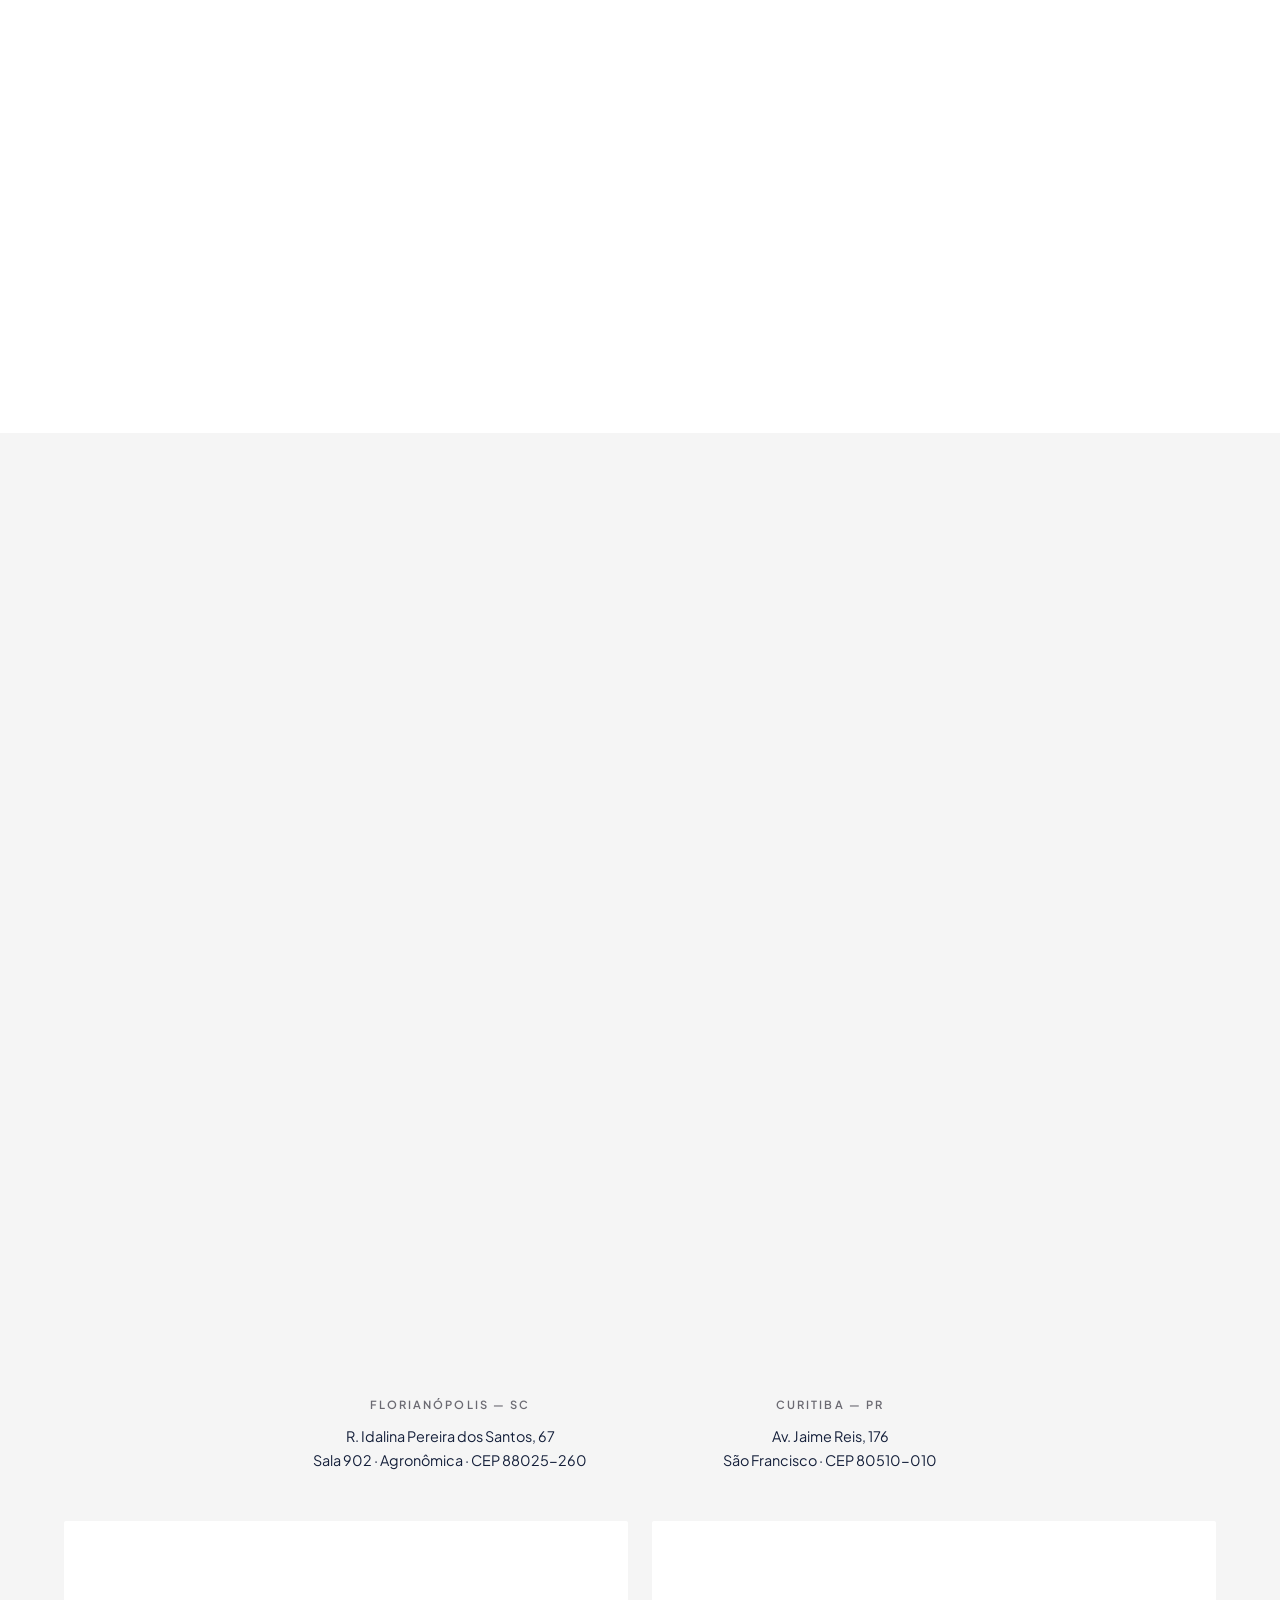
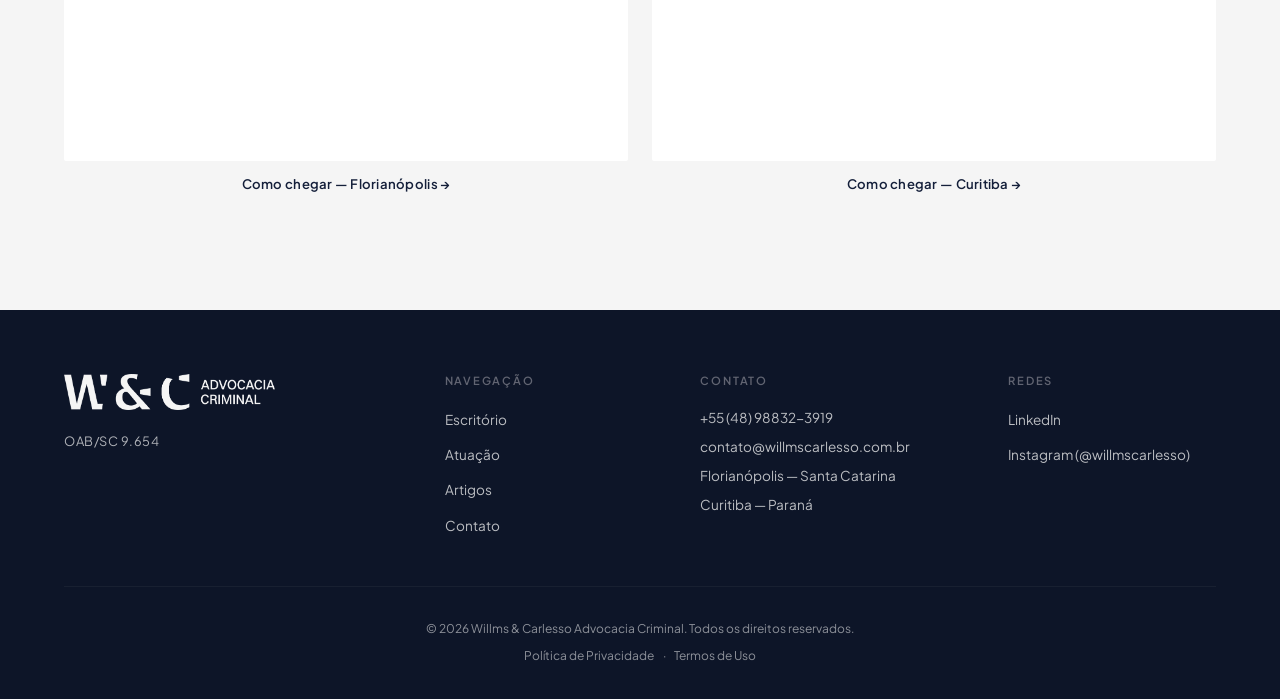
==== commit a468d44f: "Update cookie banner text Co-Authored-By: Claude Sonnet 4.6 <noreply@anthropic.com>" ====
--- a/index.html
+++ b/index.html
@@ -572,8 +572,7 @@
   <!-- ===== COOKIE BANNER ===== -->
   <div class="cookie-banner" id="cookieBanner" role="region" aria-label="Aviso de cookies" hidden>
     <p class="cookie-banner__text">
-      Usamos cookies para medir o desempenho de nossas campanhas no Google Ads.
-      Saiba mais em nossa <a href="politica-de-privacidade.html">Política de Privacidade</a>.
+      Usamos cookies para medir o desempenho do site. Nenhum dado de identificação pessoal é coletado. <a href="politica-de-privacidade.html">Política de Privacidade</a>.
     </p>
     <div class="cookie-banner__actions">
       <button class="btn btn--primary cookie-banner__accept" id="cookieAccept">Aceitar</button>
--- a/css/style.css
+++ b/css/style.css
@@ -1395,6 +1395,14 @@
 
 .footer__bottom { text-align: center; }
 .footer__bottom p { font-size: .75rem; color: rgba(245,245,245,.55); }
+/* Nav sempre escuro nas páginas legais (sem hero) */
+.legal-body .nav {
+  background: rgba(13,21,40,.96);
+  backdrop-filter: blur(14px);
+  -webkit-backdrop-filter: blur(14px);
+  box-shadow: 0 1px 0 rgba(168,167,175,.07);
+}
+
 .footer__legal-links { margin-top: .4rem; }
 .footer__legal-links a { color: rgba(245,245,245,.55); text-decoration: none; transition: color .2s; }
 .footer__legal-links a:hover { color: rgba(245,245,245,.9); }
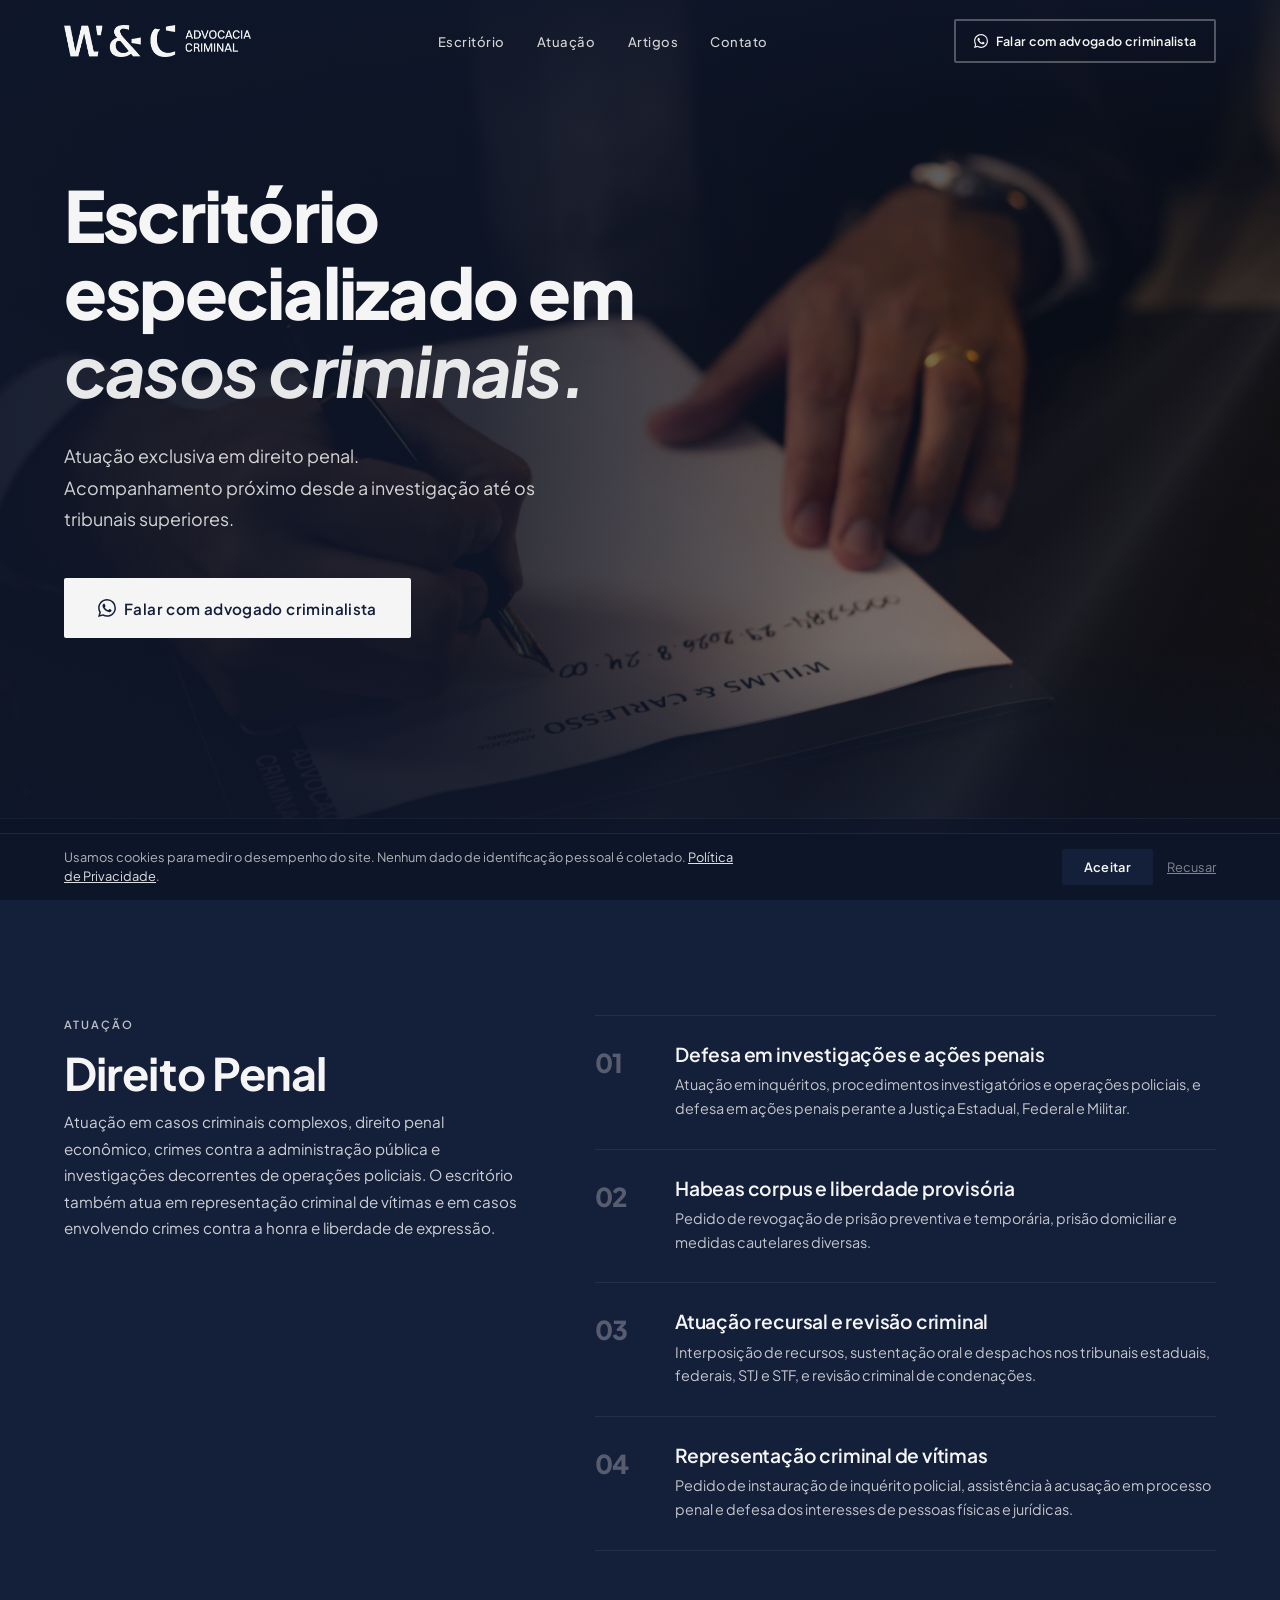
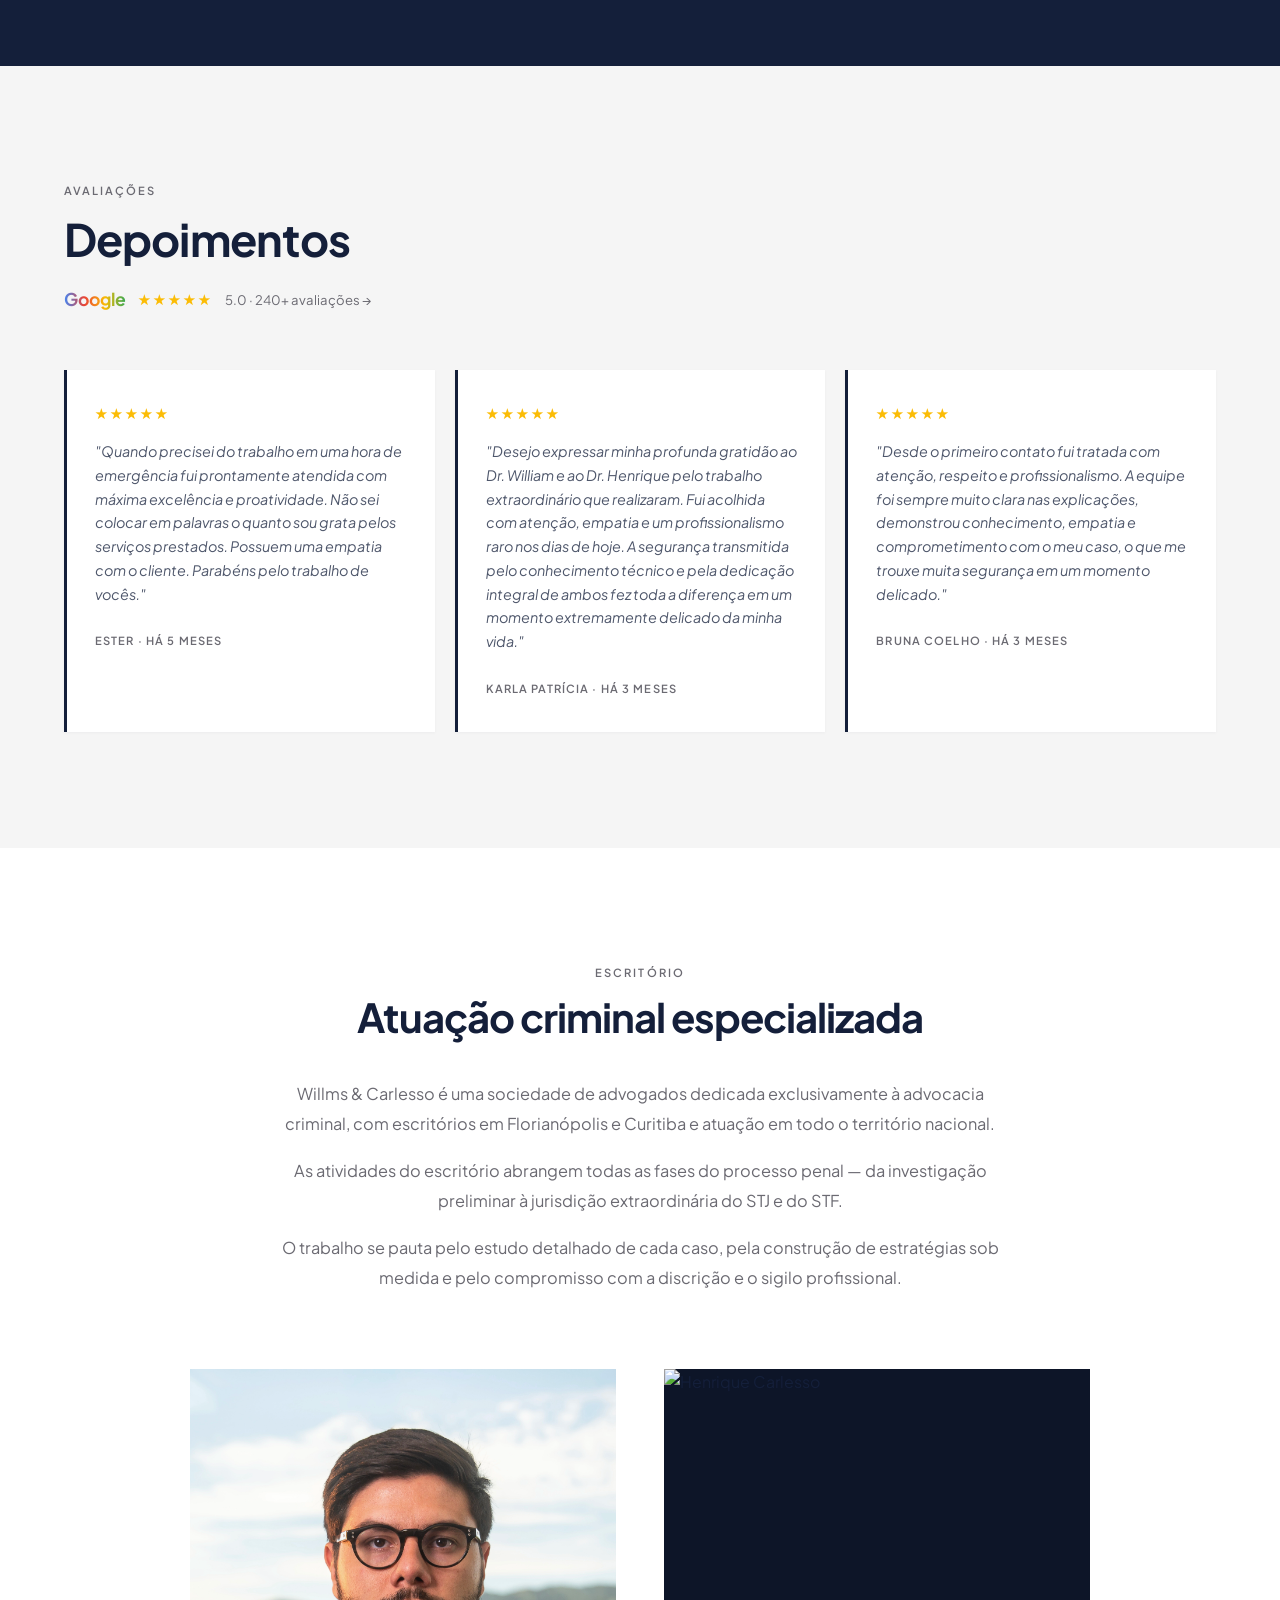
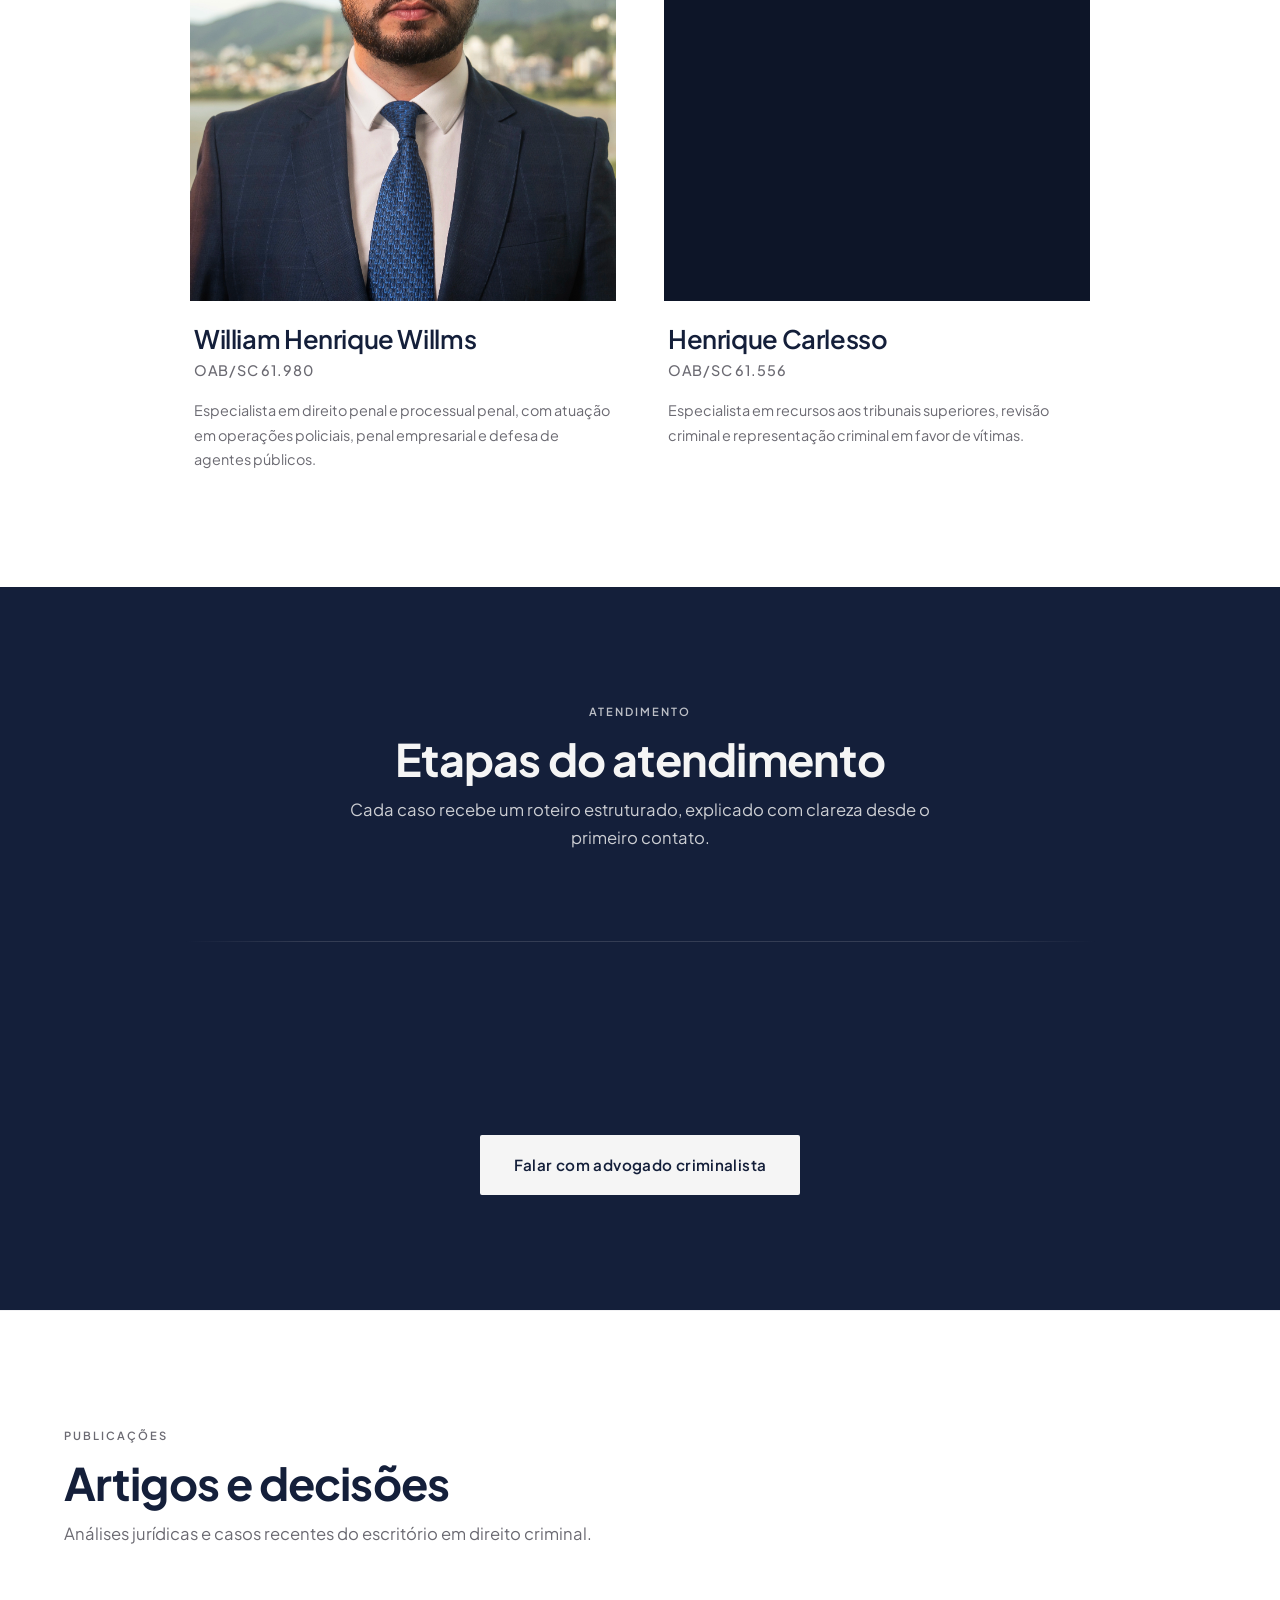
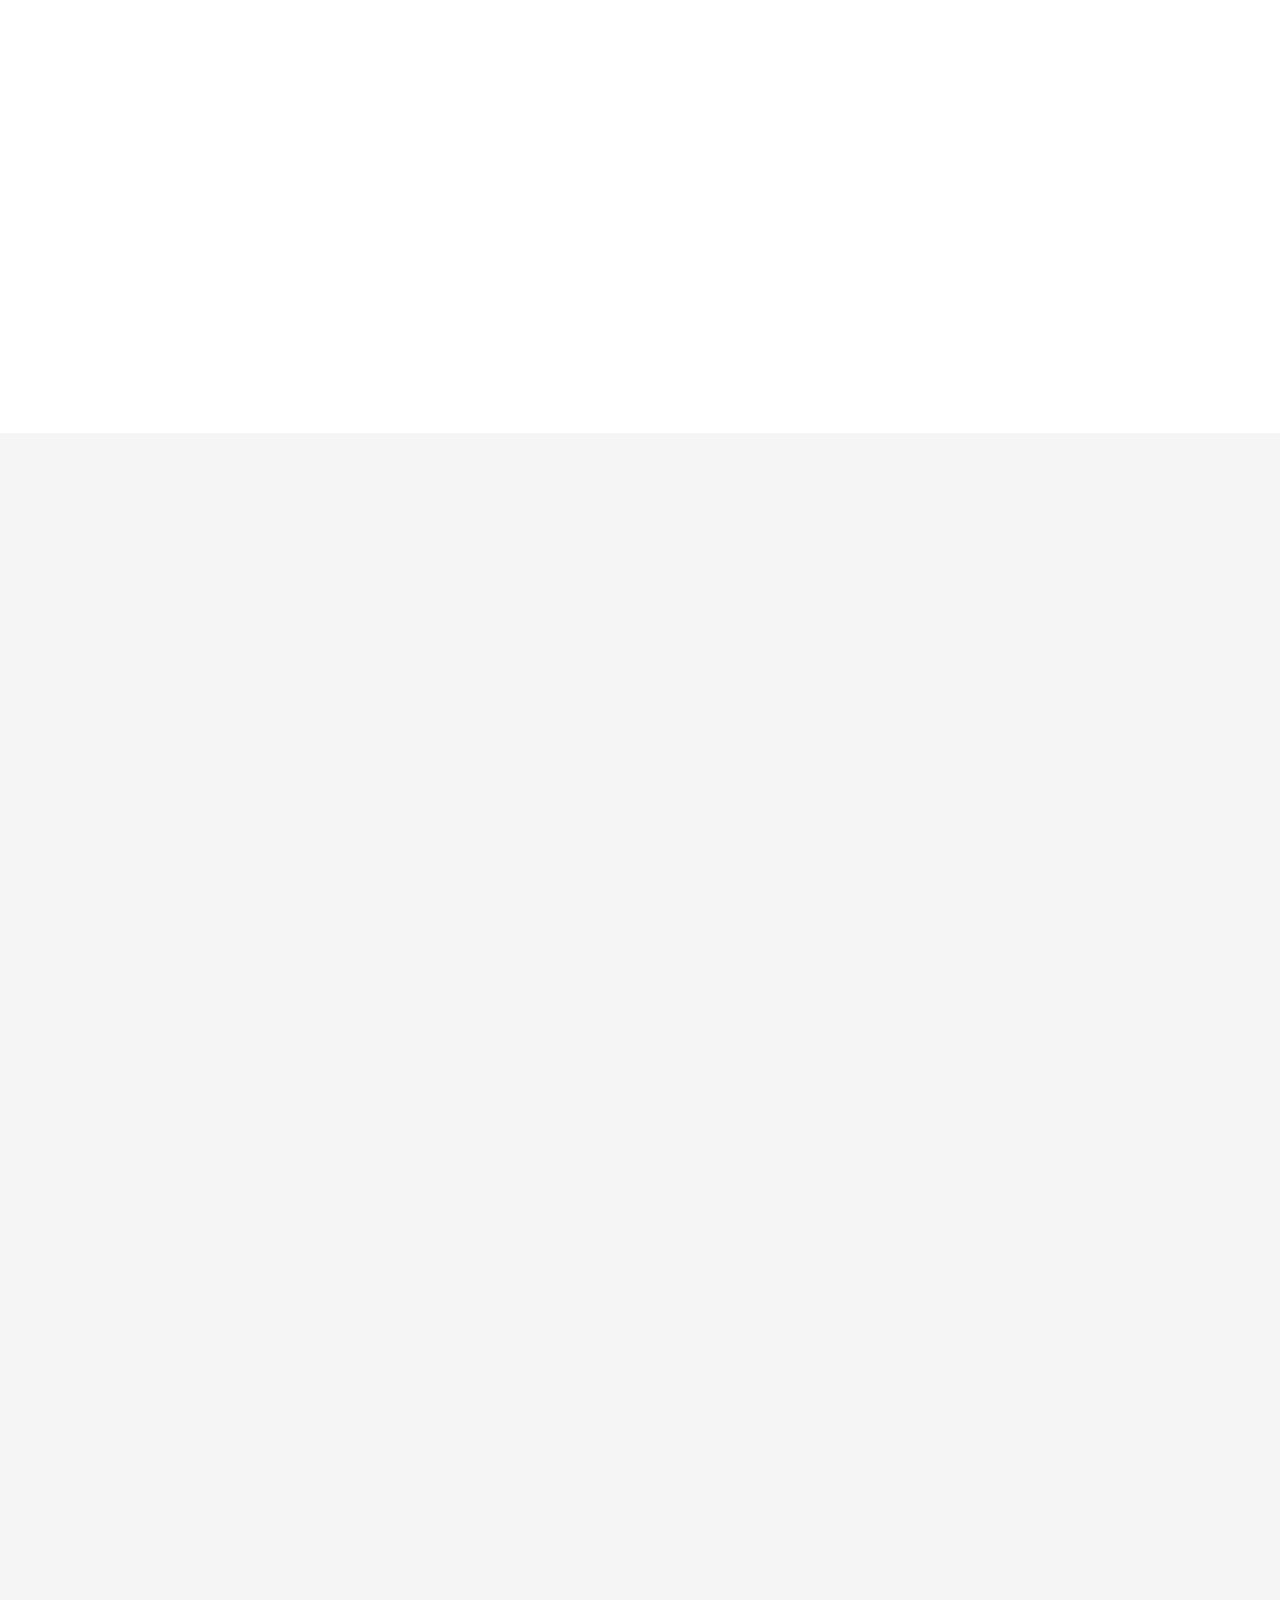
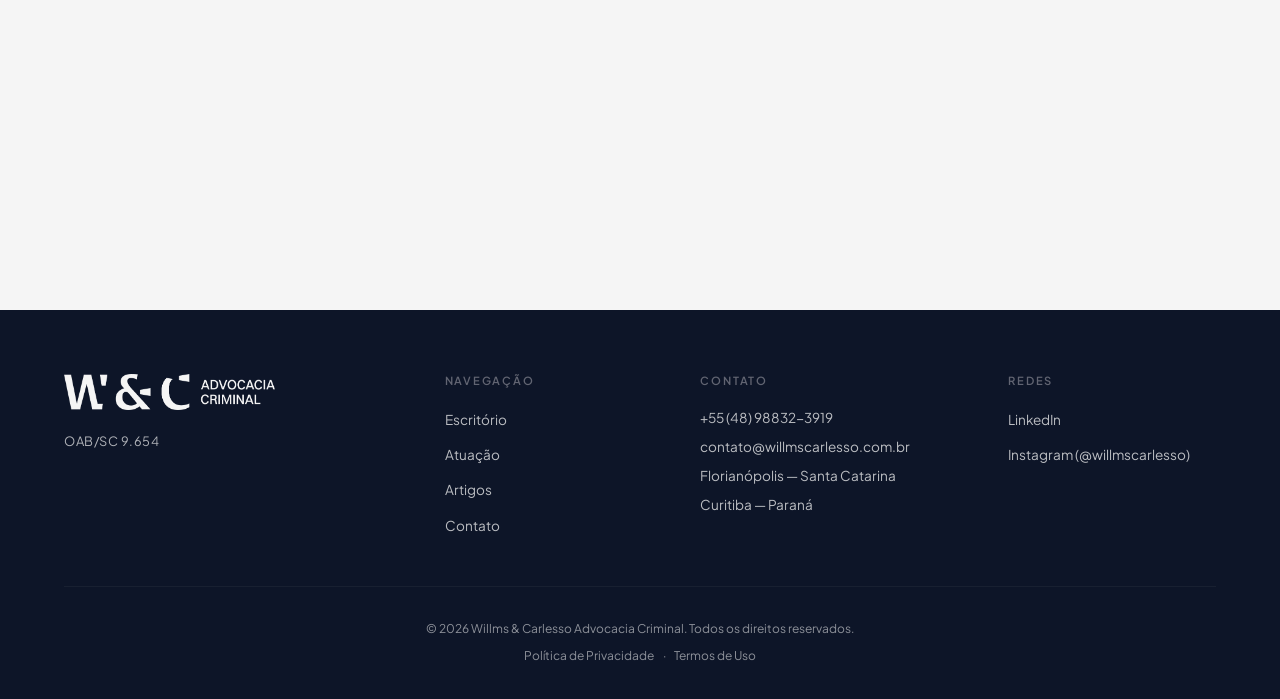
==== commit a4407822: "Add Google Analytics (GA4) tag to all pages Co-Authored-By: Claude Sonnet 4.6 <noreply@anthropic.com" ====
--- a/index.html
+++ b/index.html
@@ -8,6 +8,14 @@
 'https://www.googletagmanager.com/gtm.js?id='+i+dl;f.parentNode.insertBefore(j,f);
 })(window,document,'script','dataLayer','GTM-P22WGXG4');</script>
 <!-- End Google Tag Manager -->
+  <!-- Google tag (gtag.js) -->
+  <script async src="https://www.googletagmanager.com/gtag/js?id=G-EGDK4DMGCD"></script>
+  <script>
+    window.dataLayer = window.dataLayer || [];
+    function gtag(){dataLayer.push(arguments);}
+    gtag('js', new Date());
+    gtag('config', 'G-EGDK4DMGCD');
+  </script>
   <link rel="icon" type="image/png" href="img/favicon.png">
   <meta charset="UTF-8">
   <meta name="viewport" content="width=device-width, initial-scale=1.0">
